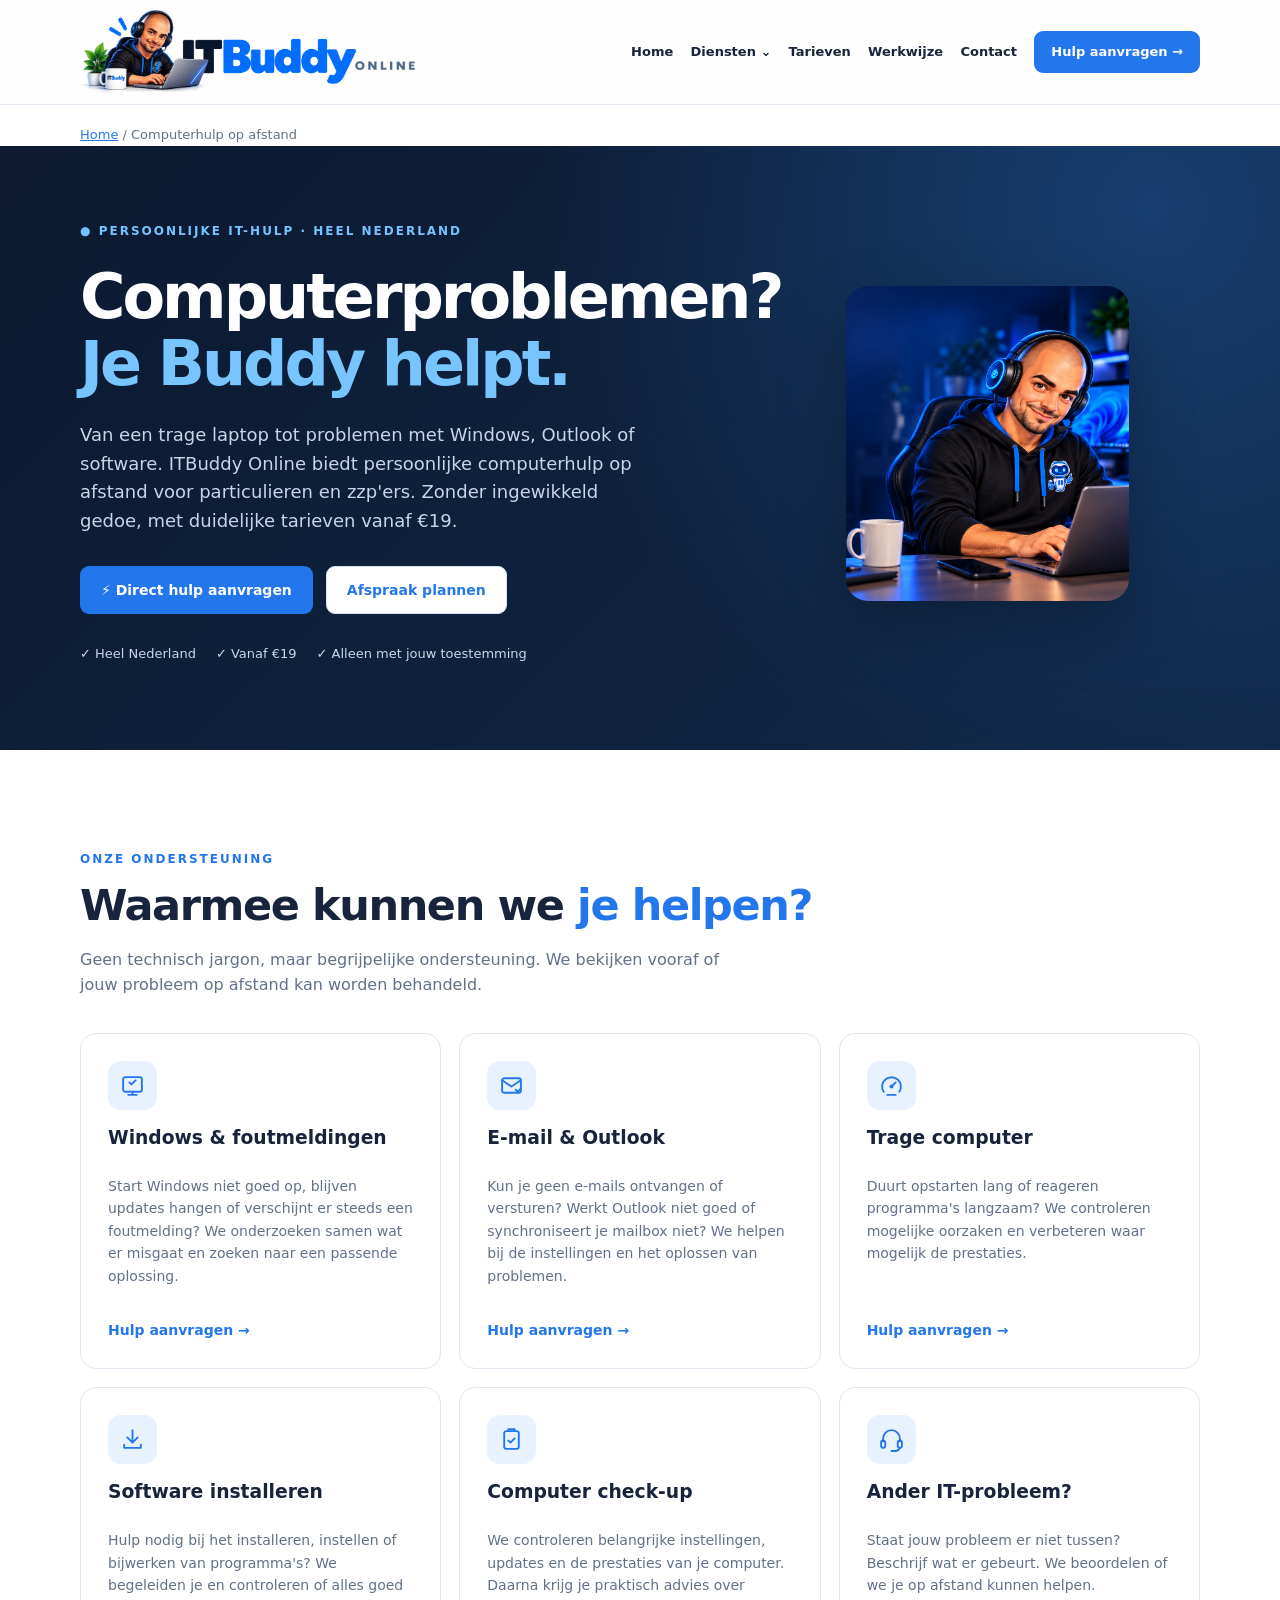
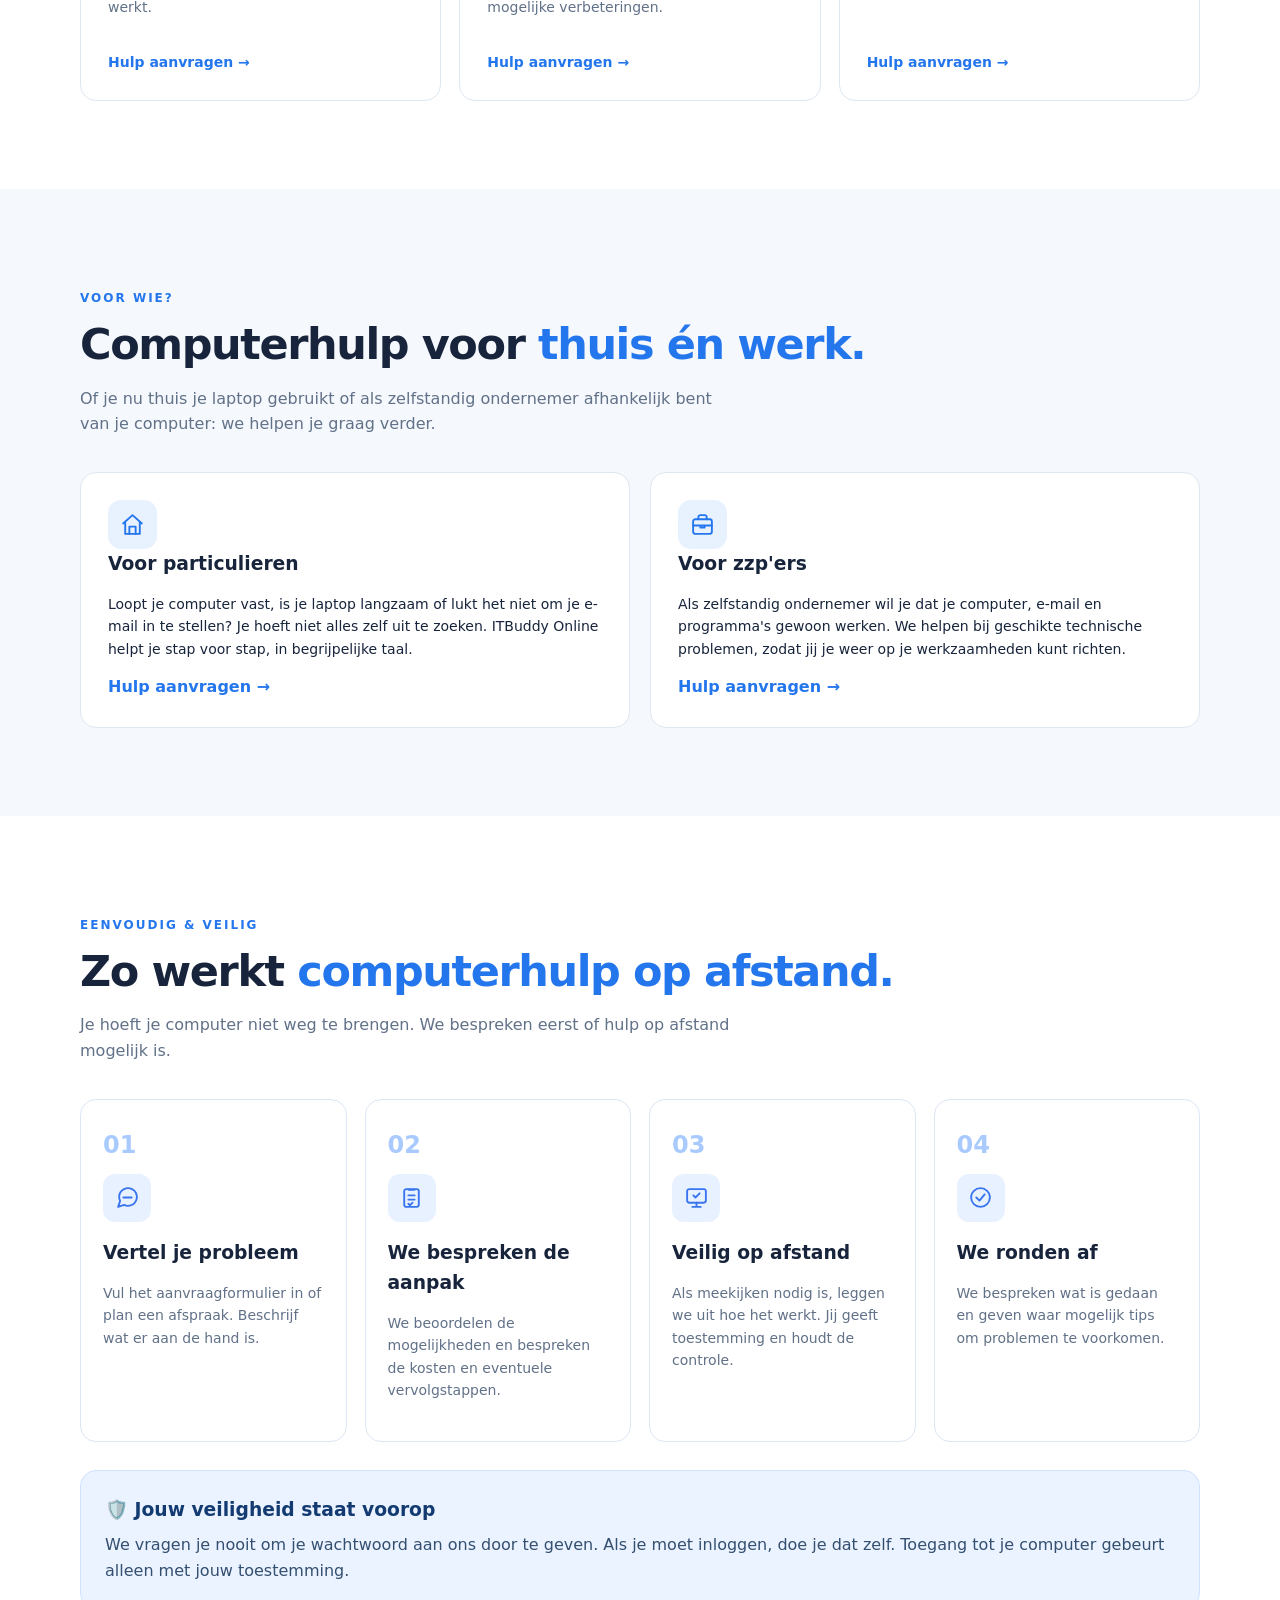
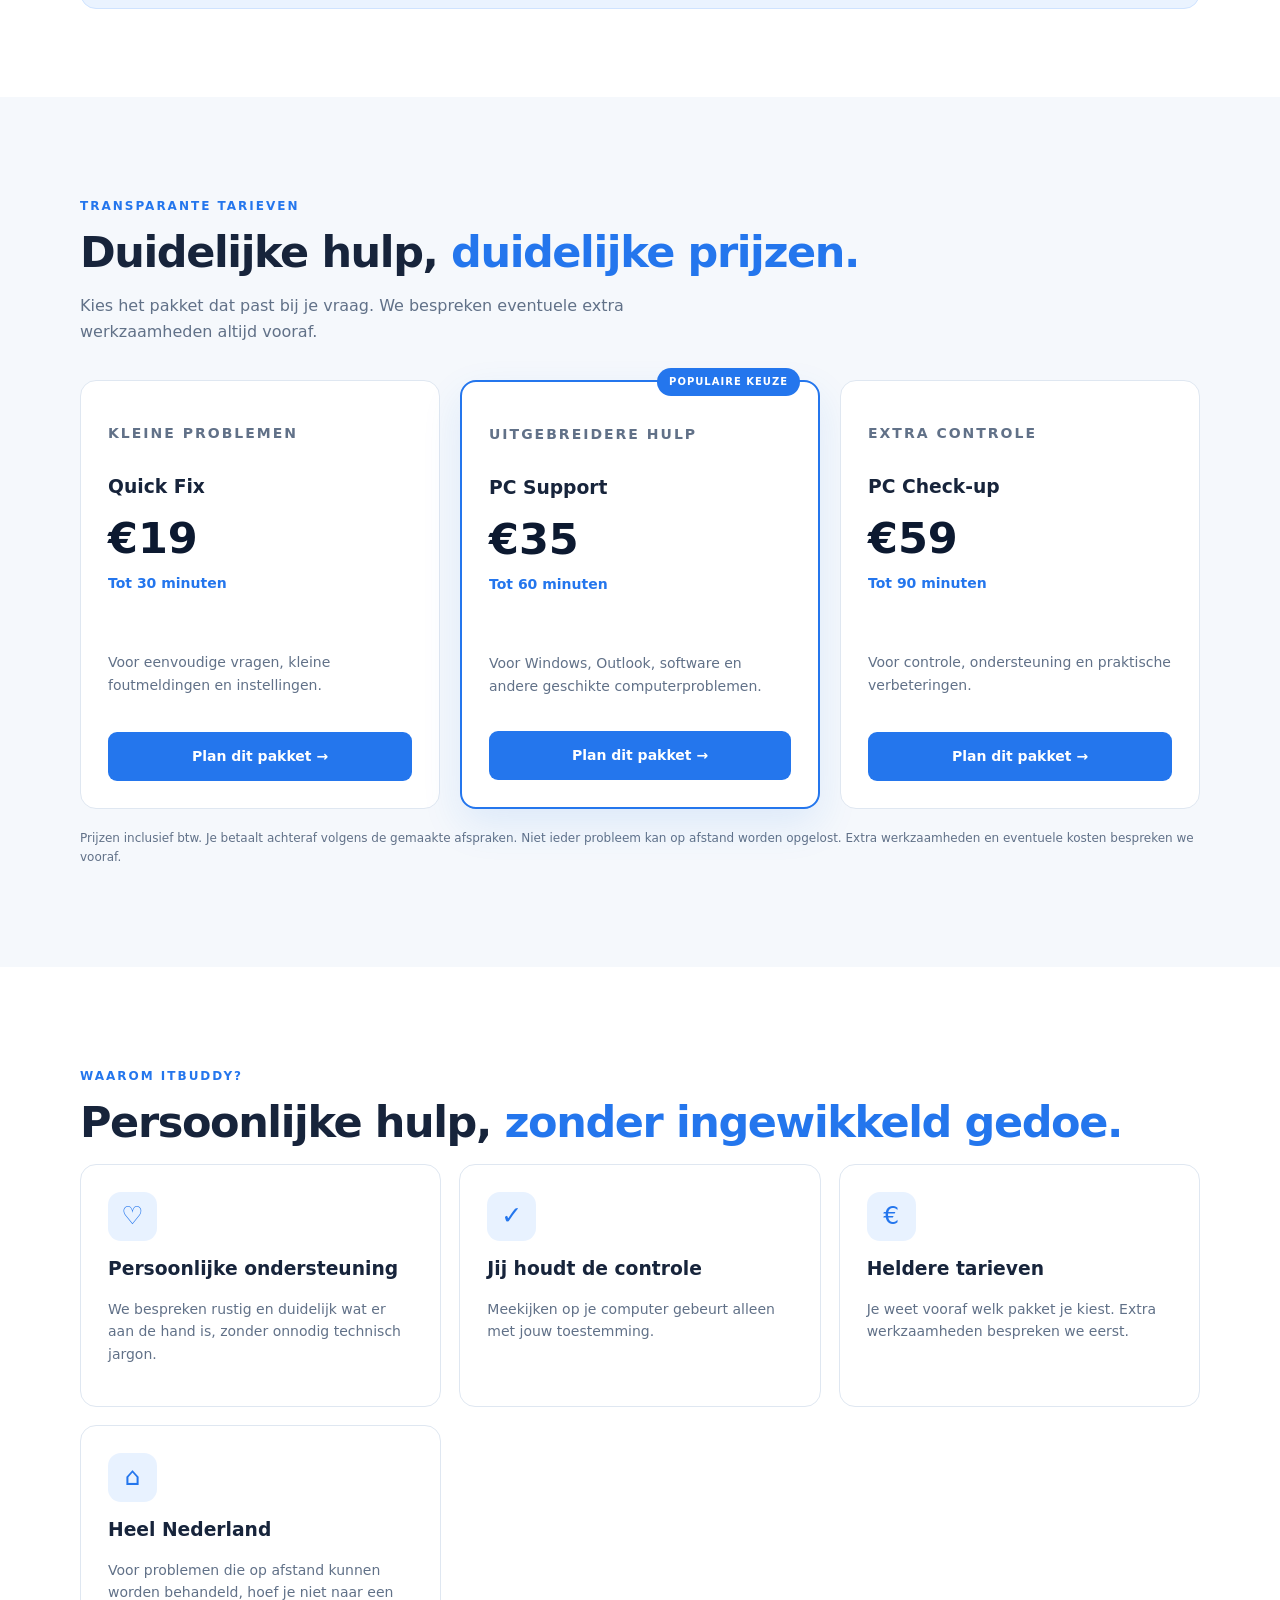
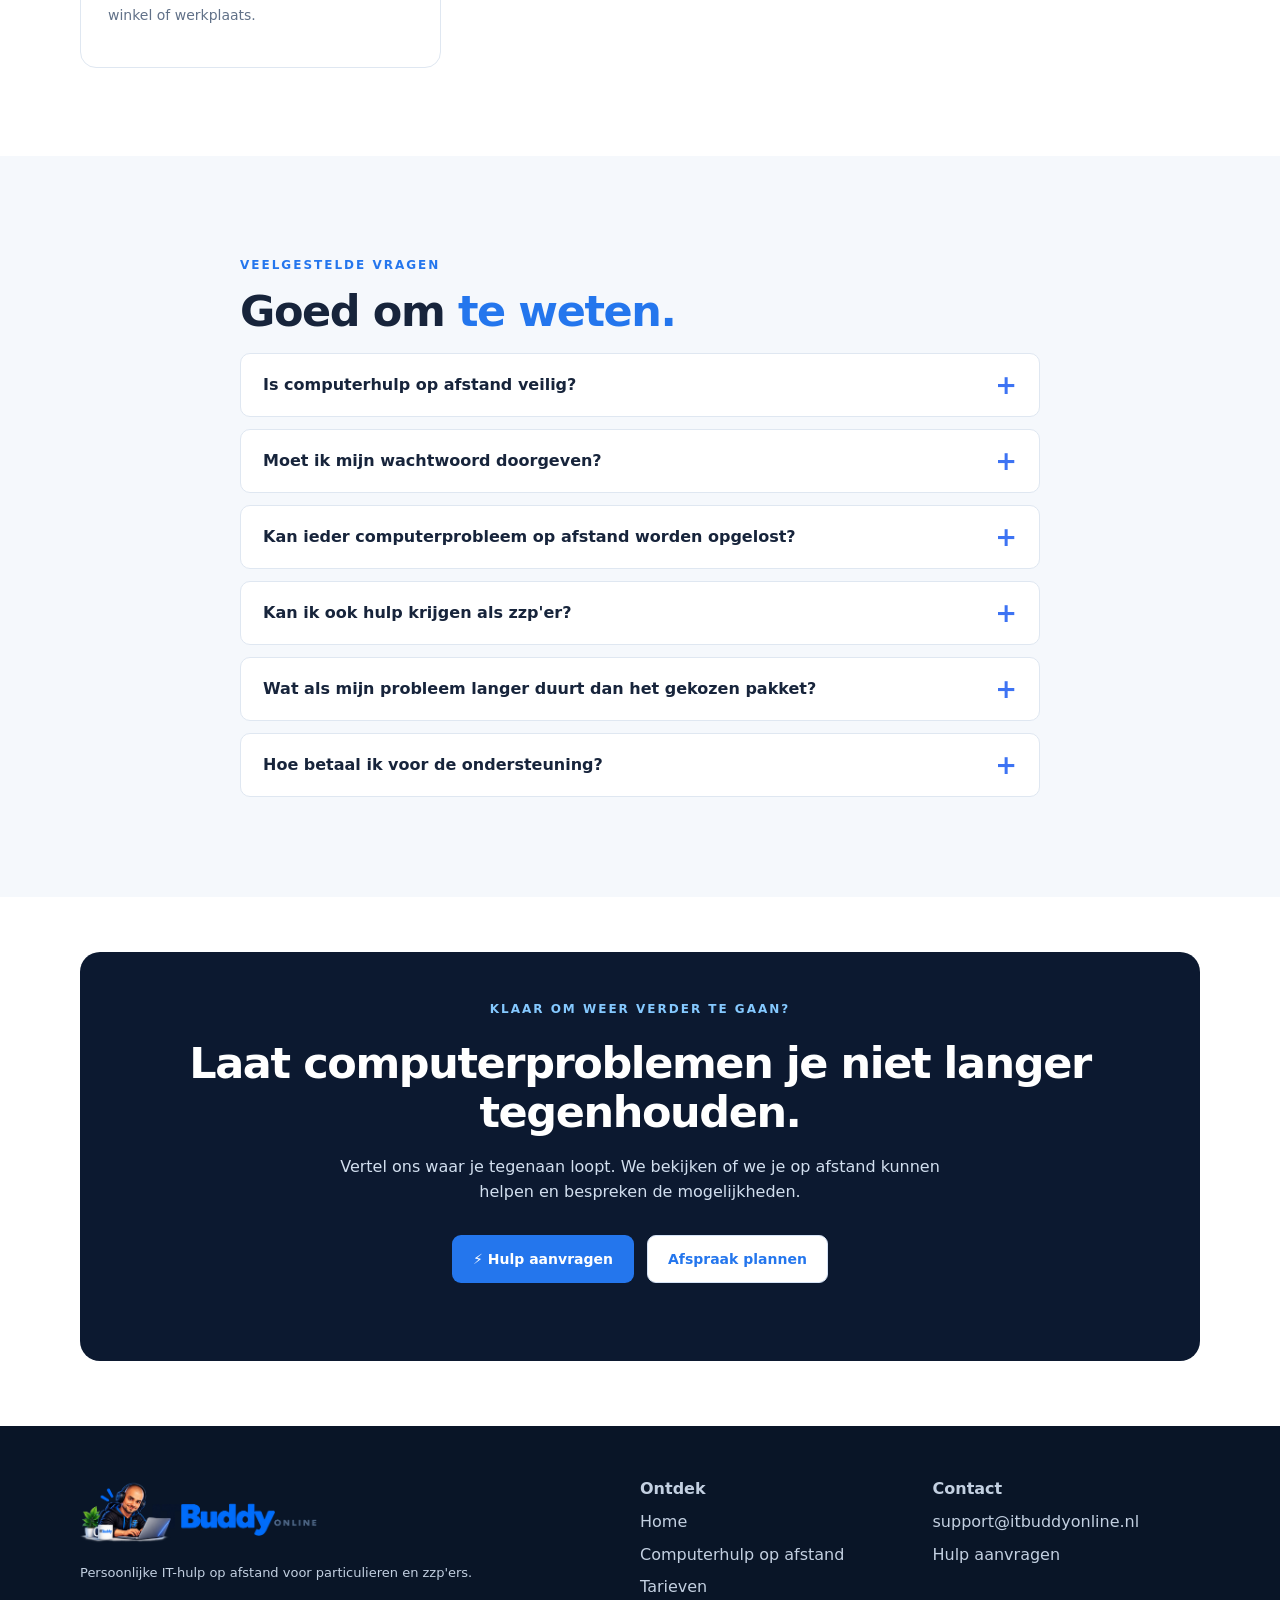
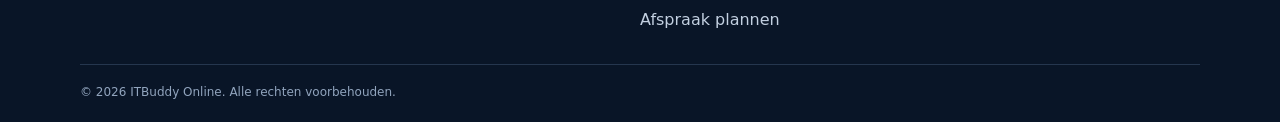
==== computerhulp-op-afstand.html @ 3be41459 "Update computerhulp-op-afstand.html" ====
<!doctype html>
<html lang="nl">
<head>
  <meta charset="utf-8">
  <meta name="viewport" content="width=device-width,initial-scale=1">
  <title>Computerhulp op afstand vanaf €19 | ITBuddy Online</title>
  <meta name="description" content="Computerhulp op afstand nodig? ITBuddy Online helpt particulieren en zzp'ers met Windows, Outlook en trage computers. Persoonlijke hulp vanaf €19.">
  <link rel="canonical" href="https://itbuddyonline.nl/computerhulp-op-afstand.html">
  <meta name="robots" content="index, follow">
  <meta property="og:type" content="website">
  <meta property="og:locale" content="nl_NL">
  <meta property="og:site_name" content="ITBuddy Online">
  <meta property="og:title" content="Computerhulp op afstand vanaf €19 | ITBuddy Online">
  <meta property="og:description" content="Persoonlijke computerhulp voor particulieren en zzp'ers. Windows, Outlook, software en trage computers.">
  <meta property="og:url" content="https://itbuddyonline.nl/computerhulp-op-afstand.html">
  <meta name="twitter:card" content="summary">
  <link rel="stylesheet" href="style.css">
  <style>
    /* Alleen voor deze dienstenpagina; de bestaande style.css blijft ongewijzigd. */
    .service-page .hero{padding:76px 0 85px}
    .service-page .hero-grid{grid-template-columns:1.2fr .8fr}
    .service-page .hero h1{font-size:clamp(40px,5vw,62px)}
    .service-page .hero-side{border:1px solid #ffffff36;background:#ffffff10;border-radius:20px;padding:30px;box-shadow:0 20px 50px #0002}
    .service-page .hero-side h2{font-size:24px;letter-spacing:-.5px;margin:0 0 15px;color:#fff}
    .service-page .hero-side ul{list-style:none;padding:0;margin:0}
    .service-page .hero-side li{padding:9px 0;color:#d8e8fb}
    .service-page .hero-side li::before{content:'✓';color:#85d2ff;font-weight:800;margin-right:10px}
    .service-page .audience{display:grid;grid-template-columns:repeat(2,minmax(0,1fr));gap:20px}
    .service-page .audience .card h3{margin-top:0}
    .service-page .safety-panel{background:#eaf3ff;border:1px solid #cfe3ff;border-radius:16px;padding:24px;margin-top:28px}
    .service-page .safety-panel h3{margin:0 0 7px;color:#133b71}
    .service-page .safety-panel p{margin:0;color:#344f70}
    .service-page .price .duration{font-weight:700;color:var(--blue);margin:0}
    .service-page .price .btn{margin-top:auto}
    .service-page .price h3{margin-bottom:2px}
    .service-page .final-cta{padding:0 0 88px}
    .service-page .final-cta-box{background:var(--navy);color:#fff;border-radius:20px;padding:48px 25px}
    .service-page .final-cta-box h2{color:#fff}
    .service-page .final-cta-box p{color:#d2dfef;margin:0 auto 20px;max-width:640px}
    .service-page .faq details{background:#fff}
    .service-page .crumb{font-size:13px;color:var(--muted);padding-top:20px}
    .service-page .crumb a{color:var(--blue)}
    .service-page .foot-links a{display:block;margin:7px 0;text-decoration:none}
    .service-page .foot-links a:hover{text-decoration:underline}
    @media(max-width:850px){.service-page .hero-grid{grid-template-columns:1fr}.service-page .hero-side{max-width:540px}}
    @media(max-width:560px){.service-page .audience{grid-template-columns:1fr}.service-page .hero{padding:58px 0 70px}.service-page .hero-side{padding:22px}.service-page .final-cta-box{padding:35px 20px}}

    .service-page .hero-illustration{min-width:0;align-self:center;border-radius:22px;overflow:hidden;box-shadow:0 24px 65px #0004}
    .service-page .hero-illustration img{display:block;width:100%;height:auto;aspect-ratio: .9;object-fit:cover}
    @media(max-width:850px){.service-page .hero-illustration{max-width:560px;margin:0 auto}}

    /* Klikbare dienstenkaarten, inclusief toetsenbordfocus */
    .service-page #problemen .service-link{display:flex;flex-direction:column;text-decoration:none;color:var(--ink);cursor:pointer}
    .service-page #problemen .service-link .symbol{flex-shrink:0}
    .service-page #problemen .service-link-cta{display:inline-block;margin-top:auto;padding-top:18px;color:var(--blue);font-size:14px;font-weight:750}
    .service-page #problemen .service-link:focus-visible{outline:3px solid var(--blue);outline-offset:4px}
  </style>
  <script type="application/ld+json">
  {
    "@context":"https://schema.org",
    "@type":"Service",
    "name":"Computerhulp op afstand",
    "serviceType":"Computerhulp en IT-ondersteuning op afstand",
    "description":"Persoonlijke ondersteuning op afstand bij Windows, Outlook, trage computers en softwareproblemen voor particulieren en zzp'ers.",
    "provider":{"@type":"Organization","name":"ITBuddy Online","url":"https://itbuddyonline.nl/"},
    "areaServed":{"@type":"Country","name":"Nederland"},
    "url":"https://itbuddyonline.nl/computerhulp-op-afstand.html"
  }
  </script>
  <link rel="stylesheet" href="itbuddy-nav.css">
</head>
<body class="service-page">
<header class="top">
  <div class="wrap nav">
    <a class="logo" href="/" aria-label="ITBuddy Online home"><img src="itbuddy-header-compact.png" alt="ITBuddy Online" style="width:340px;max-width:65vw;height:auto;display:block;"></a>
    <button class="menu" type="button" aria-label="Menu openen" aria-expanded="false" aria-controls="navigation">☰</button>
    <nav id="navigation" aria-label="Hoofdnavigatie">
<a href="/">Home</a>
<details class="nav-dropdown"><summary>Diensten <span aria-hidden="true">⌄</span></summary><div class="nav-dropdown-panel"><a href="/computerhulp-op-afstand.html" aria-current="page">Computerhulp op afstand</a></div></details>
<a href="/#tarieven">Tarieven</a><a href="/#werkwijze">Werkwijze</a><a href="/#contact">Contact</a>
<a class="nav-cta" href="/#hulp">Hulp aanvragen →</a>
</nav>
  </div>
</header>
<main>
  <div class="wrap crumb"><a href="/">Home</a> / Computerhulp op afstand</div>
  <section class="hero" aria-labelledby="page-title">
    <div class="wrap hero-grid">
      <div>
        <div class="eyebrow">● PERSOONLIJKE IT-HULP · HEEL NEDERLAND</div>
        <h1 id="page-title">Computerproblemen?<br><em>Je Buddy helpt.</em></h1>
        <p class="lead">Van een trage laptop tot problemen met Windows, Outlook of software. ITBuddy Online biedt persoonlijke computerhulp op afstand voor particulieren en zzp'ers. Zonder ingewikkeld gedoe, met duidelijke tarieven vanaf €19.</p>
        <div class="actions"><a class="btn primary" href="/#hulp">⚡ Direct hulp aanvragen</a><a class="btn secondary" href="/#afspraak">Afspraak plannen</a></div>
        <div class="proof"><span>✓ Heel Nederland</span><span>✓ Vanaf €19</span><span>✓ Alleen met jouw toestemming</span></div>
      </div>
      <div class="hero-illustration"><img src="itbuddy-hero-support.png" alt="ITBuddy helpt je vanaf zijn laptop met computerproblemen op afstand" width="906" height="1024" loading="eager" fetchpriority="high"></div>
    </div>
  </section>
  <section class="section" id="problemen" aria-labelledby="problemen-titel">
    <div class="wrap"><p class="kicker">ONZE ONDERSTEUNING</p><h2 id="problemen-titel">Waarmee kunnen we <span>je helpen?</span></h2><p class="intro">Geen technisch jargon, maar begrijpelijke ondersteuning. We bekijken vooraf of jouw probleem op afstand kan worden behandeld.</p>
      <div class="cards">
        <a class="card service-link" href="/?category=Windows%20%26%20foutmeldingen#hulp" aria-label="Hulp aanvragen voor Windows &amp; foutmeldingen"><div class="symbol"><svg viewBox="0 0 24 24" width="25" height="25" fill="none" stroke="currentColor" stroke-width="1.8" stroke-linecap="round" stroke-linejoin="round" aria-hidden="true"><rect x="3" y="4" width="18" height="14" rx="2"/><path d="M8 21h8M12 18v3"/><path d="m9 9 2 2 4-4"/></svg></div><h3>Windows &amp; foutmeldingen</h3><p>Start Windows niet goed op, blijven updates hangen of verschijnt er steeds een foutmelding? We onderzoeken samen wat er misgaat en zoeken naar een passende oplossing.</p><span class="service-link-cta">Hulp aanvragen <span aria-hidden="true">→</span></span></a>
        <a class="card service-link" href="/?category=E-mail%20%26%20Outlook#hulp" aria-label="Hulp aanvragen voor E-mail &amp; Outlook"><div class="symbol"><svg viewBox="0 0 24 24" width="25" height="25" fill="none" stroke="currentColor" stroke-width="1.8" stroke-linecap="round" stroke-linejoin="round" aria-hidden="true"><rect x="3" y="5" width="18" height="14" rx="2"/><path d="m3 7 9 6 9-6"/><path d="m16 16 2 2 3-3"/></svg></div><h3>E-mail &amp; Outlook</h3><p>Kun je geen e-mails ontvangen of versturen? Werkt Outlook niet goed of synchroniseert je mailbox niet? We helpen bij de instellingen en het oplossen van problemen.</p><span class="service-link-cta">Hulp aanvragen <span aria-hidden="true">→</span></span></a>
        <a class="card service-link" href="/?category=Trage%20computer#hulp" aria-label="Hulp aanvragen voor Trage computer"><div class="symbol"><svg viewBox="0 0 24 24" width="25" height="25" fill="none" stroke="currentColor" stroke-width="1.8" stroke-linecap="round" stroke-linejoin="round" aria-hidden="true"><path d="M4.5 18a9 9 0 1 1 15 0"/><path d="m12 13 4-4"/><circle cx="12" cy="13" r="1"/><path d="M8 21h8"/></svg></div><h3>Trage computer</h3><p>Duurt opstarten lang of reageren programma's langzaam? We controleren mogelijke oorzaken en verbeteren waar mogelijk de prestaties.</p><span class="service-link-cta">Hulp aanvragen <span aria-hidden="true">→</span></span></a>
        <a class="card service-link" href="/?category=Software%20installeren#hulp" aria-label="Hulp aanvragen voor Software installeren"><div class="symbol"><svg viewBox="0 0 24 24" width="25" height="25" fill="none" stroke="currentColor" stroke-width="1.8" stroke-linecap="round" stroke-linejoin="round" aria-hidden="true"><path d="M12 3v12m-5-5 5 5 5-5"/><path d="M4 17v3h16v-3"/></svg></div><h3>Software installeren</h3><p>Hulp nodig bij het installeren, instellen of bijwerken van programma's? We begeleiden je en controleren of alles goed werkt.</p><span class="service-link-cta">Hulp aanvragen <span aria-hidden="true">→</span></span></a>
        <a class="card service-link" href="/?category=Computer%20check-up#hulp" aria-label="Hulp aanvragen voor Computer check-up"><div class="symbol"><svg viewBox="0 0 24 24" width="25" height="25" fill="none" stroke="currentColor" stroke-width="1.8" stroke-linecap="round" stroke-linejoin="round" aria-hidden="true"><rect x="5" y="4" width="14" height="17" rx="2"/><path d="M9 4V2h6v2"/><path d="m9 13 2 2 4-4"/></svg></div><h3>Computer check-up</h3><p>We controleren belangrijke instellingen, updates en de prestaties van je computer. Daarna krijg je praktisch advies over mogelijke verbeteringen.</p><span class="service-link-cta">Hulp aanvragen <span aria-hidden="true">→</span></span></a>
        <a class="card service-link" href="/?category=Anders#hulp" aria-label="Hulp aanvragen voor Ander IT-probleem?"><div class="symbol"><svg viewBox="0 0 24 24" width="25" height="25" fill="none" stroke="currentColor" stroke-width="1.8" stroke-linecap="round" stroke-linejoin="round" aria-hidden="true"><path d="M4 14v-3a8 8 0 0 1 16 0v3"/><rect x="2" y="13" width="4" height="7" rx="2"/><rect x="18" y="13" width="4" height="7" rx="2"/><path d="M20 20a5 5 0 0 1-5 3h-3"/></svg></div><h3>Ander IT-probleem?</h3><p>Staat jouw probleem er niet tussen? Beschrijf wat er gebeurt. We beoordelen of we je op afstand kunnen helpen.</p><span class="service-link-cta">Hulp aanvragen <span aria-hidden="true">→</span></span></a>
      </div>
    </div>
  </section>
  <section class="section muted" id="voor-wie" aria-labelledby="doelgroep-titel"><div class="wrap"><p class="kicker">VOOR WIE?</p><h2 id="doelgroep-titel">Computerhulp voor <span>thuis én werk.</span></h2><p class="intro">Of je nu thuis je laptop gebruikt of als zelfstandig ondernemer afhankelijk bent van je computer: we helpen je graag verder.</p><div class="audience">
    <a class="card service-link audience-link" href="/?customer_type=Particulier#hulp" aria-label="Hulp aanvragen als particulier"><div class="symbol"><svg viewBox="0 0 24 24" width="25" height="25" fill="none" stroke="currentColor" stroke-width="1.8" stroke-linecap="round" stroke-linejoin="round" aria-hidden="true"><path d="m3 11 9-8 9 8"/><path d="M5 10v11h14V10"/><path d="M9 21v-7h6v7"/></svg></div><h3>Voor particulieren</h3><p>Loopt je computer vast, is je laptop langzaam of lukt het niet om je e-mail in te stellen? Je hoeft niet alles zelf uit te zoeken. ITBuddy Online helpt je stap voor stap, in begrijpelijke taal.</p><span class="service-link-cta">Hulp aanvragen <span aria-hidden="true">→</span></span></a>
    <a class="card service-link audience-link" href="/?customer_type=Zzp'er / bedrijf#hulp" aria-label="Hulp aanvragen als zzp'er of bedrijf"><div class="symbol"><svg viewBox="0 0 24 24" width="25" height="25" fill="none" stroke="currentColor" stroke-width="1.8" stroke-linecap="round" stroke-linejoin="round" aria-hidden="true"><rect x="3" y="7" width="18" height="14" rx="2"/><path d="M8 7V5a2 2 0 0 1 2-2h4a2 2 0 0 1 2 2v2M3 13h18M10 13v2h4v-2"/></svg></div><h3>Voor zzp'ers</h3><p>Als zelfstandig ondernemer wil je dat je computer, e-mail en programma's gewoon werken. We helpen bij geschikte technische problemen, zodat jij je weer op je werkzaamheden kunt richten.</p><span class="service-link-cta">Hulp aanvragen <span aria-hidden="true">→</span></span></a>
  </div></div></section>
  <section class="section" id="werkwijze" aria-labelledby="werkwijze-titel"><div class="wrap"><p class="kicker">EENVOUDIG &amp; VEILIG</p><h2 id="werkwijze-titel">Zo werkt <span>computerhulp op afstand.</span></h2><p class="intro">Je hoeft je computer niet weg te brengen. We bespreken eerst of hulp op afstand mogelijk is.</p><div class="steps">
    <article class="step-card"><b>01</b>
<div class="step-icon">
  <svg viewBox="0 0 24 24" width="25" height="25"
       fill="none" stroke="#3975EE" stroke-width="1.8"
       stroke-linecap="round" stroke-linejoin="round"
       aria-hidden="true">
    <path d="M21 11.5a8.4 8.4 0 0 1-.9 3.8
             8.5 8.5 0 0 1-7.6 4.7
             8.4 8.4 0 0 1-3.8-.9L3 21l1.9-5.7
             a8.4 8.4 0 0 1-.9-3.8
             8.5 8.5 0 0 1 4.7-7.6
             8.4 8.4 0 0 1 3.8-.9h.5
             a8.5 8.5 0 0 1 8 8v.5Z"/>
    <path d="M8 12h8"/>
  </svg>
</div>
<h3>Vertel je probleem</h3><p>Vul het aanvraagformulier in of plan een afspraak. Beschrijf wat er aan de hand is.</p></article>
    <article class="step-card"><b>02</b>

<div class="step-icon">
  <svg viewBox="0 0 24 24" width="25" height="25"
       fill="none" stroke="#3975EE" stroke-width="1.8"
       stroke-linecap="round" stroke-linejoin="round"
       aria-hidden="true">
    <rect x="5" y="4" width="14" height="17" rx="2"/>
    <path d="M9 4.5h6M9 10h6M9 14h6"/>
    <path d="m9 18 1.5 1.5L13 17"/>
  </svg>
</div>

<h3>We bespreken de aanpak</h3><p>We beoordelen de mogelijkheden en bespreken de kosten en eventuele vervolgstappen.</p></article>
    <article class="step-card"><b>03</b>

<div class="step-icon">
  <svg viewBox="0 0 24 24" width="25" height="25"
       fill="none" stroke="#3975EE" stroke-width="1.8"
       stroke-linecap="round" stroke-linejoin="round"
       aria-hidden="true">
    <rect x="3" y="4" width="18" height="13" rx="2"/>
    <path d="M8 21h8M12 17v4"/>
    <path d="m9 10 2 2 4-4"/>
  </svg>
</div>

<h3>Veilig op afstand</h3><p>Als meekijken nodig is, leggen we uit hoe het werkt. Jij geeft toestemming en houdt de controle.</p></article>
    <article class="step-card"><b>04</b>

<div class="step-icon">
  <svg viewBox="0 0 24 24" width="25" height="25"
       fill="none" stroke="#3975EE" stroke-width="1.8"
       stroke-linecap="round" stroke-linejoin="round"
       aria-hidden="true">
    <circle cx="12" cy="12" r="9"/>
    <path d="m8 12 3 3 5-6"/>
  </svg>
</div>

<h3>We ronden af</h3><p>We bespreken wat is gedaan en geven waar mogelijk tips om problemen te voorkomen.</p></article>
  </div><div class="safety-panel"><h3>🛡️ Jouw veiligheid staat voorop</h3><p>We vragen je nooit om je wachtwoord aan ons door te geven. Als je moet inloggen, doe je dat zelf. Toegang tot je computer gebeurt alleen met jouw toestemming.</p></div></div></section>
  <section class="section muted" id="tarieven" aria-labelledby="tarieven-titel"><div class="wrap"><p class="kicker">TRANSPARANTE TARIEVEN</p><h2 id="tarieven-titel">Duidelijke hulp, <span>duidelijke prijzen.</span></h2><p class="intro">Kies het pakket dat past bij je vraag. We bespreken eventuele extra werkzaamheden altijd vooraf.</p><div class="prices">
    <article class="price"><p class="kicker">KLEINE PROBLEMEN</p><h3>Quick Fix</h3><div class="amount">€19</div><p class="duration">Tot 30 minuten</p><p>Voor eenvoudige vragen, kleine foutmeldingen en instellingen.</p><a class="btn primary" href="/#afspraak">Plan dit pakket →</a></article>
    <article class="price featured"><span class="popular">POPULAIRE KEUZE</span><p class="kicker">UITGEBREIDERE HULP</p><h3>PC Support</h3><div class="amount">€35</div><p class="duration">Tot 60 minuten</p><p>Voor Windows, Outlook, software en andere geschikte computerproblemen.</p><a class="btn primary" href="/#afspraak">Plan dit pakket →</a></article>
    <article class="price"><p class="kicker">EXTRA CONTROLE</p><h3>PC Check-up</h3><div class="amount">€59</div><p class="duration">Tot 90 minuten</p><p>Voor controle, ondersteuning en praktische verbeteringen.</p><a class="btn primary" href="/#afspraak">Plan dit pakket →</a></article>
  </div><p class="note">Prijzen inclusief btw. Je betaalt achteraf volgens de gemaakte afspraken. Niet ieder probleem kan op afstand worden opgelost. Extra werkzaamheden en eventuele kosten bespreken we vooraf.</p></div></section>
  <section class="section" id="waarom" aria-labelledby="waarom-titel"><div class="wrap"><p class="kicker">WAAROM ITBUDDY?</p><h2 id="waarom-titel">Persoonlijke hulp, <span>zonder ingewikkeld gedoe.</span></h2><div class="cards">
    <article class="card"><div class="symbol">♡</div><h3>Persoonlijke ondersteuning</h3><p>We bespreken rustig en duidelijk wat er aan de hand is, zonder onnodig technisch jargon.</p></article>
    <article class="card"><div class="symbol">✓</div><h3>Jij houdt de controle</h3><p>Meekijken op je computer gebeurt alleen met jouw toestemming.</p></article>
    <article class="card"><div class="symbol">€</div><h3>Heldere tarieven</h3><p>Je weet vooraf welk pakket je kiest. Extra werkzaamheden bespreken we eerst.</p></article>
    <article class="card"><div class="symbol">⌂</div><h3>Heel Nederland</h3><p>Voor problemen die op afstand kunnen worden behandeld, hoef je niet naar een winkel of werkplaats.</p></article>
  </div></div></section>
  <section class="section muted faq" id="faq" aria-labelledby="faq-titel"><div class="wrap narrow"><p class="kicker">VEELGESTELDE VRAGEN</p><h2 id="faq-titel">Goed om <span>te weten.</span></h2>
    <details><summary>Is computerhulp op afstand veilig?</summary><p>We bespreken vooraf hoe de ondersteuning werkt. Als meekijken nodig is, gebeurt dat alleen met jouw toestemming. Je blijft zelf de controle houden over je computer.</p></details>
    <details><summary>Moet ik mijn wachtwoord doorgeven?</summary><p>Nee. Geef nooit je wachtwoord of andere gevoelige inloggegevens door. Als ergens moet worden ingelogd, doe je dat zelf.</p></details>
    <details><summary>Kan ieder computerprobleem op afstand worden opgelost?</summary><p>Nee. Sommige problemen, zoals defecte onderdelen of bepaalde netwerkstoringen, kunnen fysieke hulp vereisen. We beoordelen vooraf of ondersteuning op afstand passend is.</p></details>
    <details><summary>Kan ik ook hulp krijgen als zzp'er?</summary><p>Ja. ITBuddy Online helpt zowel particulieren als zelfstandig ondernemers bij geschikte computer-, e-mail- en softwareproblemen.</p></details>
    <details><summary>Wat als mijn probleem langer duurt dan het gekozen pakket?</summary><p>Dan bespreken we eerst de mogelijkheden en eventuele extra kosten. Extra werkzaamheden worden niet zonder overleg uitgevoerd.</p></details>
    <details><summary>Hoe betaal ik voor de ondersteuning?</summary><p>Je betaalt achteraf, na afloop van de ondersteuning, volgens de betaalafspraken van ITBuddy Online.</p></details>
  </div></section>
  <section class="final-cta" id="contact" aria-labelledby="cta-titel"><div class="wrap"><div class="final-cta-box"><p class="kicker" style="color:#85c9ff">KLAAR OM WEER VERDER TE GAAN?</p><h2 id="cta-titel">Laat computerproblemen je niet langer tegenhouden.</h2><p>Vertel ons waar je tegenaan loopt. We bekijken of we je op afstand kunnen helpen en bespreken de mogelijkheden.</p><div class="actions center"><a class="btn primary" href="/#hulp">⚡ Hulp aanvragen</a><a class="btn secondary" href="/#afspraak">Afspraak plannen</a></div></div></div></section>
</main>
<footer><div class="wrap"><div class="foot"><div><a class="footer-logo" href="/" aria-label="ITBuddy Online homepage"><img src="itbuddy-header-compact.png" alt="ITBuddy Online" style="width:240px;max-width:100%;height:auto;"></a><p>Persoonlijke IT-hulp op afstand voor particulieren en zzp'ers.</p></div><div class="foot-links"><strong>Ontdek</strong><a href="/">Home</a><a href="/computerhulp-op-afstand.html">Computerhulp op afstand</a><a href="/#tarieven">Tarieven</a><a href="/#afspraak">Afspraak plannen</a></div><div class="foot-links"><strong>Contact</strong><a href="mailto:support@itbuddyonline.nl">support@itbuddyonline.nl</a><a href="/#hulp">Hulp aanvragen</a></div></div><div class="copyright">© <span id="year">2026</span> ITBuddy Online. Alle rechten voorbehouden.</div></div></footer>
<script src="script.js" defer></script>
</body>
</html>
---- style.css ----
:root{--navy:#0c1930;--navy2:#102744;--blue:#2476ed;--sky:#61b4ff;--ink:#17243b;--muted:#617188;--bg:#f5f8fc;--line:#dfe7f1}*{box-sizing:border-box}html{scroll-behavior:smooth}body{margin:0;font:16px/1.6 system-ui,-apple-system,Segoe UI,Arial,sans-serif;color:var(--ink)}a{color:inherit}button,input,select,textarea{font:inherit}.wrap{width:min(1120px,calc(100% - 40px));margin:auto}.top{position:sticky;top:0;z-index:10;background:#fffefef5;backdrop-filter:blur(12px);border-bottom:1px solid var(--line)}.nav{display:flex;align-items:center;justify-content:space-between;min-height:76px}.logo{font-weight:850;font-size:27px;letter-spacing:-1.2px;text-decoration:none;display:inline-flex;align-items:baseline;gap:0;color:var(--navy)}.logo span{color:var(--blue)}.logo small{font-size:9px;letter-spacing:2px;margin-left:6px;color:var(--muted)}.logo-icon{color:var(--blue);margin-right:9px;font-size:29px}nav{display:flex;align-items:center;gap:24px}nav a{text-decoration:none;font-weight:650;font-size:13px}nav a:hover{color:var(--blue)}.nav-cta{background:var(--blue);color:white!important;padding:11px 17px;border-radius:9px}.menu{display:none}.hero{background:radial-gradient(circle at 90% 10%,#173e70 0,transparent 48%),linear-gradient(135deg,#0c1930,#102847);color:white;padding:95px 0 100px;overflow:hidden}.hero-grid{display:grid;grid-template-columns:1.1fr .9fr;align-items:center;gap:65px}.eyebrow,.kicker{font-size:12px;font-weight:800;letter-spacing:2px;color:var(--blue)}.eyebrow{color:#76c4ff}.hero h1{font-size:clamp(42px,5.3vw,70px);line-height:1.08;letter-spacing:-3px;margin:23px 0}.hero h1 em{font-style:normal;color:#78c4ff}.lead{font-size:18px;color:#c7d5e8;max-width:560px}.actions{display:flex;flex-wrap:wrap;gap:13px;margin:30px 0}.btn{display:inline-flex;align-items:center;justify-content:center;text-align:center;min-height:48px;padding:12px 20px;border-radius:9px;font-weight:750;text-decoration:none;border:1px solid transparent;cursor:pointer;font-size:14px}.btn.primary{background:var(--blue);color:#fff}.btn.primary:hover{background:#105dcc}.btn.secondary{background:#fff;color:var(--blue);border-color:#d5e2f5}.btn.secondary:hover{background:#edf5ff}.proof{display:flex;gap:20px;flex-wrap:wrap;color:#c9d8e8;font-size:13px}.screen{background:#fff;border-radius:16px;box-shadow:0 25px 75px #0006;transform:rotate(3deg);color:var(--ink);overflow:hidden}.screen-top{background:#f2f6fc;border-bottom:1px solid var(--line);padding:13px 18px;display:flex;gap:25px;font-size:12px}.screen-top span{color:#f8a64e}.screen-body{text-align:center;padding:47px 25px}.orb{background:#e6f4ed;color:#14a46a;border-radius:50%;width:78px;height:78px;display:grid;place-items:center;margin:auto;font-size:36px}.screen h3{font-size:23px;margin:15px 0 4px}.screen p{color:var(--muted);font-size:13px}.fake-line{height:9px;border-radius:10px;background:#edf2f8;width:80%;margin:25px auto 0}.fake-line.short{width:55%;margin-top:12px}.hero-visual{position:relative}.float-card{position:absolute;bottom:-30px;left:-30px;background:#fff;color:var(--ink);border-radius:13px;padding:14px 18px;box-shadow:0 10px 30px #0003;font-size:14px}.float-card small{display:block;color:var(--muted);margin-left:25px}.section{padding:88px 0}.section.muted{background:var(--bg)}h2{font-size:clamp(30px,4vw,43px);line-height:1.15;letter-spacing:-1.4px;margin:10px 0 16px}h2 span{color:var(--blue)}.intro{color:var(--muted);max-width:650px;margin-bottom:35px}.cards{display:grid;grid-template-columns:repeat(3,1fr);gap:18px}.card,.price{border:1px solid var(--line);background:#fff;border-radius:16px;padding:27px}.card h3,.price h3{margin:13px 0 8px}.card p,.price p{color:var(--muted);font-size:14px}.symbol{width:49px;height:49px;border-radius:13px;background:#e8f2ff;color:var(--blue);display:grid;place-items:center;font-size:25px}.prices{display:grid;grid-template-columns:repeat(3,1fr);gap:20px;margin-top:36px}.price{position:relative;display:flex;flex-direction:column}.price.featured{border:2px solid var(--blue);box-shadow:0 16px 40px #1b72e51c}.popular{position:absolute;top:-14px;right:18px;background:var(--blue);color:white;font-size:10px;letter-spacing:1px;font-weight:800;border-radius:30px;padding:6px 12px}.amount{font-size:43px;font-weight:850;color:var(--navy)}.price .btn{margin-top:auto}.price>p:not(.kicker){min-height:65px}.note{color:var(--muted);font-size:12px;margin-top:20px}.steps{display:grid;grid-template-columns:repeat(4,1fr);gap:25px;margin-top:35px}.steps b{font-size:36px;color:#b4d6ff}.steps h3{margin:5px 0}.steps p{color:var(--muted);font-size:14px}.dark{background:var(--navy);color:white}.dark h2 span{color:#7bc3ff}.dark p{color:#c1d0e2}.contact-grid{display:grid;grid-template-columns:.9fr 1.1fr;gap:75px;align-items:start}.info-pill{display:inline-block;border:1px solid #4d6380;padding:12px 18px;border-radius:9px;margin-top:20px}.small{font-size:12px}.form-card{background:white;color:var(--ink);border-radius:17px;padding:32px;box-shadow:0 18px 50px #0002}form{display:flex;flex-direction:column;gap:8px}label{font-weight:700;font-size:13px;margin-top:9px}input:not([type=checkbox]),select,textarea{width:100%;border:1px solid #d5dfeb;background:#fff;border-radius:8px;padding:12px;color:var(--ink)}input:focus,select:focus,textarea:focus{outline:2px solid #9bc8ff;border-color:var(--blue)}.form-hint{font-size:12px!important;color:var(--muted)!important;margin:3px 0}.consent{display:flex;align-items:flex-start;gap:9px;font-weight:400}.consent input{margin-top:5px}.consent a{color:var(--blue)}.wide{width:100%;margin-top:14px}.form-status{font-size:13px!important;margin:5px 0!important}.booking{display:grid;grid-template-columns:minmax(0,0.75fr) minmax(0,1.25fr);gap:35px;align-items:start}.booking>div>p{color:var(--muted)}.booking-card{border:1px solid var(--line);border-radius:18px;padding:40px;text-align:center;box-shadow:0 12px 35px #102a4910}.calendar-icon{font-size:50px;color:var(--blue)}.booking-card p{color:var(--muted)}.placeholder{border:2px dashed #cbd8e8;border-radius:10px;padding:22px;color:var(--muted);font-size:14px;margin-top:25px}.narrow{max-width:800px}.narrow details{background:white;border:1px solid var(--line);border-radius:10px;padding:18px 22px;margin:12px 0}.narrow summary{font-weight:750;cursor:pointer}.narrow details p{color:var(--muted)}.final-cta{text-align:center}.final-cta p{color:var(--muted)}.center{justify-content:center}footer{background:#091527;color:#c3d0e1;padding:50px 0 20px}.foot{display:grid;grid-template-columns:2fr 1fr 1fr;gap:25px}.foot .logo{color:white}.foot p{font-size:13px}.foot a{color:inherit}.copyright{border-top:1px solid #25364e;margin-top:25px;padding-top:18px;font-size:12px;color:#91a4bd}@media(max-width:850px){.menu{display:block;background:none;border:0;font-size:25px;cursor:pointer}nav{display:none;position:absolute;top:75px;left:0;right:0;background:white;flex-direction:column;align-items:stretch;padding:20px;box-shadow:0 12px 20px #0001}nav.open{display:flex}.hero-grid,.contact-grid,.booking{grid-template-columns:1fr;gap:45px}.hero-visual{max-width:500px;margin:15px auto}.cards,.prices{grid-template-columns:repeat(2,1fr)}.steps{grid-template-columns:repeat(2,1fr)}}@media(max-width:560px){.hero{padding:65px 0 80px}.hero h1{letter-spacing:-1.8px}.cards,.prices,.steps,.foot{grid-template-columns:1fr}.section{padding:65px 0}.float-card{left:0}.form-card{padding:22px}.proof{gap:10px}.screen-body{padding:25px 15px}}
/* Uitlijning van de afspraken-sectie */
.booking > div:first-child {
  align-self: start;
}

.booking {
  align-items: start;
}
.info-pill {
  text-decoration: none;
}

.info-pill:hover {
  text-decoration: none;
  border-color: #2476ed;
}
.email-intro {
  color: #ffffff;
  font-size: 14px;
  margin: 24px 0 10px;
}
/* Compacte navigatiebalk */
header.top {
    padding-top: 0;
    padding-bottom: 0;
}

header.top .wrap {
    min-height: 90px;
    display: flex;
    align-items: center;
}

/* ITBuddy - hover-effect dienstenkaarten */
.cards .card {
    transition: transform 0.25s ease,
                box-shadow 0.25s ease,
                border-color 0.25s ease;
}

@media (hover: hover) {
    .cards .card:hover {
        transform: translateY(-5px);
        box-shadow: 0 12px 28px rgba(15, 23, 42, 0.09);
        border-color: #b9ccff;
    }
}

@media (prefers-reduced-motion: reduce) {
    .cards .card {
        transition: none;
    }
}

/* ITBuddy pakketkeuze */
.package-selector {
  margin-bottom: 22px;
}

.package-selector p {
  margin-bottom: 12px;
  font-size: 16px;
}

.package-buttons {
  display: flex;
  flex-wrap: wrap;
  gap: 10px;
}

.package-btn {
  padding: 13px 18px;
  background: #fff;
  color: #3d73f3;
  border: 1px solid #cbd9f5;
  border-radius: 9px;
  font: inherit;
  font-weight: 700;
  cursor: pointer;
  transition: background 0.2s, color 0.2s;
}

.package-btn:hover,
.package-btn.active {
  background: #3d73f3;
  color: #fff;
  border-color: #3d73f3;
}


/* Mooie ITBuddy pakketknoppen */

.package-selector {
  width: 100%;
  margin-bottom: 32px;
  text-align: center;
}

.package-selector p {
  margin-bottom: 18px;
  font-size: 16px;
  font-weight: 700;
}

.package-buttons {
  display: flex;
  justify-content: center;
  flex-wrap: wrap;
  gap: 12px;
  margin-bottom: 28px;
}

.package-btn {
  background: white;
  color: #3d73f3;
  border: 2px solid #3d73f3;
  border-radius: 12px;
  padding: 14px 20px;
  font: inherit;
  font-weight: 700;
  cursor: pointer;
  transition: all 0.2s ease;
}

.package-btn:hover {
  background: #eaf1ff;
}

.package-btn.active,
.package-btn.active:hover {
  background: #3d73f3;
  color: white;
  border-color: #3d73f3;
}

@media (max-width: 600px) {
  .package-buttons {
    flex-direction: column;
  }

  .package-btn {
    width: 100%;
  }
}


/* Hover-kleuren pakketknoppen corrigeren */

.package-btn:hover:not(.active) {
  background: #eaf1ff;
  color: #3d73f3;
  border-color: #3d73f3;
}

.package-btn.active:hover {
  background: #3d73f3;
  color: #ffffff;
  border-color: #3d73f3;
}

/* ITBuddy - hover-effect tariefkaarten */

.price {
  transition: transform 0.25s ease,
              box-shadow 0.25s ease,
              border-color 0.25s ease;
}

.price:hover {
  transform: translateY(-6px);
  box-shadow: 0 14px 32px rgba(61, 115, 243, 0.14);
  border-color: #3d73f3;
}

.price.featured:hover {
  box-shadow: 0 16px 36px rgba(61, 115, 243, 0.22);
}

@media (prefers-reduced-motion: reduce) {
  .price {
    transition: none;
  }
}

/* Tariefkaarten: knoppen netjes naast elkaar */

.price-actions {
  display: flex;
  align-items: center;
  gap: 8px;
  flex-wrap: wrap;
  margin-top: auto;
}

.price-actions .btn {
  display: inline-flex;
  align-items: center;
  justify-content: center;
  gap: 4px;
  width: auto;
  padding: 13px 12px;
  white-space: nowrap;
  font-size: 13px;
}

.price-actions .btn svg {
  flex-shrink: 0;
}

@media (max-width: 480px) {
  .price-actions {
    flex-direction: column;
    align-items: stretch;
  }

  .price-actions .btn {
    width: 100%;
  }
}

/* ITBuddy - duidelijke hoofdknop bij tarieven */

.price-actions {
  display: flex;
  flex-wrap: nowrap;
  gap: 8px;
  width: 100%;
}

.price-actions .btn.primary {
  flex: 1.4;
  min-width: 0;
}

.price-actions .btn.secondary {
  flex: 1;
  min-width: 0;
}

.price-actions .btn {
  padding: 13px 8px;
  font-size: 12px;
}

@media (max-width: 600px) {
  .price-actions {
    flex-direction: column;
  }

  .price-actions .btn {
    width: 100%;
  }
}

/* ITBuddy - Zo werkt het */

#werkwijze .steps {
  display: grid;
  grid-template-columns: repeat(4, minmax(0, 1fr));
  gap: 18px;
  margin-top: 35px;
}

#werkwijze .step-card {
  background: #ffffff;
  border: 1px solid #dce6f5;
  border-radius: 16px;
  padding: 26px 22px;
  transition: transform 0.25s ease, box-shadow 0.25s ease;
}

#werkwijze .step-card:hover {
  transform: translateY(-5px);
  box-shadow: 0 12px 28px rgba(30, 70, 140, 0.10);
}

#werkwijze .step-icon {
  display: flex;
  align-items: center;
  justify-content: center;
  width: 48px;
  height: 48px;
  margin-bottom: 16px;
  border-radius: 12px;
  background: #e8f1ff;
  color: #3d73f3;
  font-size: 25px;
}

#werkwijze .step-card b {
  display: block;
  color: #a8caff;
  font-size: 24px;
  margin-bottom: 10px;
}

#werkwijze .step-card h3 {
  margin-bottom: 12px;
}

@media (max-width: 900px) {
  #werkwijze .steps {
    grid-template-columns: repeat(2, minmax(0, 1fr));
  }
}

@media (max-width: 550px) {
  #werkwijze .steps {
    grid-template-columns: 1fr;
  }
}

/* ITBuddy - compacter hulpformulier */

#hulp .form-card {
  padding: 26px;
}

#hulp #support-form {
  gap: 10px;
}

#hulp #support-form textarea {
  min-height: 85px;
  height: 85px;
}

#hulp #support-form input,
#hulp #support-form select {
  min-height: 44px;
}

#hulp #support-form label {
  margin-bottom: 4px;
}

/* ITBuddy - formulier verder verfijnen */

#hulp .form-card {
  padding: 24px 26px;
}

#hulp #support-form label {
  margin-bottom: 2px;
}

#hulp #support-form input:not([type="checkbox"]),
#hulp #support-form select {
  min-height: 42px;
  padding-top: 9px;
  padding-bottom: 9px;
}

#hulp #support-form textarea {
  height: 80px;
  min-height: 80px;
}

#hulp #support-form {
  row-gap: 6px;
}

/* ITBuddy bevestigingspop-up */

.success-overlay[hidden] {
  display: none !important;
}

.success-overlay {
  position: fixed;
  inset: 0;
  z-index: 9999;
  background: rgba(9, 19, 42, 0.75);
  display: flex;
  align-items: center;
  justify-content: center;
  padding: 130px 20px 20px;
}

.success-modal {
  position: relative;
  width: 100%;
  max-width: 440px;
  background: white;
  border-radius: 22px;
  padding: 115px 30px 30px;
  text-align: center;
  box-shadow: 0 25px 70px rgba(0, 0, 0, 0.25);
}

.success-mascot {
  position: absolute;
  width: 230px;
  max-height: 210px;
  object-fit: contain;
  bottom: calc(100% - 115px);
  left: 50%;
  transform: translateX(-50%);
}

.success-check {
  color: #22c55e;
  font-size: 38px;
  font-weight: bold;
  margin-bottom: 12px;
}

.success-modal h2 {
  font-size: 25px;
  line-height: 1.3;
  color: #101b34;
  margin-bottom: 14px;
}

.success-modal h2 span {
  color: #3d73f3;
}

.success-modal p {
  color: #64748b;
  line-height: 1.6;
  margin-bottom: 24px;
}

.success-button {
  width: 100%;
  padding: 15px;
  border: none;
  border-radius: 10px;
  background: #3d73f3;
  color: white;
  font: inherit;
  font-weight: 700;
  cursor: pointer;
}

.success-button:hover {
  background: #285cdb;
}

.success-close {
  position: absolute;
  top: 15px;
  right: 18px;
  border: none;
  background: transparent;
  color: #64748b;
  font-size: 28px;
  cursor: pointer;
}

@media (max-width: 480px) {
  .success-modal {
    padding: 105px 22px 24px;
  }

  .success-mascot {
    width: 190px;
    bottom: calc(100% - 105px);
  }
}

/* ITBuddy - professioneel bevestigingsicoon */

.success-check {
  width: 58px;
  height: 58px;
  margin: 0 auto 20px;
  border-radius: 50%;
  background: #22c55e;
  color: #ffffff;
  display: flex;
  align-items: center;
  justify-content: center;
  font-size: 34px;
  font-weight: 700;
  line-height: 1;
}

/* Verberg de dubbele groene formulierbevestiging */
#support-form .form-status[style*="color: rgb(19, 121, 75)"],
#support-form .form-status[style*="color: #13794b"] {
  display: none;
}

/* ITBuddy - compactere pakketkeuze */

.booking-card {
  padding-top: 20px;
}

.package-selector {
  margin-top: 0;
}

.package-selector p {
  margin-top: 0;
}

/* ITBuddy - moderne FAQ iconen */

.faq summary {
  list-style: none;
  display: flex;
  align-items: center;
  justify-content: space-between;
  gap: 16px;
  cursor: pointer;
}

.faq summary::-webkit-details-marker {
  display: none;
}

.faq summary::after {
  content: "+";
  color: #3d73f3;
  font-size: 26px;
  font-weight: 500;
  line-height: 1;
  flex-shrink: 0;
}

.faq details[open] summary::after {
  content: "−";
}

/* ITBuddy - FAQ met plus- en minicoontjes */

#faq summary {
  list-style: none;
  display: flex;
  align-items: center;
  justify-content: space-between;
  gap: 16px;
  cursor: pointer;
}

#faq summary::-webkit-details-marker {
  display: none;
}

#faq summary::after {
  content: "+";
  color: #3d73f3;
  font-size: 26px;
  font-weight: 600;
  line-height: 1;
  flex-shrink: 0;
}

#faq details[open] summary::after {
  content: "−";
}

/* ITBuddy - FAQ hover-effect */

#faq details {
  transition:
    background-color 0.25s ease,
    border-color 0.25s ease,
    box-shadow 0.25s ease,
    transform 0.25s ease;
}

@media (hover: hover) {
  #faq details:hover {
    background-color: #f5f8ff;
    border-color: #3d73f3;
    box-shadow: 0 8px 24px rgba(61, 115, 243, 0.10);
    transform: translateY(-3px);
  }
}

/* Geopende vraag subtiel accentueren */

#faq details[open] {
  border-color: #3d73f3;
  background-color: #ffffff;
}

/* ITBuddy - compactere afsluitende sectie */

#contact {
  padding-top: 55px;
  padding-bottom: 65px;
}

/* ITBuddy - footerlogo */

.footer-logo img {
  display: block;
  width: 240px;
  max-width: 100%;
  height: auto;
}

/* ITBuddy Online — brede Cal.com kalender op desktop */
@media (min-width: 901px) {
  #afspraak .booking {
    display: grid;
    grid-template-columns: minmax(0, 1fr);
    gap: 30px;
  }
  #afspraak .booking > div:first-child {
    max-width: 800px;
  }
  #afspraak .booking-card {
    width: 100%;
    min-width: 0;
    padding: 24px;
  }
}
#afspraak #itbuddy-calendar {
  width: 100%;
  min-width: 0 !important;
  height: 850px !important;
  text-align: left;
}
#afspraak #itbuddy-calendar iframe {
  display: block;
  width: 100% !important;
  min-height: 850px;
  border: 0;
}
@media (max-width: 600px) {
  #afspraak .booking-card { padding: 16px; }
  #afspraak #itbuddy-calendar { height: 850px !important; }
}

/* ITBuddy Online — compactere boekingskalender (desktop)
   Cal.com plaatst boven de eigen kalender extra witruimte binnen het iframe.
   We schuiven het iframe visueel omhoog, zonder de pakketknoppen te veranderen. */
@media (min-width: 901px) {
  #afspraak .package-selector { margin-bottom: 8px; }
  #afspraak .package-buttons { margin-bottom: 8px; }
  #afspraak #itbuddy-calendar {
    overflow: hidden;
    height: 760px !important;
  }
  #afspraak #itbuddy-calendar iframe {
    transform: translateY(-95px);
    height: 855px !important;
    min-height: 855px;
  }
}

/* ITBuddy - klikbare doelgroepkaarten */

#voor-wie a.audience-link,
#voor-wie a.audience-link:visited,
#voor-wie a.audience-link:hover {
  text-decoration: none !important;
  color: var(--ink);
}

/* Titels en beschrijvingen */
#voor-wie .audience-link h3,
#voor-wie .audience-link p {
  color: inherit;
  text-decoration: none;
}

/* Alleen de actie krijgt een blauwe kleur */
#voor-wie .service-link-cta {
  color: var(--blue);
  font-weight: 700;
  text-decoration: none;
}
---- itbuddy-nav.css ----
/* ITBuddy Online: gedeelde navigatie op alle pagina's */
.top .nav { gap: 22px; }
.top .nav > .logo { flex-shrink: 0; }
.top .nav > .logo img { max-width: min(340px, 32vw); }
.top nav { gap: clamp(10px, 1.35vw, 22px); }
.nav-dropdown { position: relative; font-size: 13px; font-weight: 650; }
.nav-dropdown summary { list-style: none; cursor: pointer; white-space: nowrap; }
.nav-dropdown summary::-webkit-details-marker { display: none; }
.nav-dropdown summary:hover, .nav-dropdown[open] summary { color: var(--blue); }
.nav-dropdown-panel { position: absolute; top: calc(100% + 16px); left: -14px; min-width: 230px; background: white; border: 1px solid var(--line); border-radius: 12px; box-shadow: 0 12px 30px #102a4922; padding: 9px; z-index: 30; }
.nav-dropdown-panel a { display: block; padding: 10px 12px; border-radius: 7px; white-space: nowrap; }
.nav-dropdown-panel a:hover, .nav-dropdown-panel a[aria-current="page"] { background: #eaf2ff; color: var(--blue); }
@media (max-width: 850px) {
 .top .nav > .logo img { max-width: min(340px, 70vw); }
 .top nav { gap: 16px; }
 .nav-dropdown { width: 100%; }
 .nav-dropdown summary { padding: 3px 0; }
 .nav-dropdown-panel { position: static; min-width: 0; box-shadow: none; margin-top: 8px; border-radius: 8px; }
}
@media (min-width: 851px) and (max-width: 1100px) { .top .nav > .logo img { max-width: 260px; } }
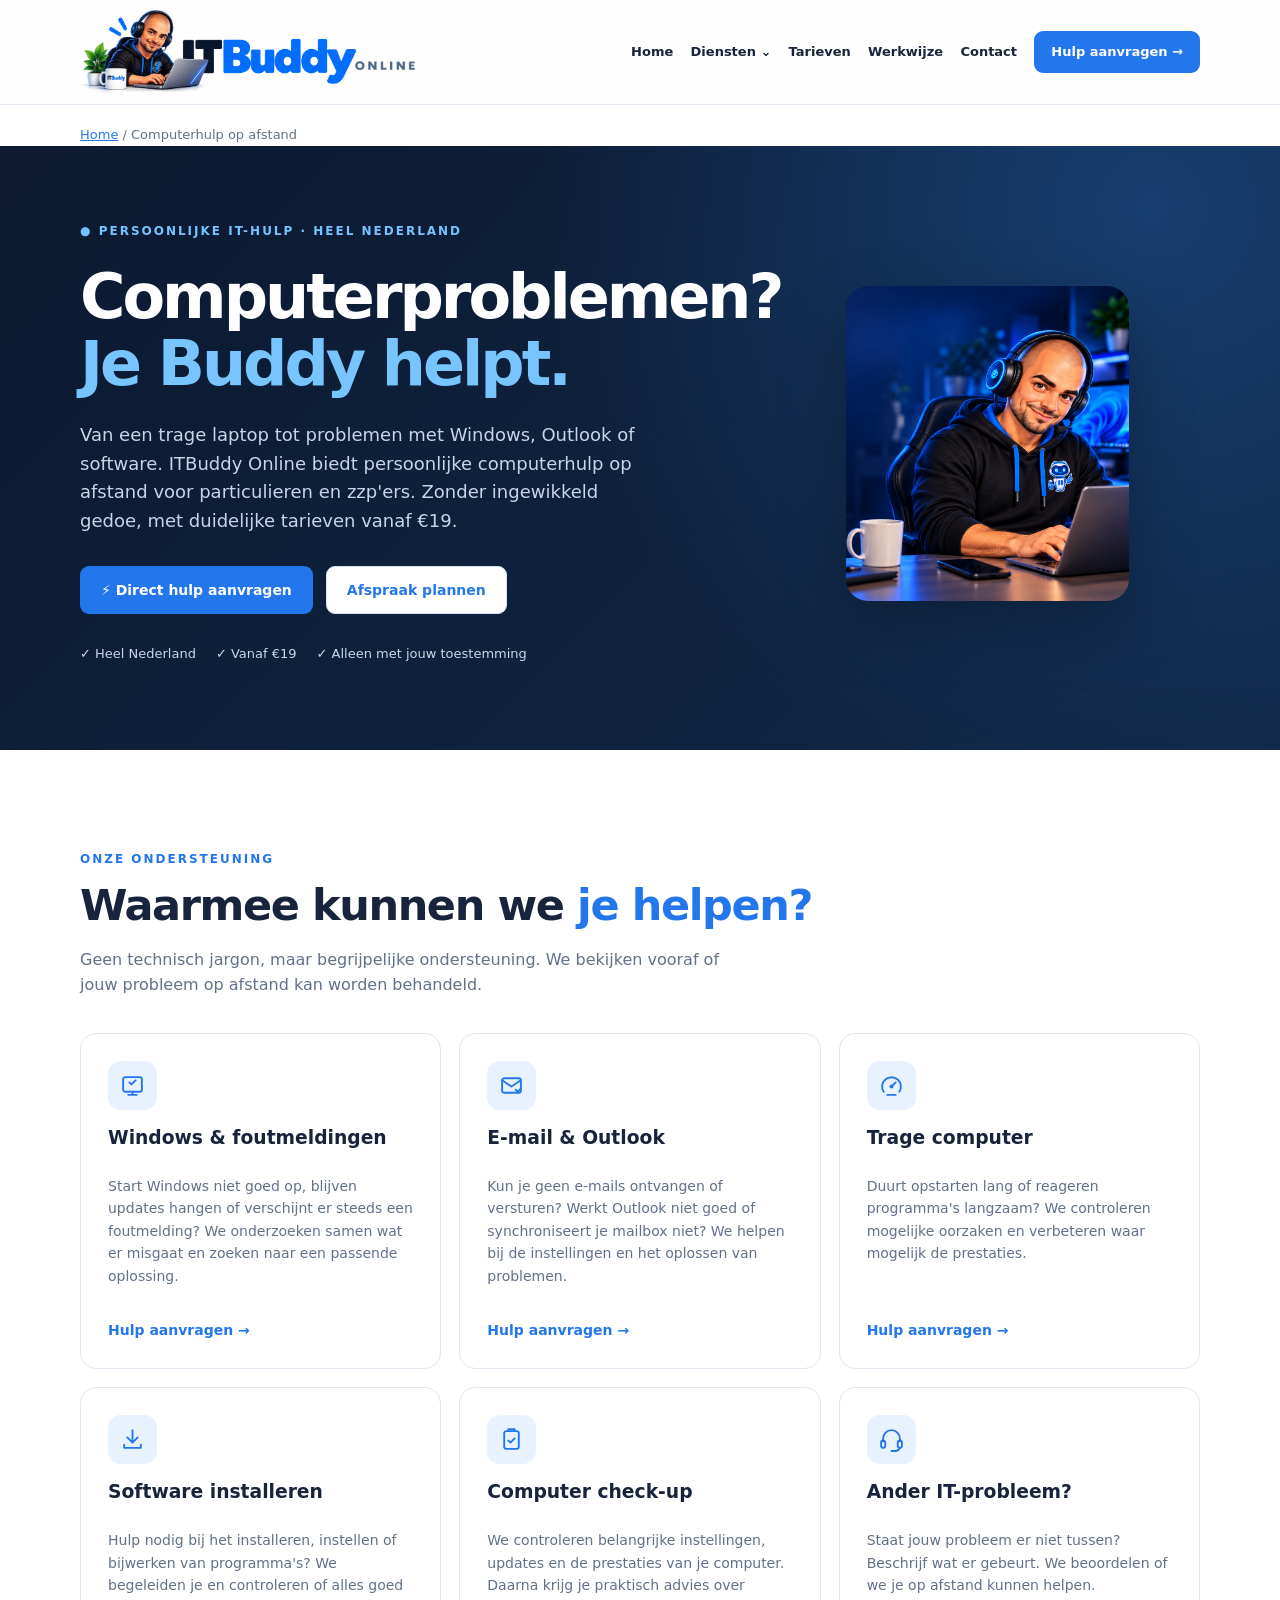
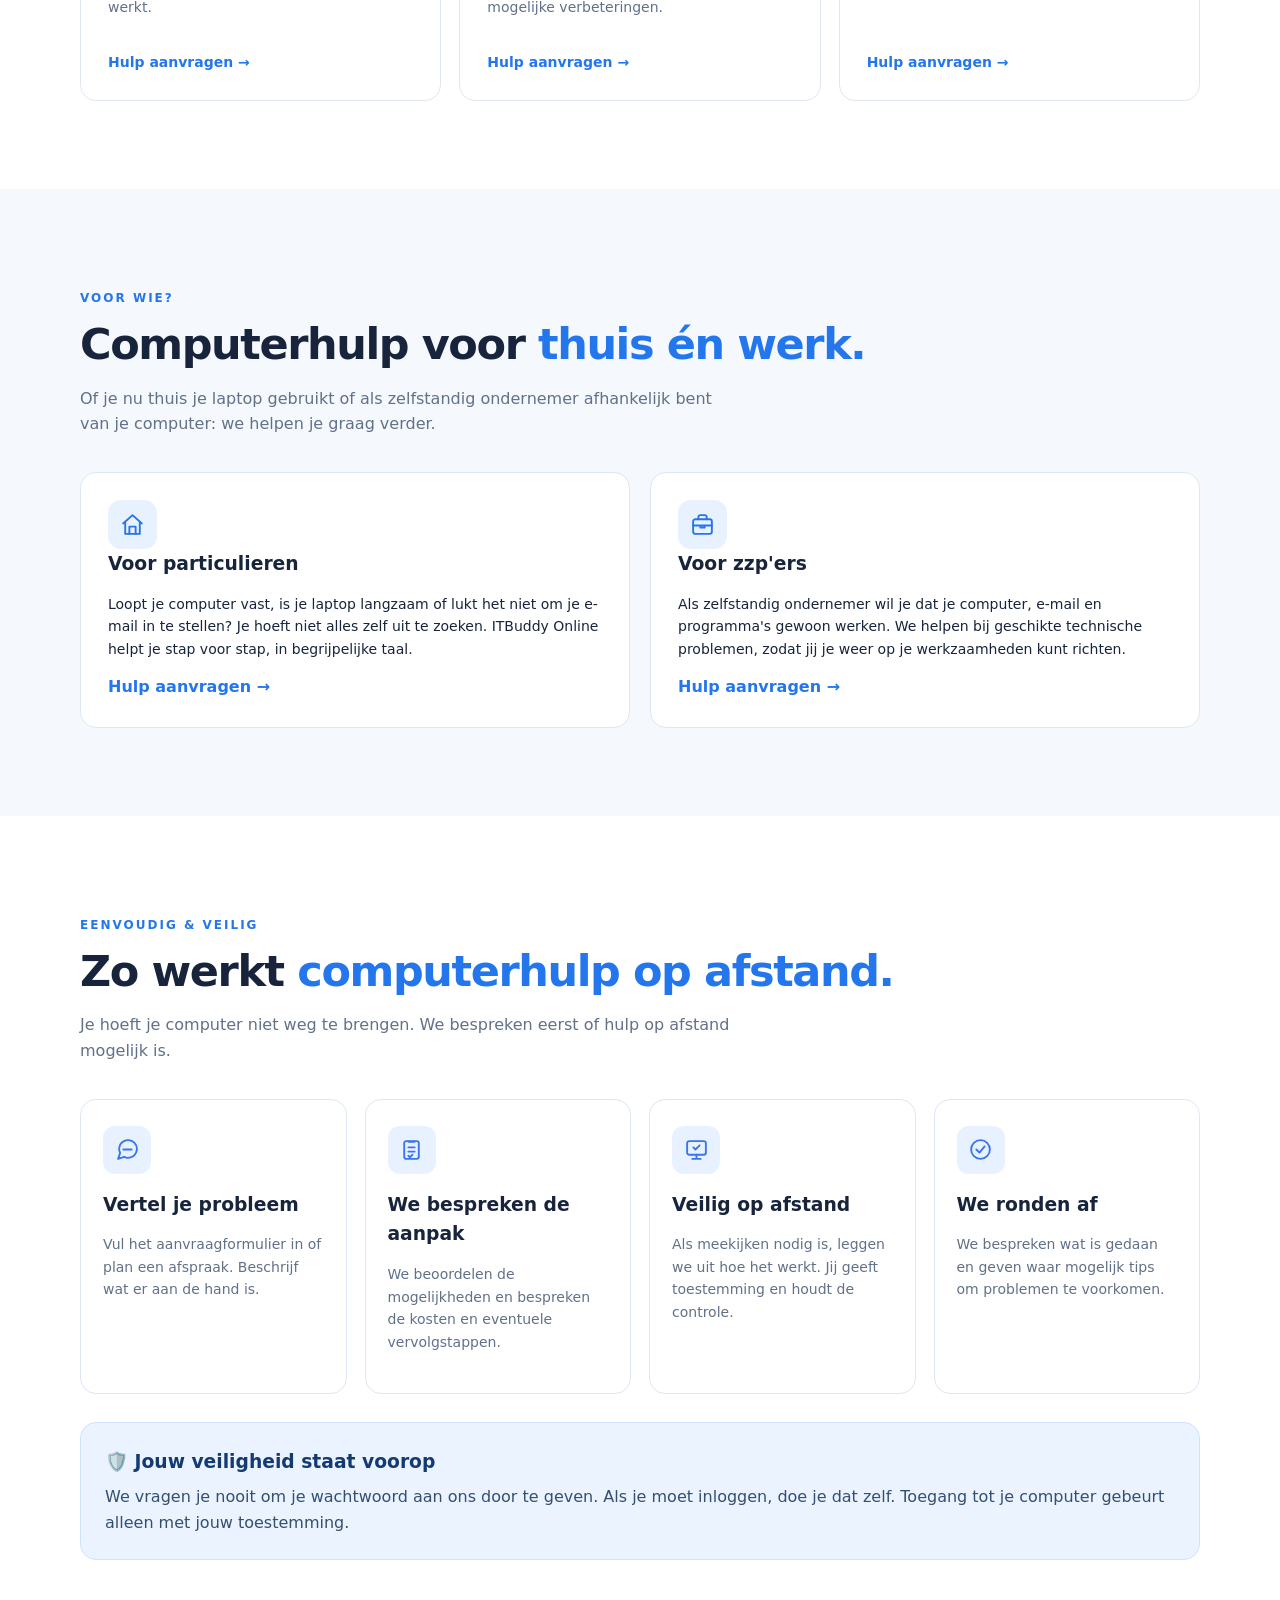
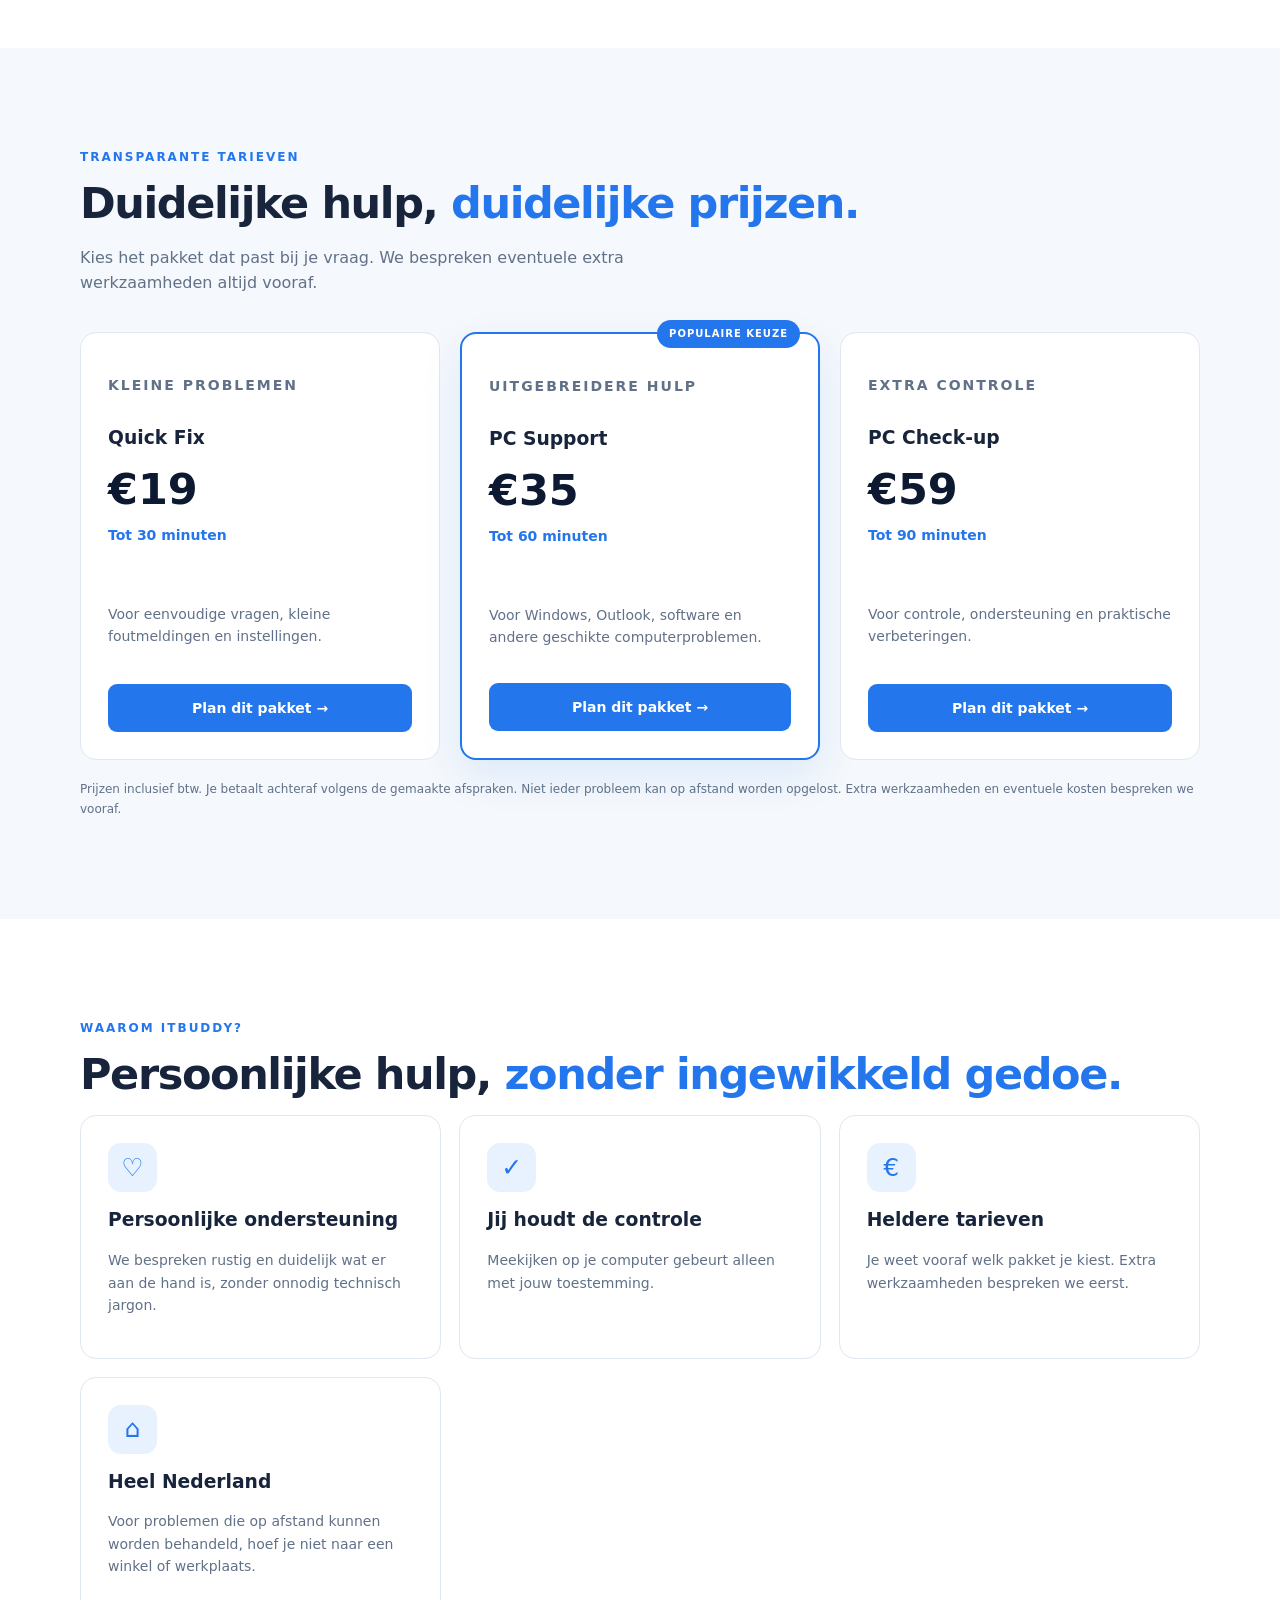
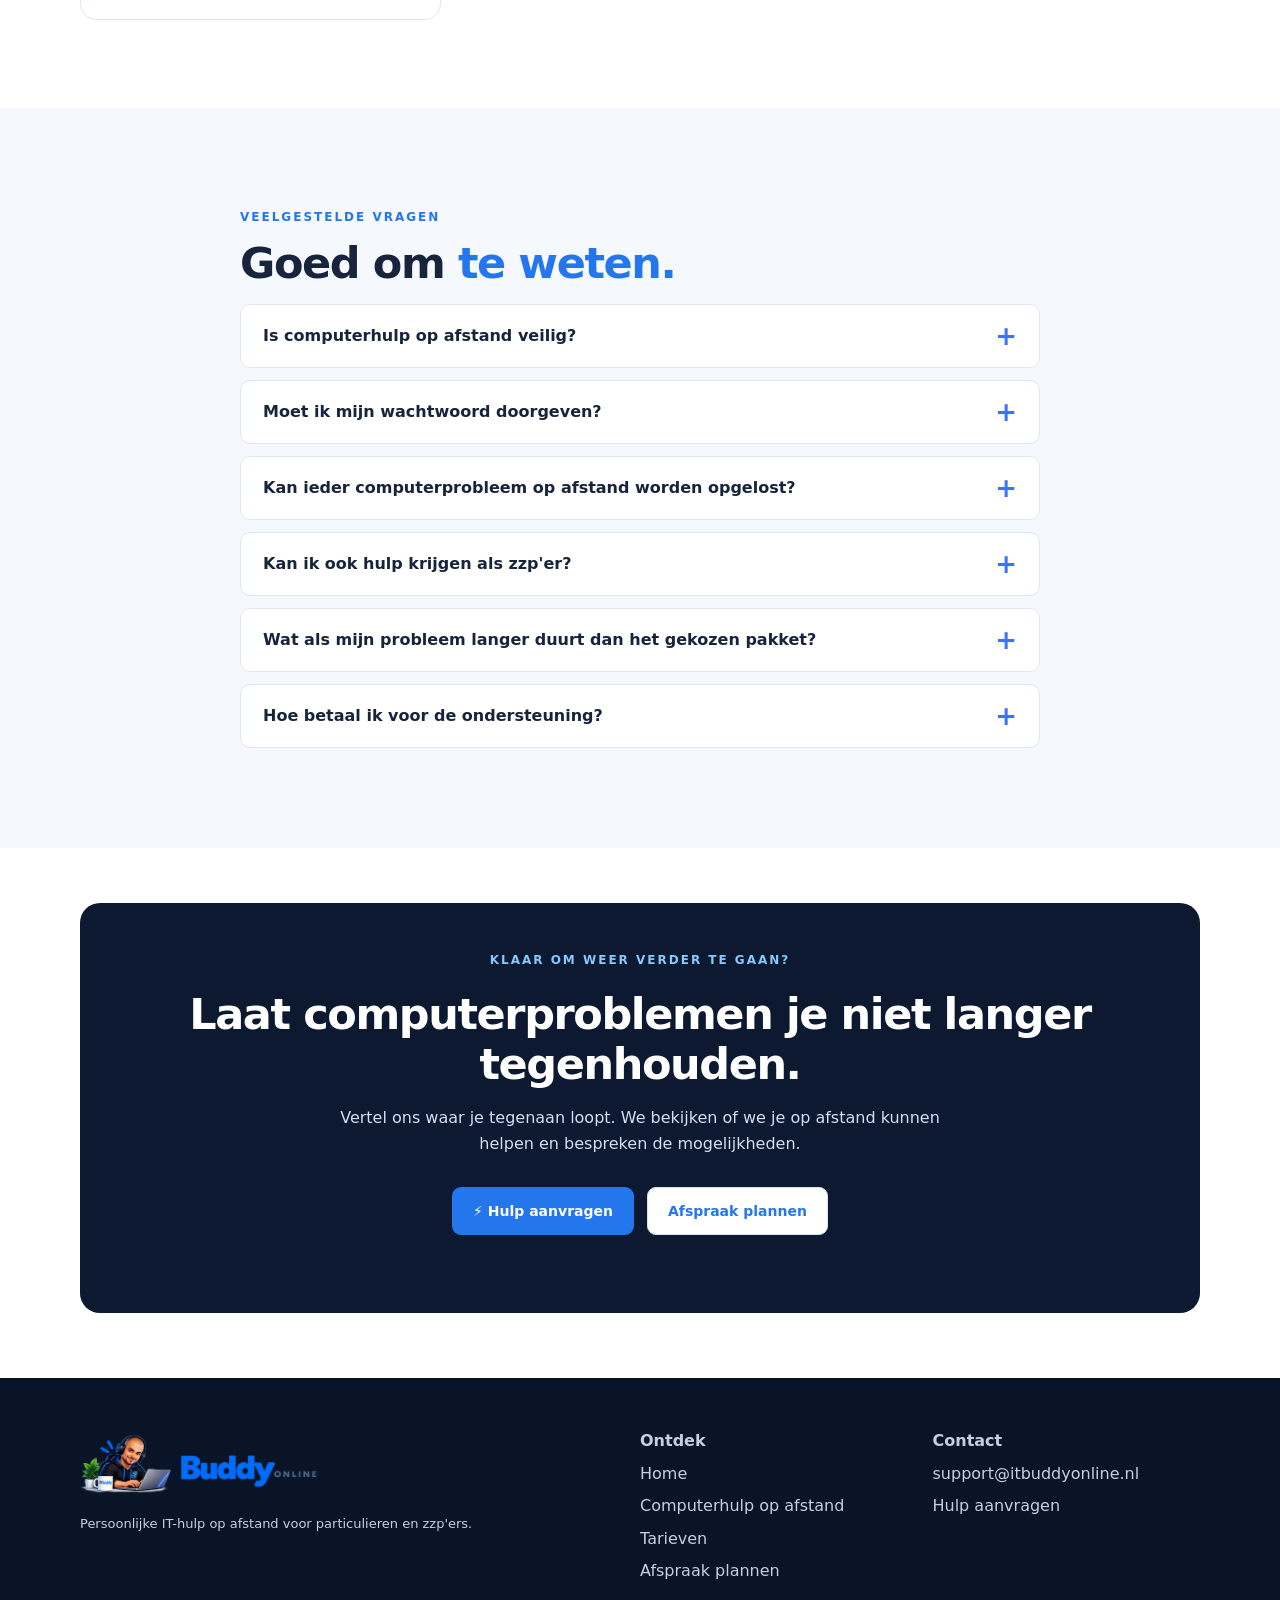
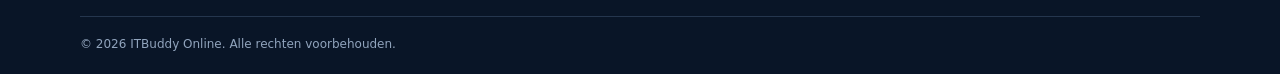
==== commit 2e74842c: "Update computerhulp-op-afstand.html" ====
--- a/computerhulp-op-afstand.html
+++ b/computerhulp-op-afstand.html
@@ -113,7 +113,7 @@
     <a class="card service-link audience-link" href="/?customer_type=Zzp'er / bedrijf#hulp" aria-label="Hulp aanvragen als zzp'er of bedrijf"><div class="symbol"><svg viewBox="0 0 24 24" width="25" height="25" fill="none" stroke="currentColor" stroke-width="1.8" stroke-linecap="round" stroke-linejoin="round" aria-hidden="true"><rect x="3" y="7" width="18" height="14" rx="2"/><path d="M8 7V5a2 2 0 0 1 2-2h4a2 2 0 0 1 2 2v2M3 13h18M10 13v2h4v-2"/></svg></div><h3>Voor zzp'ers</h3><p>Als zelfstandig ondernemer wil je dat je computer, e-mail en programma's gewoon werken. We helpen bij geschikte technische problemen, zodat jij je weer op je werkzaamheden kunt richten.</p><span class="service-link-cta">Hulp aanvragen <span aria-hidden="true">→</span></span></a>
   </div></div></section>
   <section class="section" id="werkwijze" aria-labelledby="werkwijze-titel"><div class="wrap"><p class="kicker">EENVOUDIG &amp; VEILIG</p><h2 id="werkwijze-titel">Zo werkt <span>computerhulp op afstand.</span></h2><p class="intro">Je hoeft je computer niet weg te brengen. We bespreken eerst of hulp op afstand mogelijk is.</p><div class="steps">
-    <article class="step-card"><b>01</b>
+    <article class="step-card">
 <div class="step-icon">
   <svg viewBox="0 0 24 24" width="25" height="25"
        fill="none" stroke="#3975EE" stroke-width="1.8"
@@ -130,7 +130,7 @@
   </svg>
 </div>
 <h3>Vertel je probleem</h3><p>Vul het aanvraagformulier in of plan een afspraak. Beschrijf wat er aan de hand is.</p></article>
-    <article class="step-card"><b>02</b>
+    <article class="step-card">
 
 <div class="step-icon">
   <svg viewBox="0 0 24 24" width="25" height="25"
@@ -144,7 +144,7 @@
 </div>
 
 <h3>We bespreken de aanpak</h3><p>We beoordelen de mogelijkheden en bespreken de kosten en eventuele vervolgstappen.</p></article>
-    <article class="step-card"><b>03</b>
+    <article class="step-card">
 
 <div class="step-icon">
   <svg viewBox="0 0 24 24" width="25" height="25"
@@ -158,7 +158,7 @@
 </div>
 
 <h3>Veilig op afstand</h3><p>Als meekijken nodig is, leggen we uit hoe het werkt. Jij geeft toestemming en houdt de controle.</p></article>
-    <article class="step-card"><b>04</b>
+    <article class="step-card">
 
 <div class="step-icon">
   <svg viewBox="0 0 24 24" width="25" height="25"
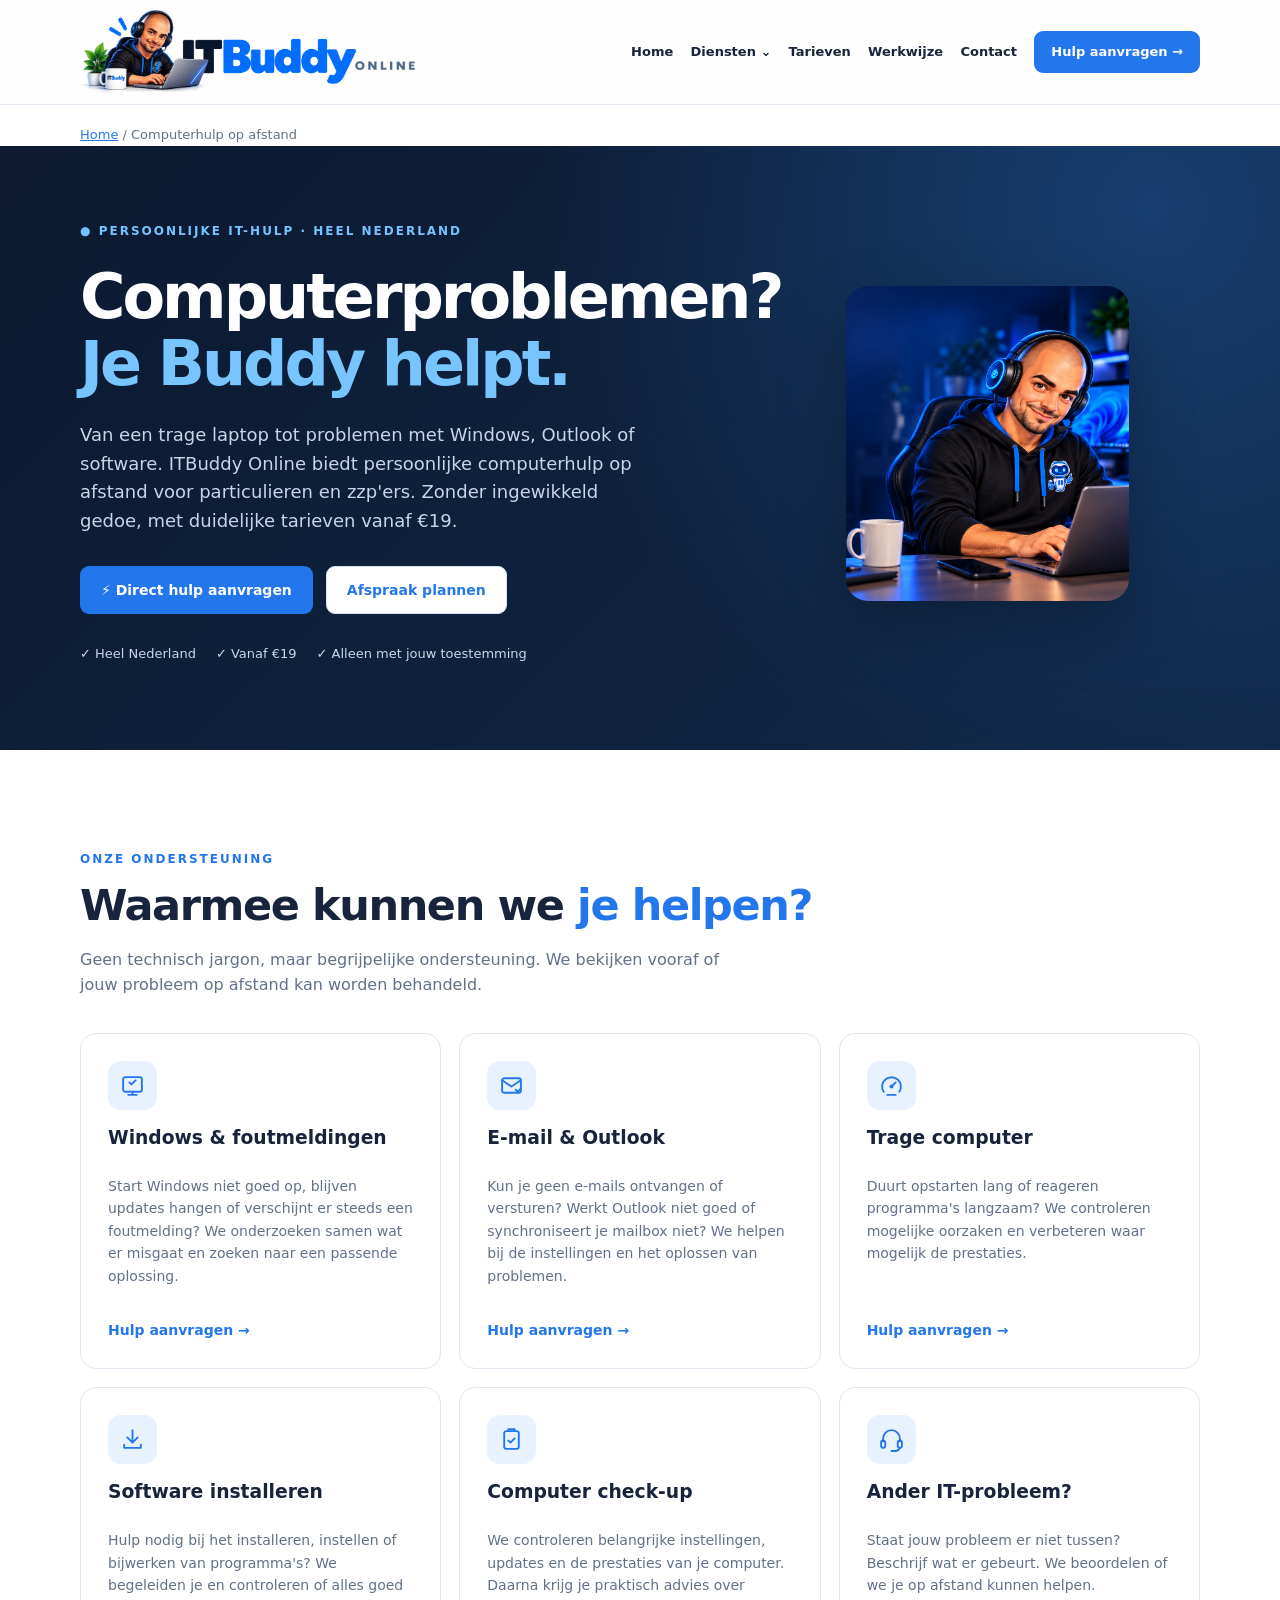
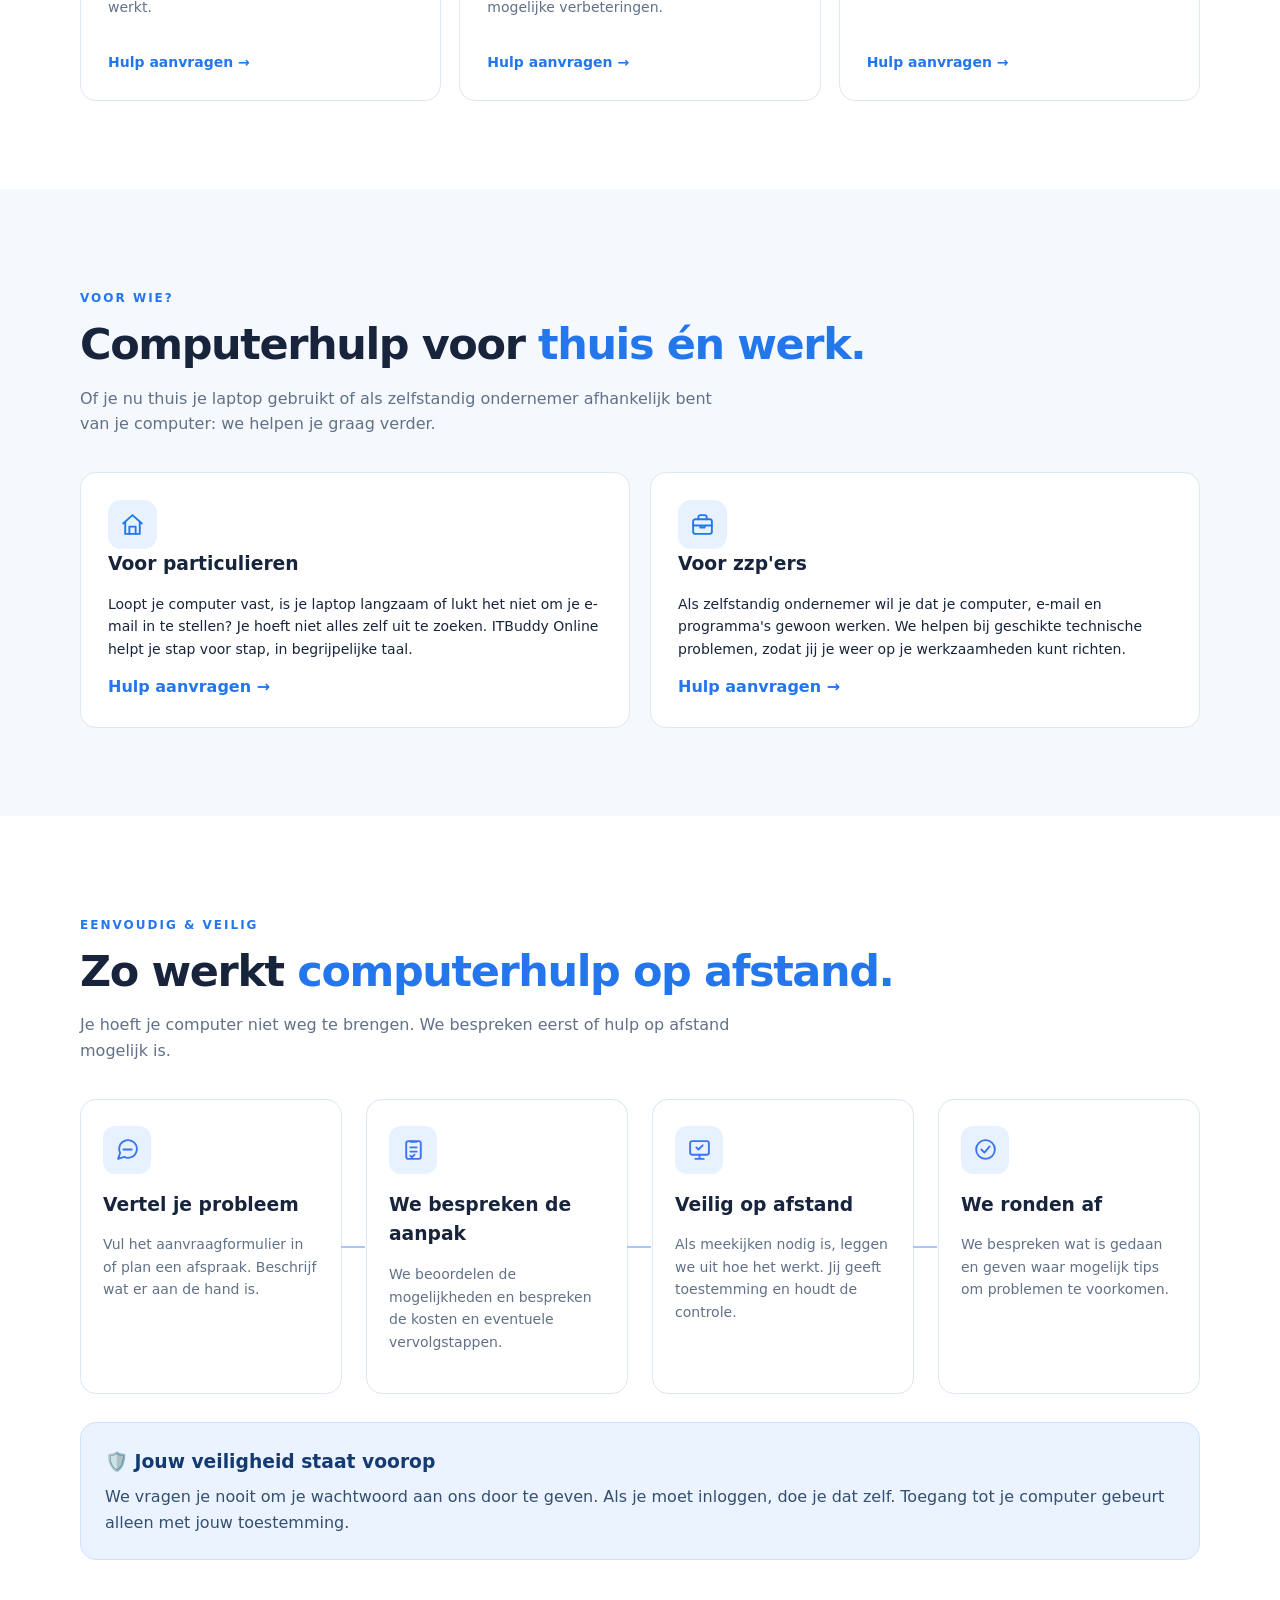
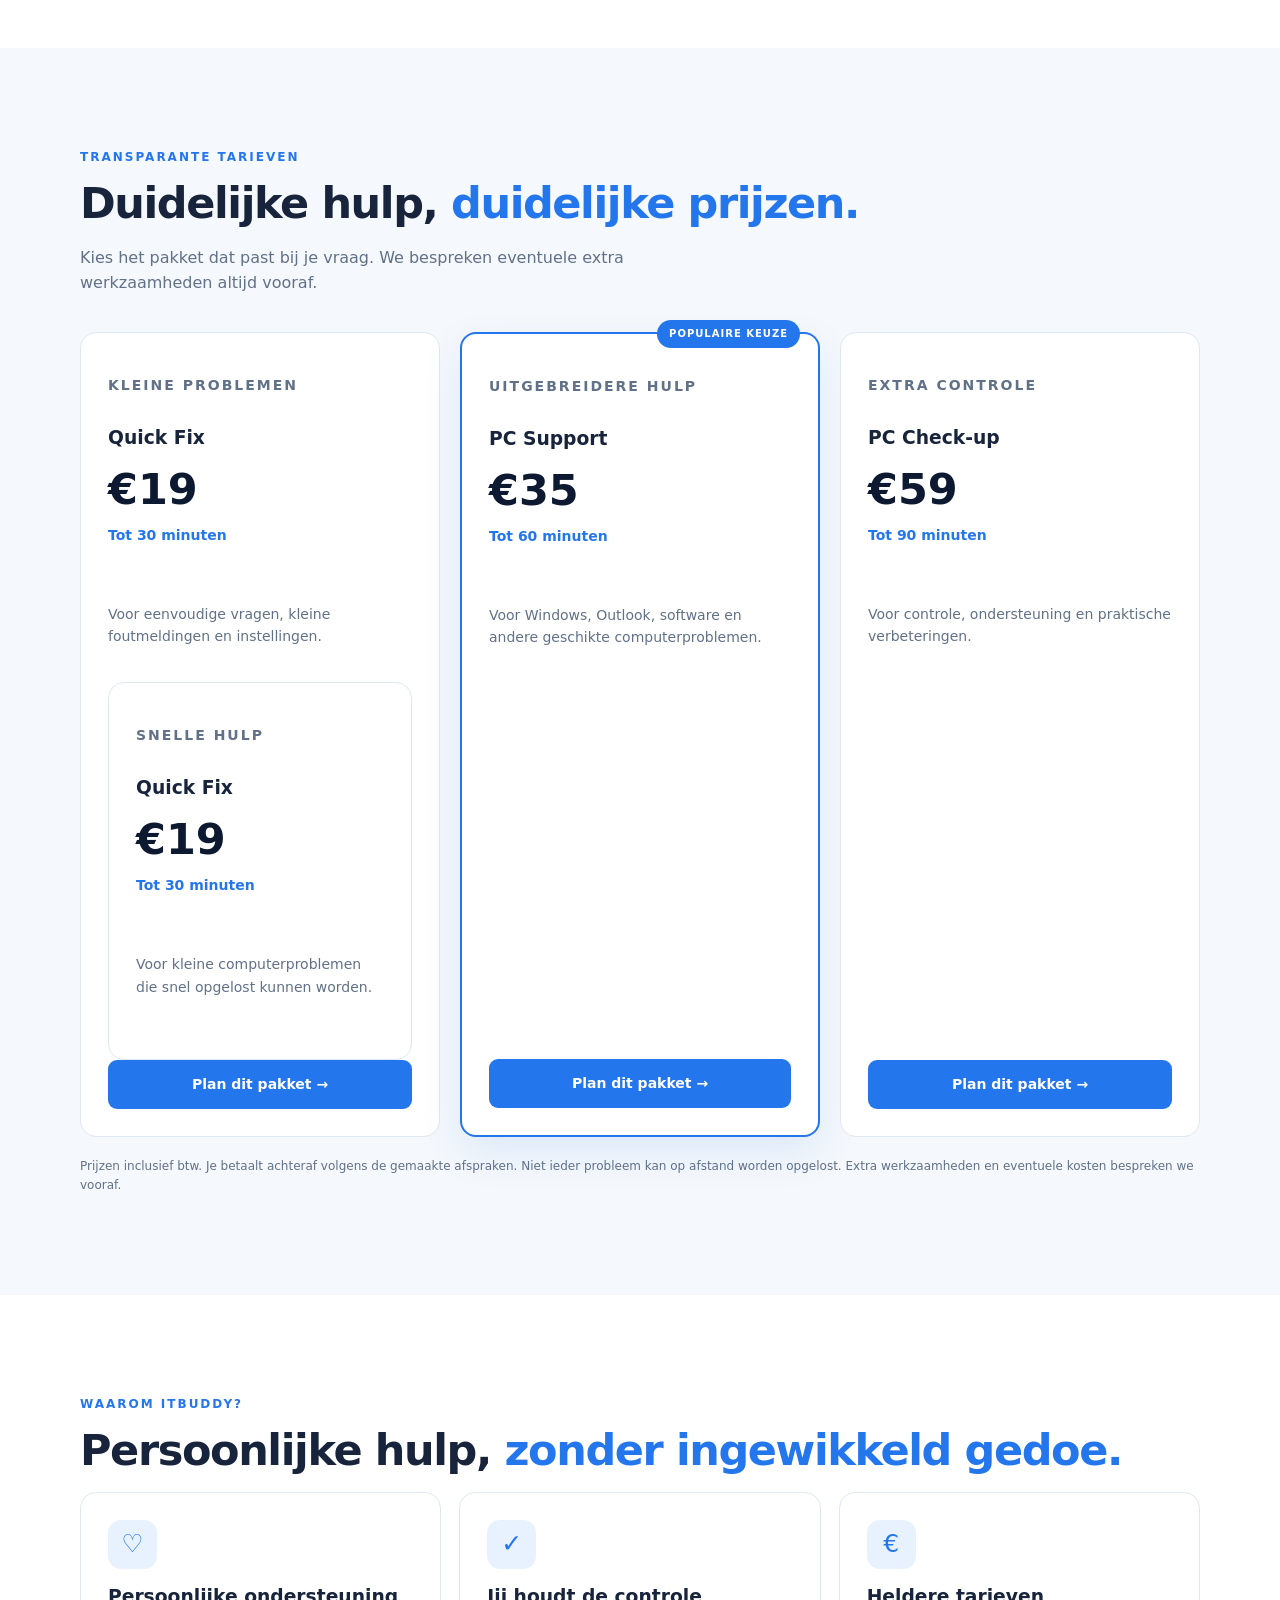
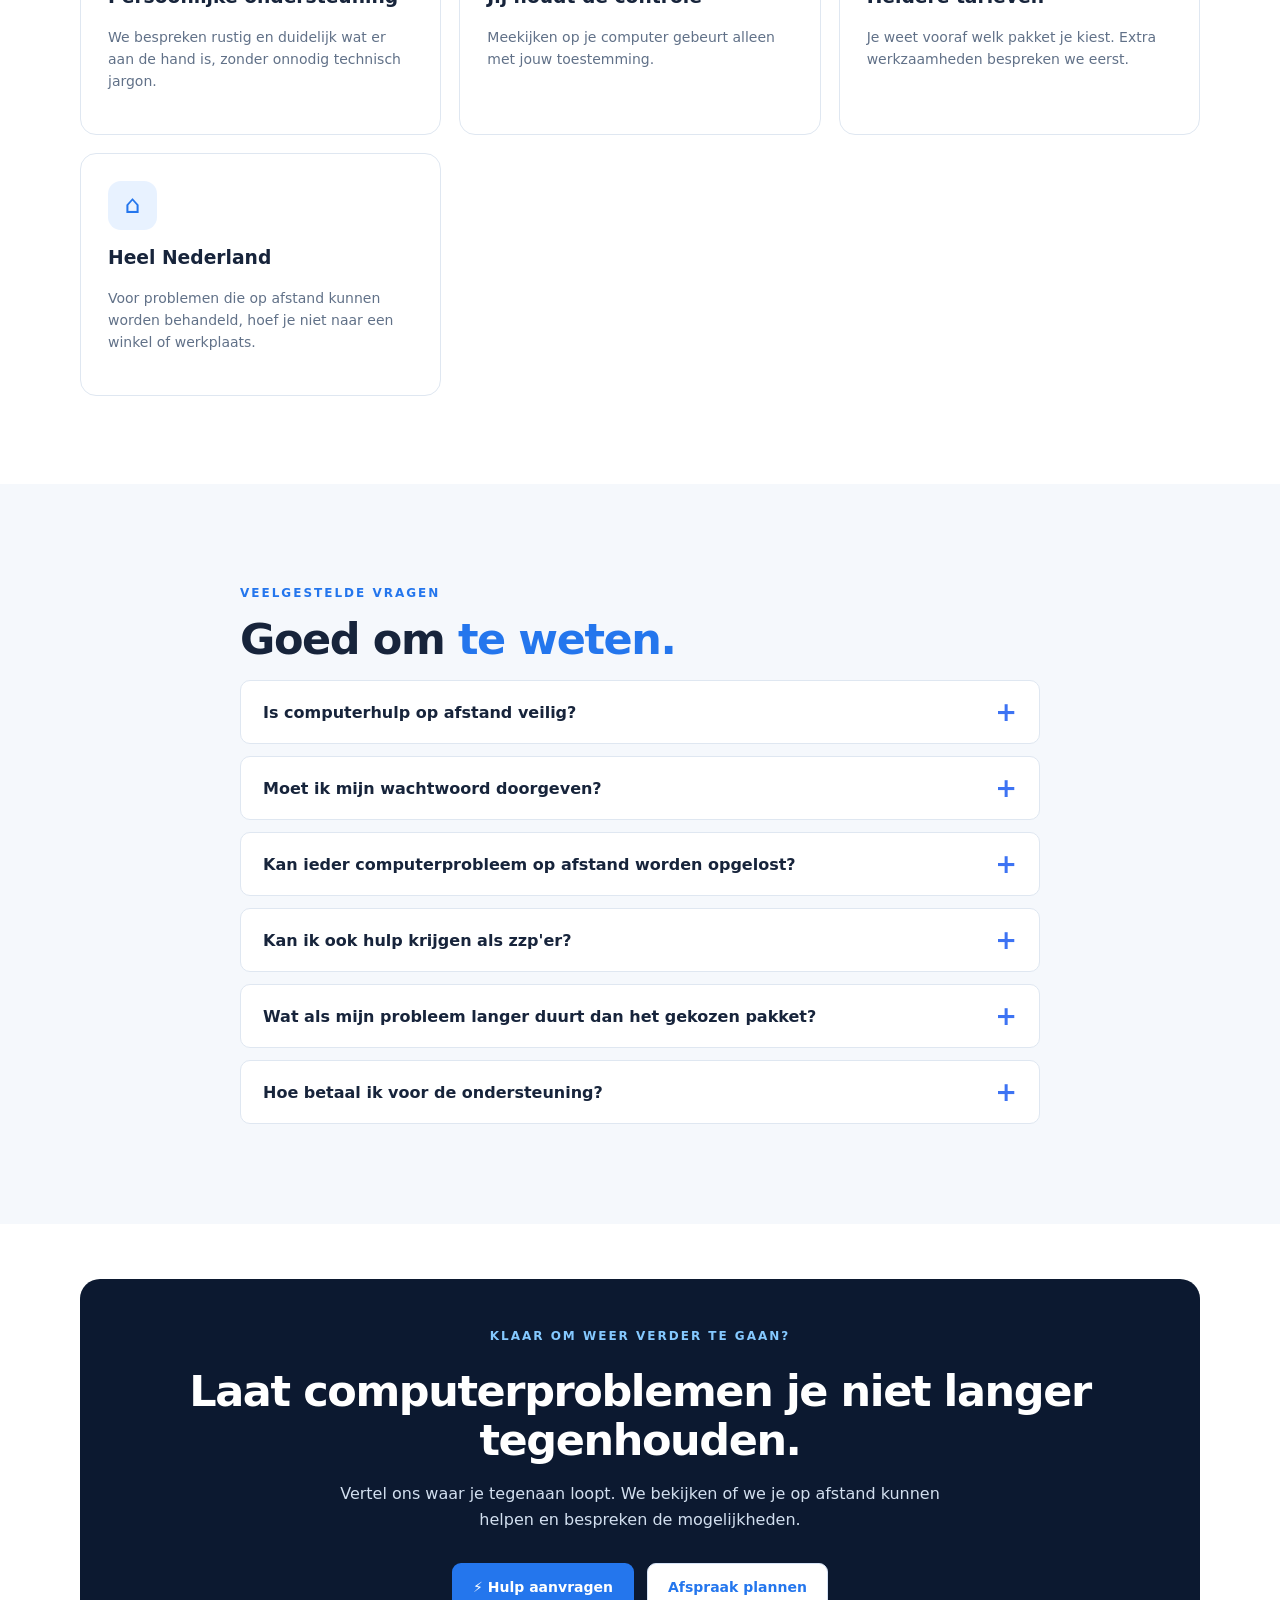
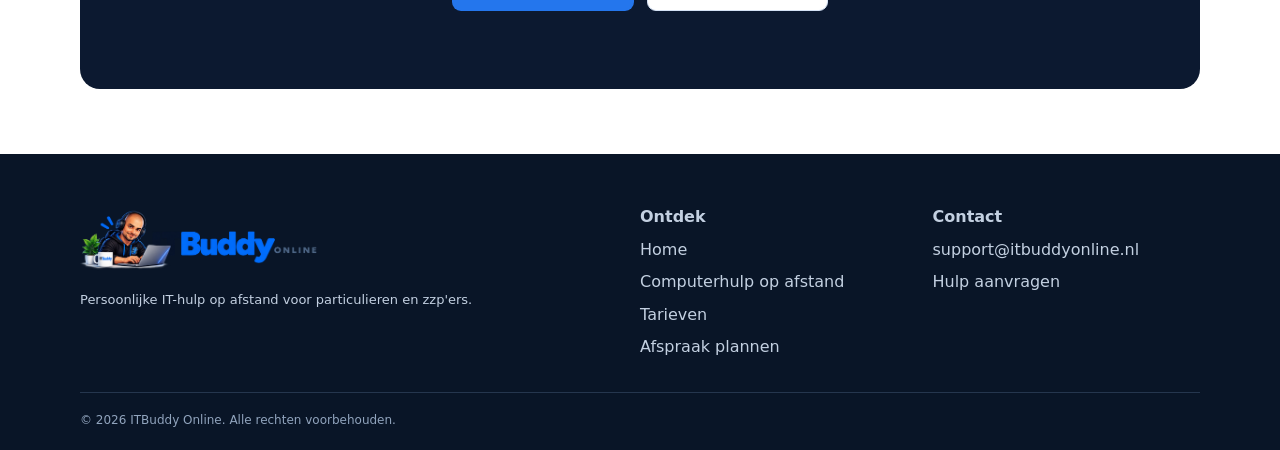
==== commit 3ba05ffe: "Update pricing section with new packages" ====
--- a/computerhulp-op-afstand.html
+++ b/computerhulp-op-afstand.html
@@ -173,9 +173,35 @@
 <h3>We ronden af</h3><p>We bespreken wat is gedaan en geven waar mogelijk tips om problemen te voorkomen.</p></article>
   </div><div class="safety-panel"><h3>🛡️ Jouw veiligheid staat voorop</h3><p>We vragen je nooit om je wachtwoord aan ons door te geven. Als je moet inloggen, doe je dat zelf. Toegang tot je computer gebeurt alleen met jouw toestemming.</p></div></div></section>
   <section class="section muted" id="tarieven" aria-labelledby="tarieven-titel"><div class="wrap"><p class="kicker">TRANSPARANTE TARIEVEN</p><h2 id="tarieven-titel">Duidelijke hulp, <span>duidelijke prijzen.</span></h2><p class="intro">Kies het pakket dat past bij je vraag. We bespreken eventuele extra werkzaamheden altijd vooraf.</p><div class="prices">
-    <article class="price"><p class="kicker">KLEINE PROBLEMEN</p><h3>Quick Fix</h3><div class="amount">€19</div><p class="duration">Tot 30 minuten</p><p>Voor eenvoudige vragen, kleine foutmeldingen en instellingen.</p><a class="btn primary" href="/#afspraak">Plan dit pakket →</a></article>
-    <article class="price featured"><span class="popular">POPULAIRE KEUZE</span><p class="kicker">UITGEBREIDERE HULP</p><h3>PC Support</h3><div class="amount">€35</div><p class="duration">Tot 60 minuten</p><p>Voor Windows, Outlook, software en andere geschikte computerproblemen.</p><a class="btn primary" href="/#afspraak">Plan dit pakket →</a></article>
-    <article class="price"><p class="kicker">EXTRA CONTROLE</p><h3>PC Check-up</h3><div class="amount">€59</div><p class="duration">Tot 90 minuten</p><p>Voor controle, ondersteuning en praktische verbeteringen.</p><a class="btn primary" href="/#afspraak">Plan dit pakket →</a></article>
+    <article class="price"><p class="kicker">KLEINE PROBLEMEN</p><h3>Quick Fix</h3><div class="amount">€19</div><p class="duration">Tot 30 minuten</p><p>Voor eenvoudige vragen, kleine foutmeldingen en instellingen.</p><a 
+<article class="price">
+  <p class="kicker">SNELLE HULP</p>
+  <h3>Quick Fix</h3>
+  <div class="amount">€19</div>
+  <p class="duration">Tot 30 minuten</p>
+  <p>Voor kleine computerproblemen die snel opgelost kunnen worden.</p>
+  <a class="btn primary" href="/?pakket=0#afspraak">Plan dit pakket →</a>
+</article>
+
+<article class="price featured">
+  <span class="popular">POPULAIRE KEUZE</span>
+  <p class="kicker">UITGEBREIDERE HULP</p>
+  <h3>PC Support</h3>
+  <div class="amount">€35</div>
+  <p class="duration">Tot 60 minuten</p>
+  <p>Voor Windows, Outlook, software en andere geschikte computerproblemen.</p>
+  <a class="btn primary" href="/?pakket=1#afspraak">Plan dit pakket →</a>
+</article>
+
+<article class="price">
+  <p class="kicker">EXTRA CONTROLE</p>
+  <h3>PC Check-up</h3>
+  <div class="amount">€59</div>
+  <p class="duration">Tot 90 minuten</p>
+  <p>Voor controle, ondersteuning en praktische verbeteringen.</p>
+  <a class="btn primary" href="/?pakket=2#afspraak">Plan dit pakket →</a>
+</article>
+
   </div><p class="note">Prijzen inclusief btw. Je betaalt achteraf volgens de gemaakte afspraken. Niet ieder probleem kan op afstand worden opgelost. Extra werkzaamheden en eventuele kosten bespreken we vooraf.</p></div></section>
   <section class="section" id="waarom" aria-labelledby="waarom-titel"><div class="wrap"><p class="kicker">WAAROM ITBUDDY?</p><h2 id="waarom-titel">Persoonlijke hulp, <span>zonder ingewikkeld gedoe.</span></h2><div class="cards">
     <article class="card"><div class="symbol">♡</div><h3>Persoonlijke ondersteuning</h3><p>We bespreken rustig en duidelijk wat er aan de hand is, zonder onnodig technisch jargon.</p></article>
--- a/style.css
+++ b/style.css
@@ -668,3 +668,27 @@
   font-weight: 700;
   text-decoration: none;
 }
+
+/* ITBuddy - verbonden stappenplan */
+
+#werkwijze .step-card {
+  position: relative;
+}
+
+/* Subtiele lijn tussen de kaarten op desktop */
+@media (min-width: 1000px) {
+  #werkwijze .steps {
+    gap: 24px;
+  }
+
+  #werkwijze .step-card:not(:last-child)::after {
+    content: "";
+    position: absolute;
+    top: 50%;
+    left: 100%;
+    width: 24px;
+    height: 2px;
+    background: #A9C7FF;
+    z-index: 2;
+  }
+}
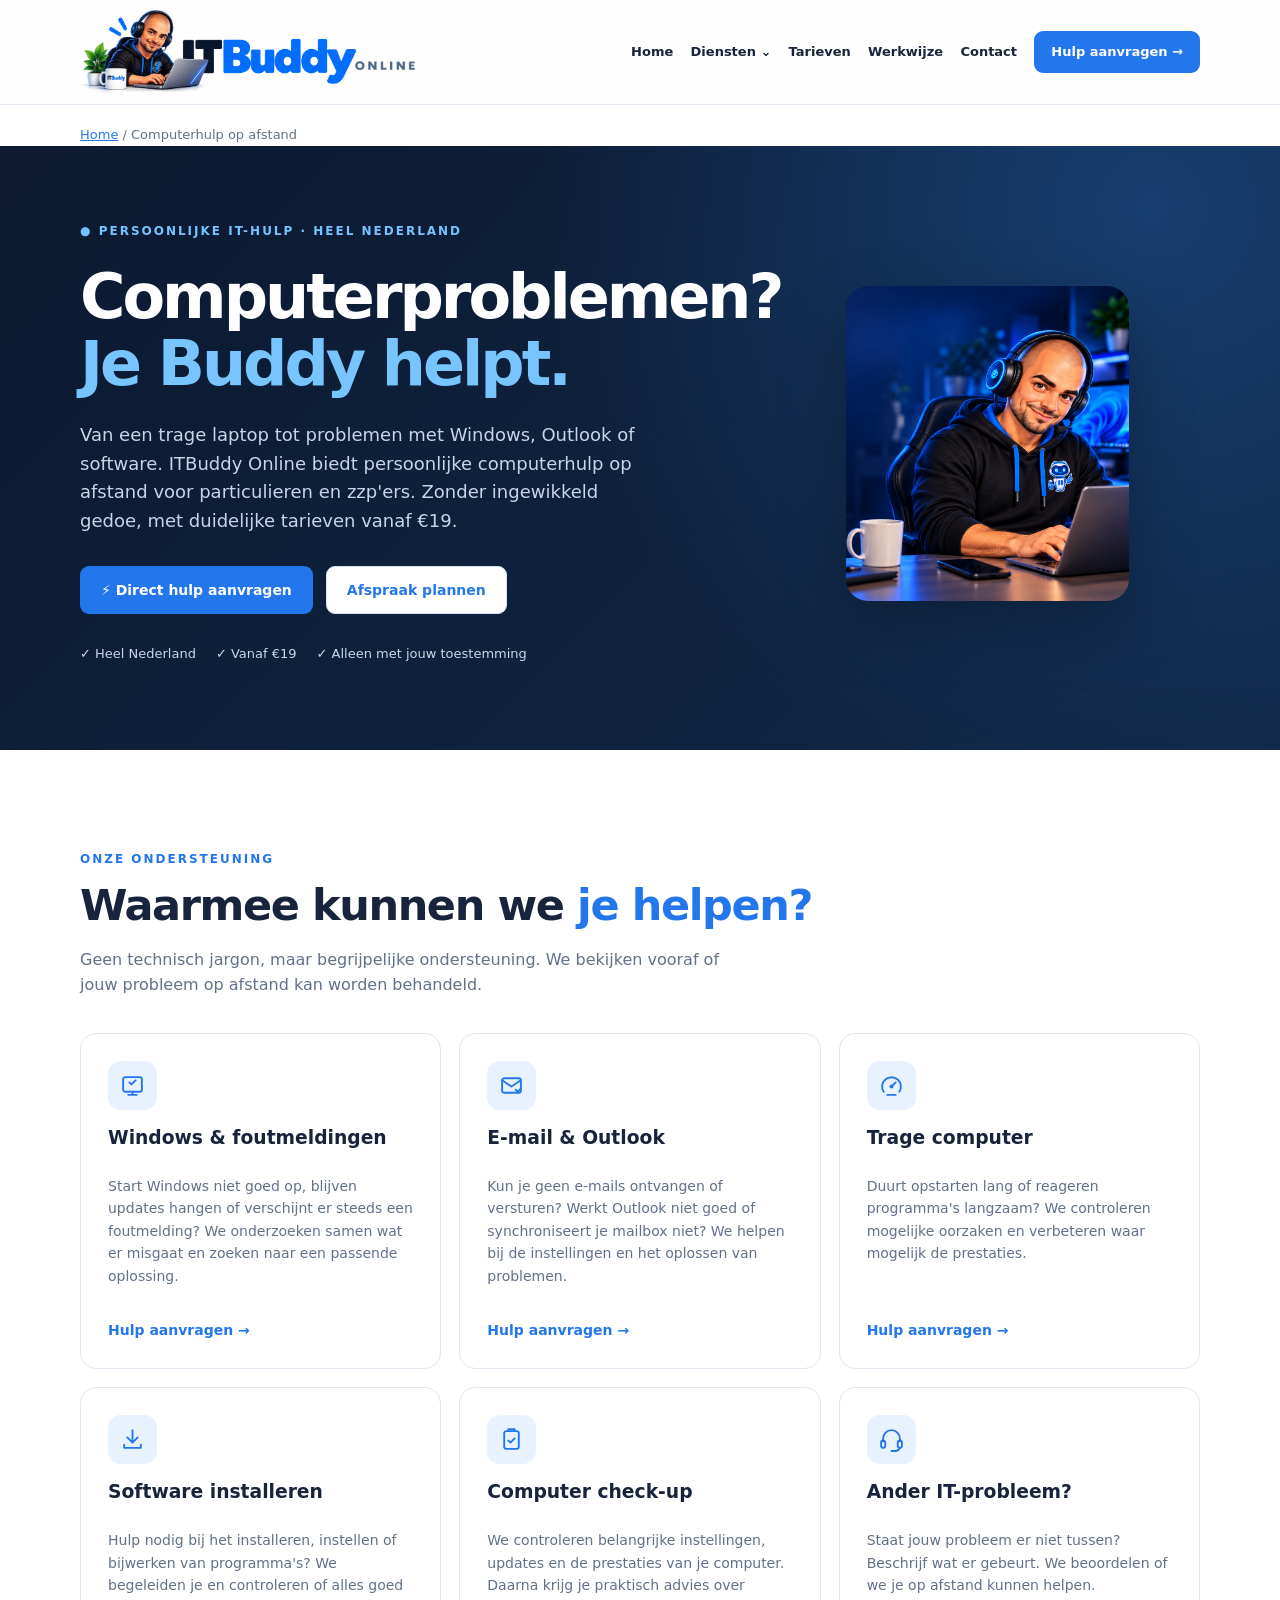
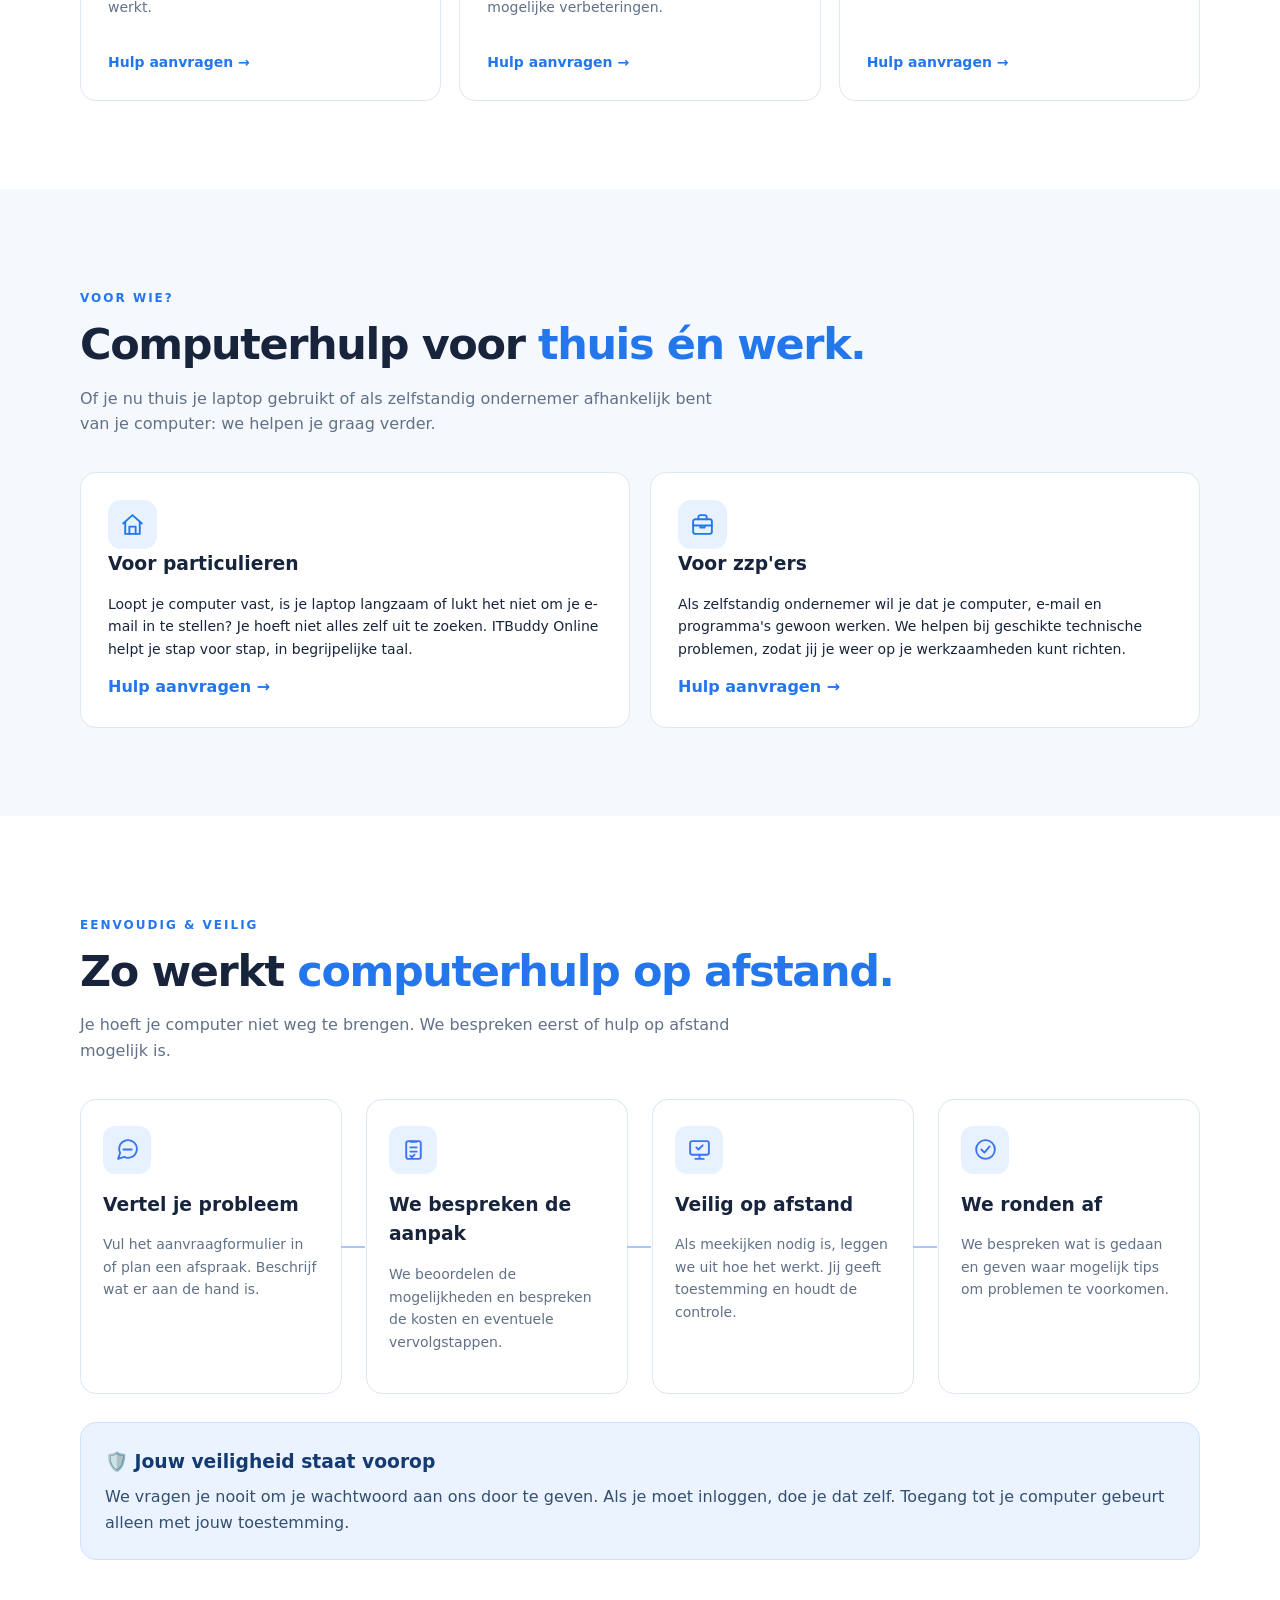
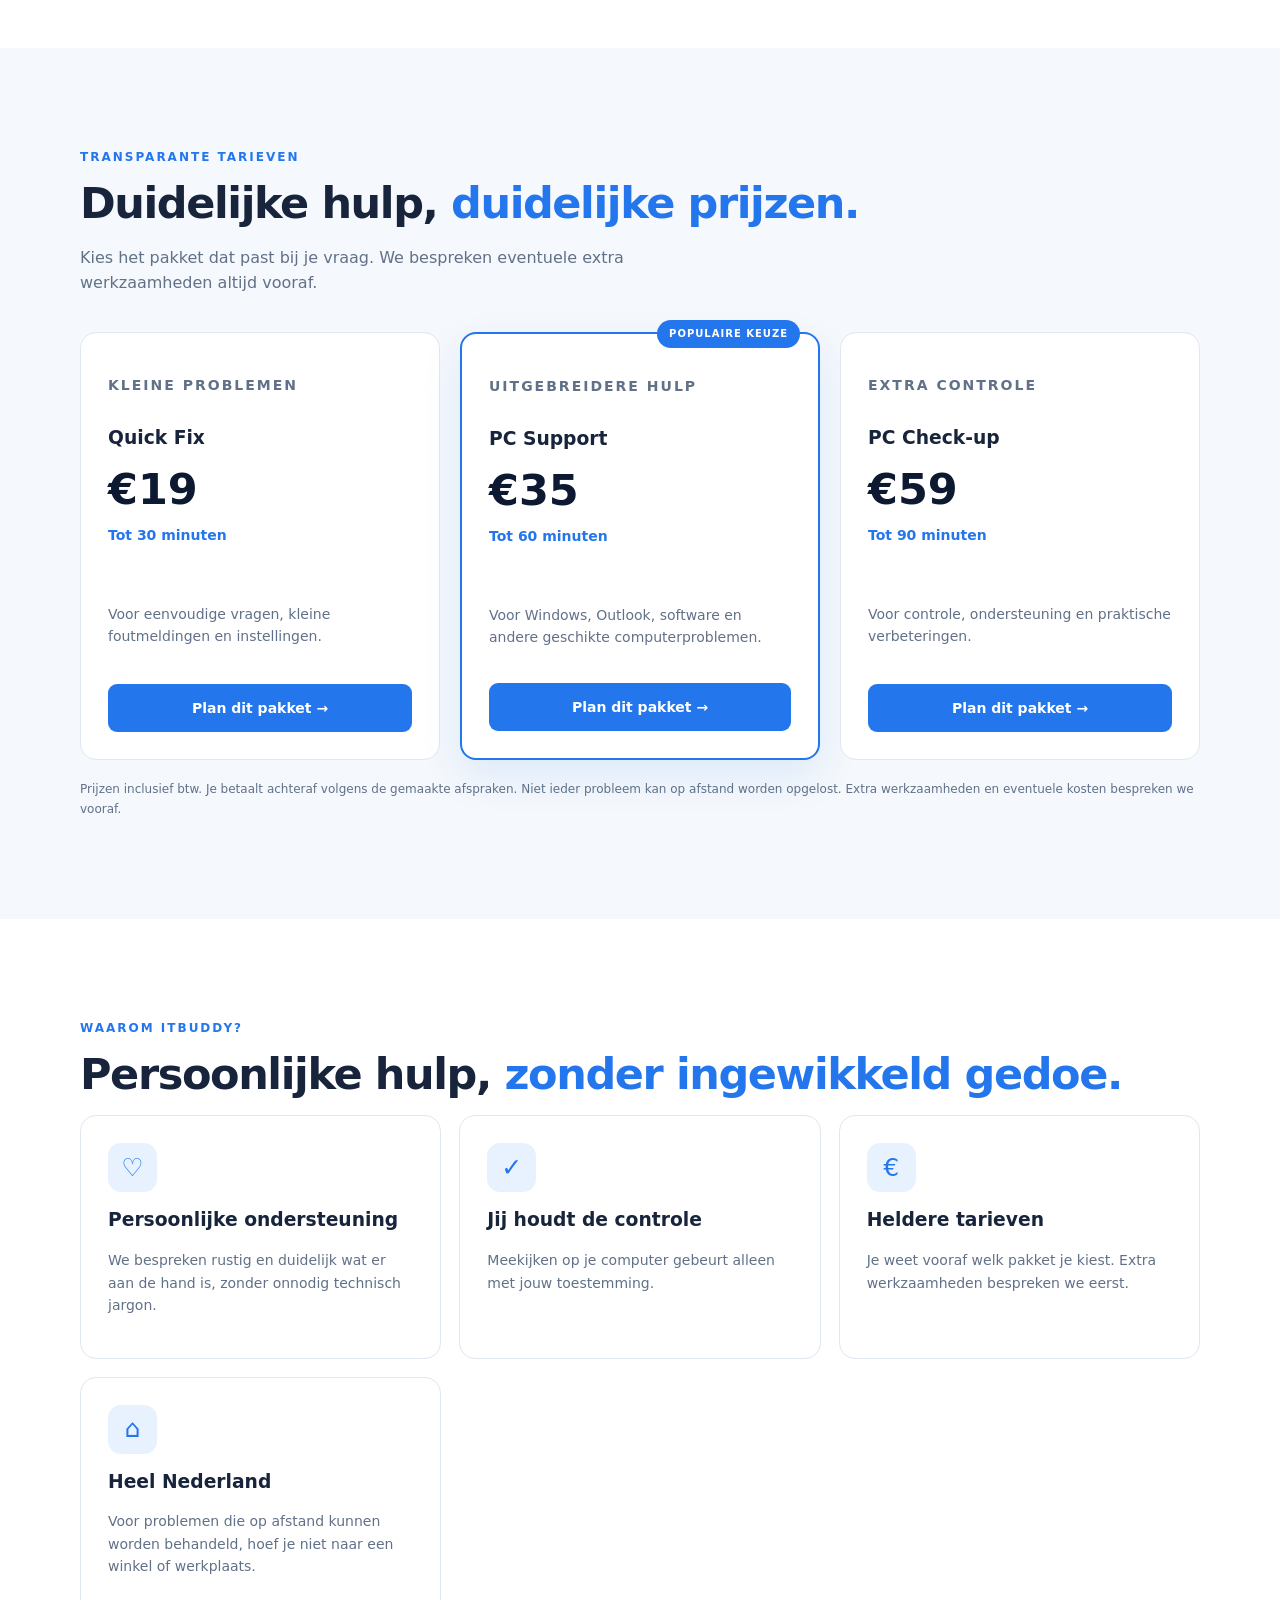
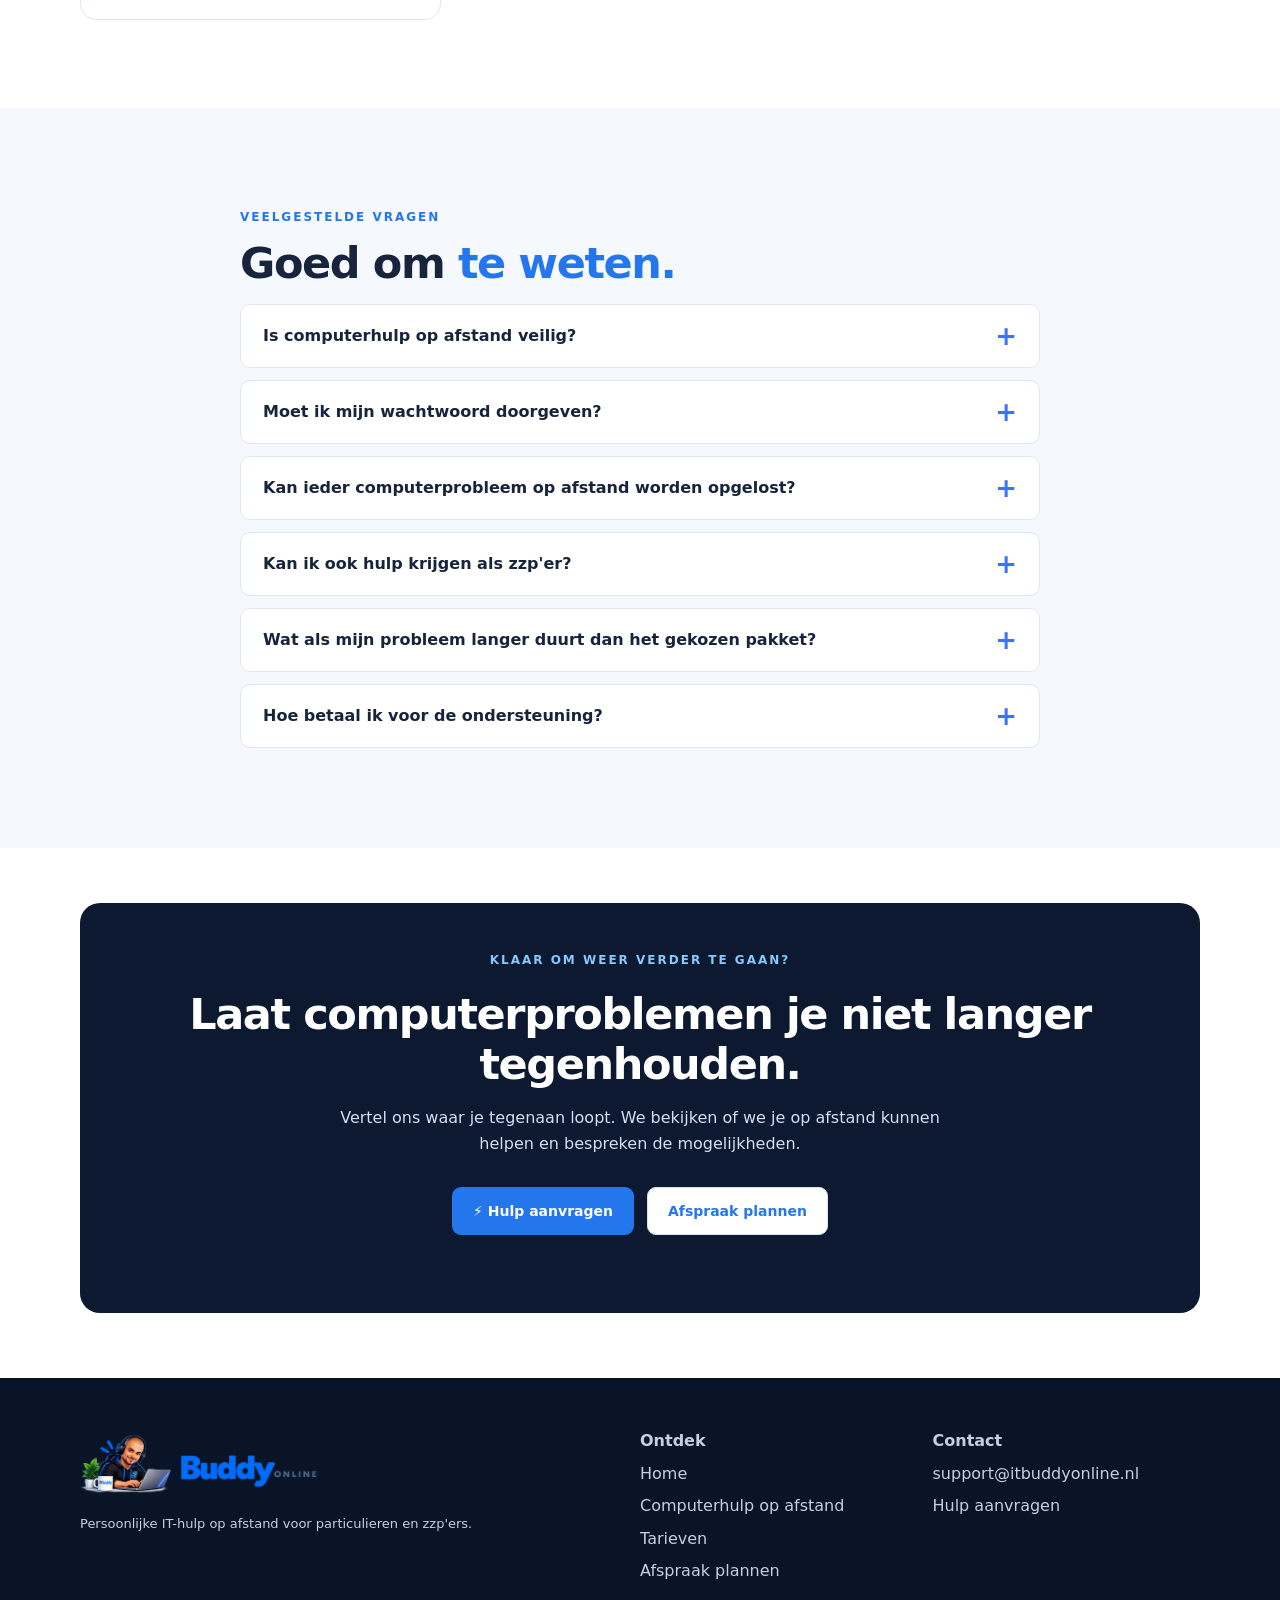
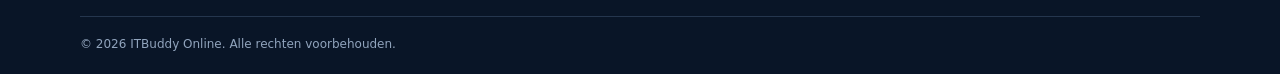
==== commit 22f59155: "Fix pricing section text for clarity" ====
--- a/computerhulp-op-afstand.html
+++ b/computerhulp-op-afstand.html
@@ -173,15 +173,16 @@
 <h3>We ronden af</h3><p>We bespreken wat is gedaan en geven waar mogelijk tips om problemen te voorkomen.</p></article>
   </div><div class="safety-panel"><h3>🛡️ Jouw veiligheid staat voorop</h3><p>We vragen je nooit om je wachtwoord aan ons door te geven. Als je moet inloggen, doe je dat zelf. Toegang tot je computer gebeurt alleen met jouw toestemming.</p></div></div></section>
   <section class="section muted" id="tarieven" aria-labelledby="tarieven-titel"><div class="wrap"><p class="kicker">TRANSPARANTE TARIEVEN</p><h2 id="tarieven-titel">Duidelijke hulp, <span>duidelijke prijzen.</span></h2><p class="intro">Kies het pakket dat past bij je vraag. We bespreken eventuele extra werkzaamheden altijd vooraf.</p><div class="prices">
-    <article class="price"><p class="kicker">KLEINE PROBLEMEN</p><h3>Quick Fix</h3><div class="amount">€19</div><p class="duration">Tot 30 minuten</p><p>Voor eenvoudige vragen, kleine foutmeldingen en instellingen.</p><a 
+
 <article class="price">
-  <p class="kicker">SNELLE HULP</p>
+  <p class="kicker">KLEINE PROBLEMEN</p>
   <h3>Quick Fix</h3>
   <div class="amount">€19</div>
   <p class="duration">Tot 30 minuten</p>
-  <p>Voor kleine computerproblemen die snel opgelost kunnen worden.</p>
+  <p>Voor eenvoudige vragen, kleine foutmeldingen en instellingen.</p>
   <a class="btn primary" href="/?pakket=0#afspraak">Plan dit pakket →</a>
 </article>
+
 
 <article class="price featured">
   <span class="popular">POPULAIRE KEUZE</span>
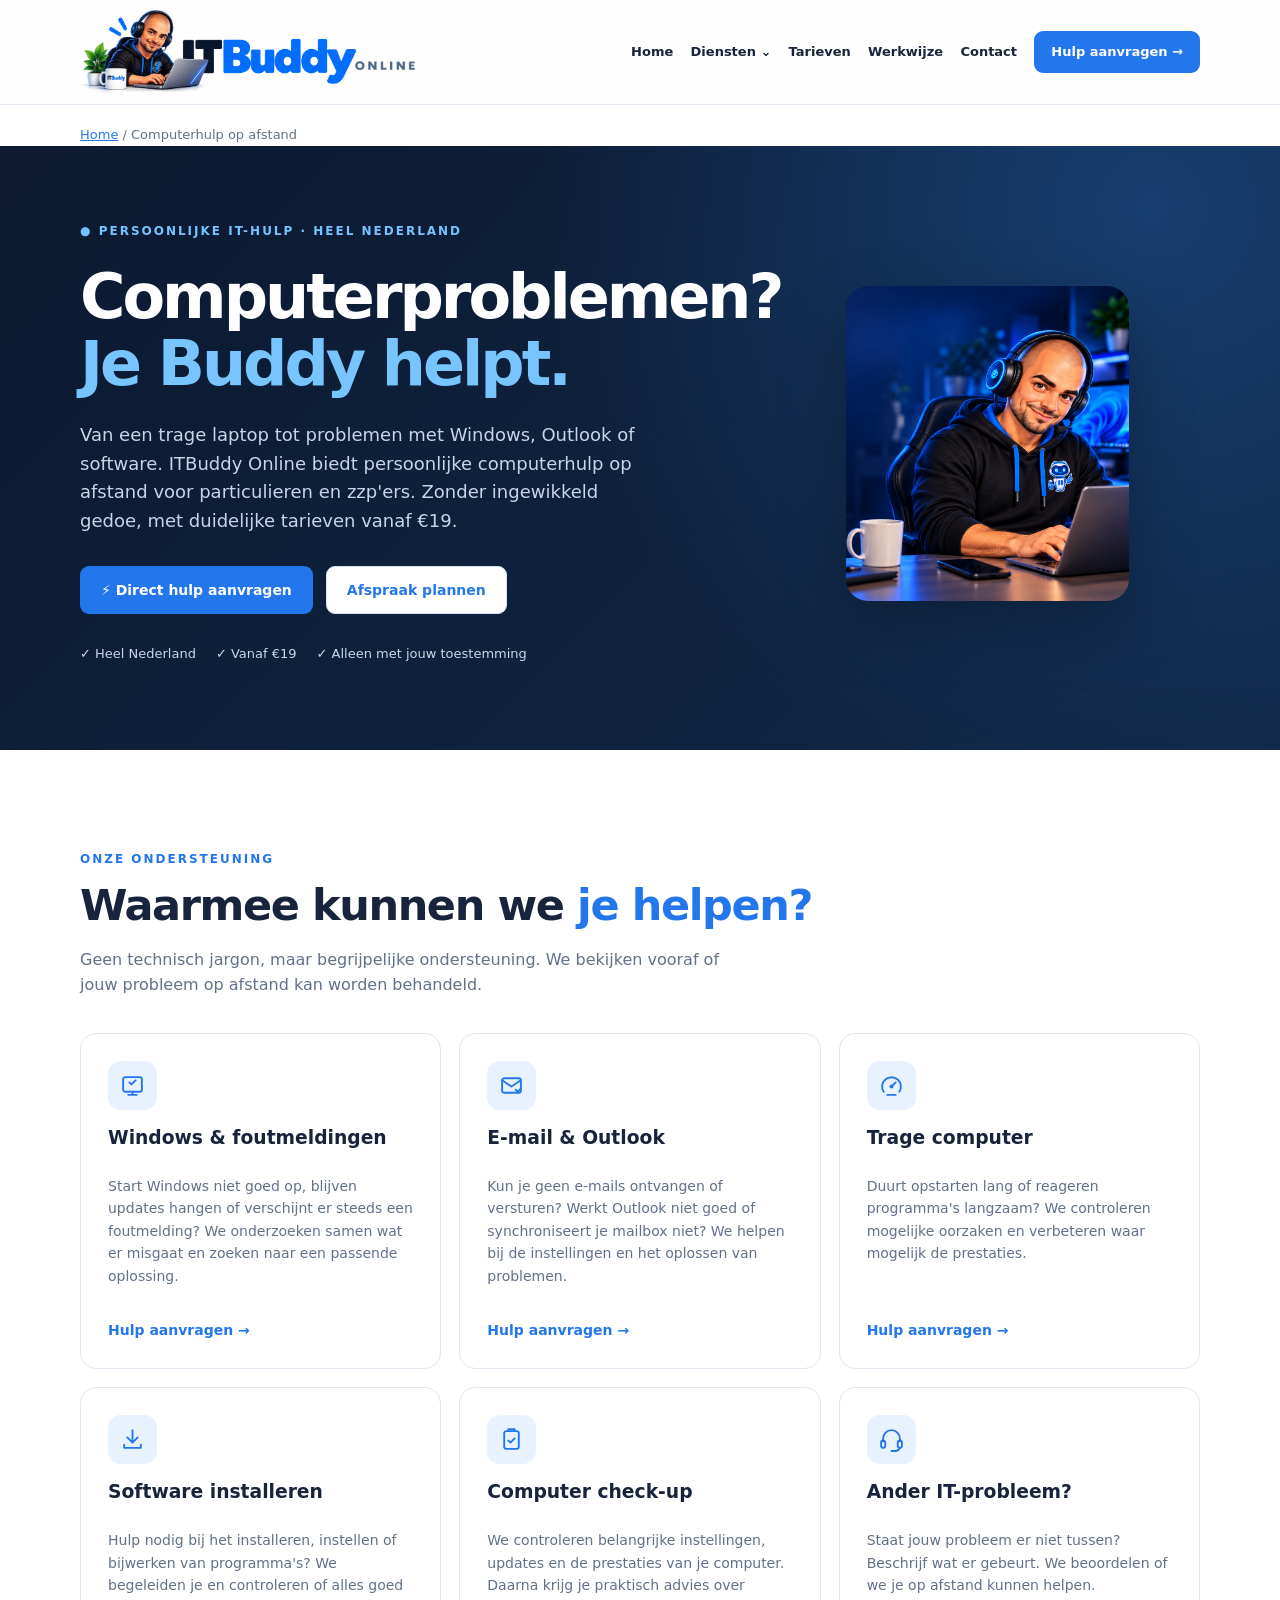
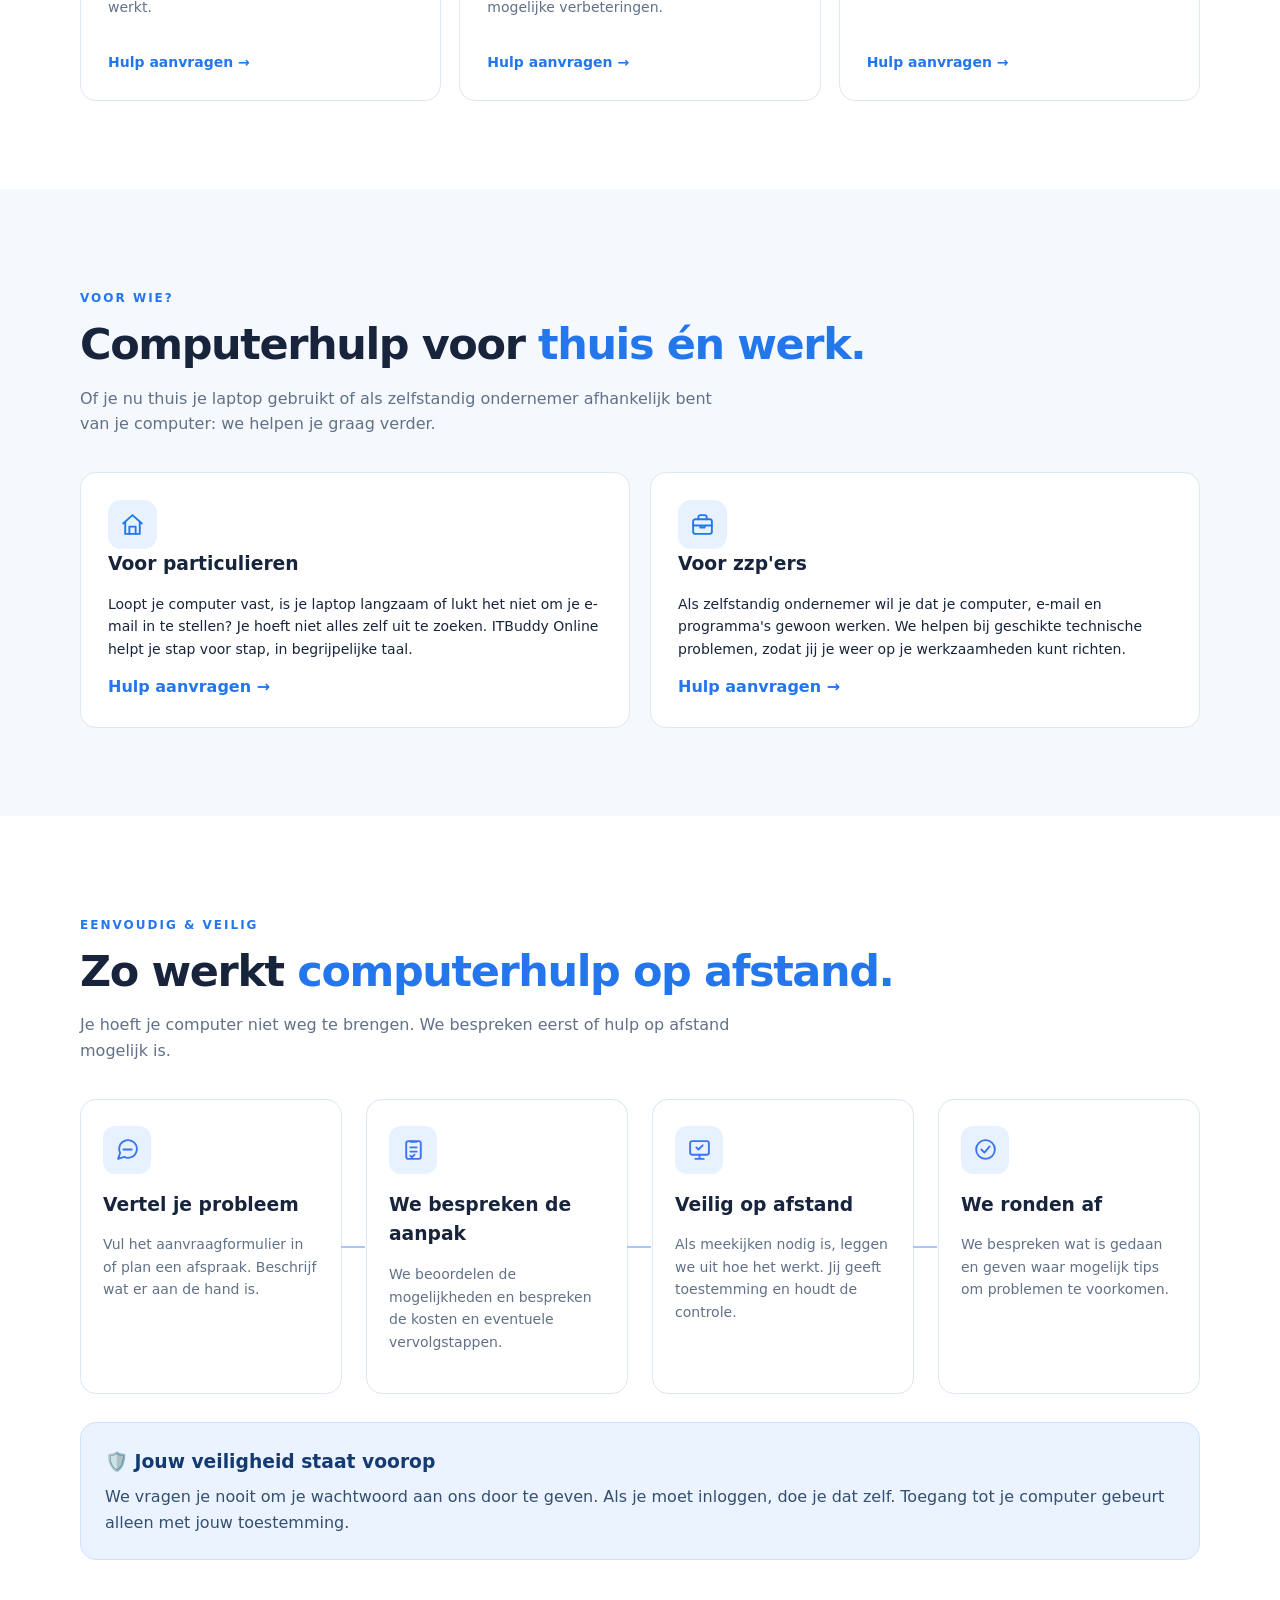
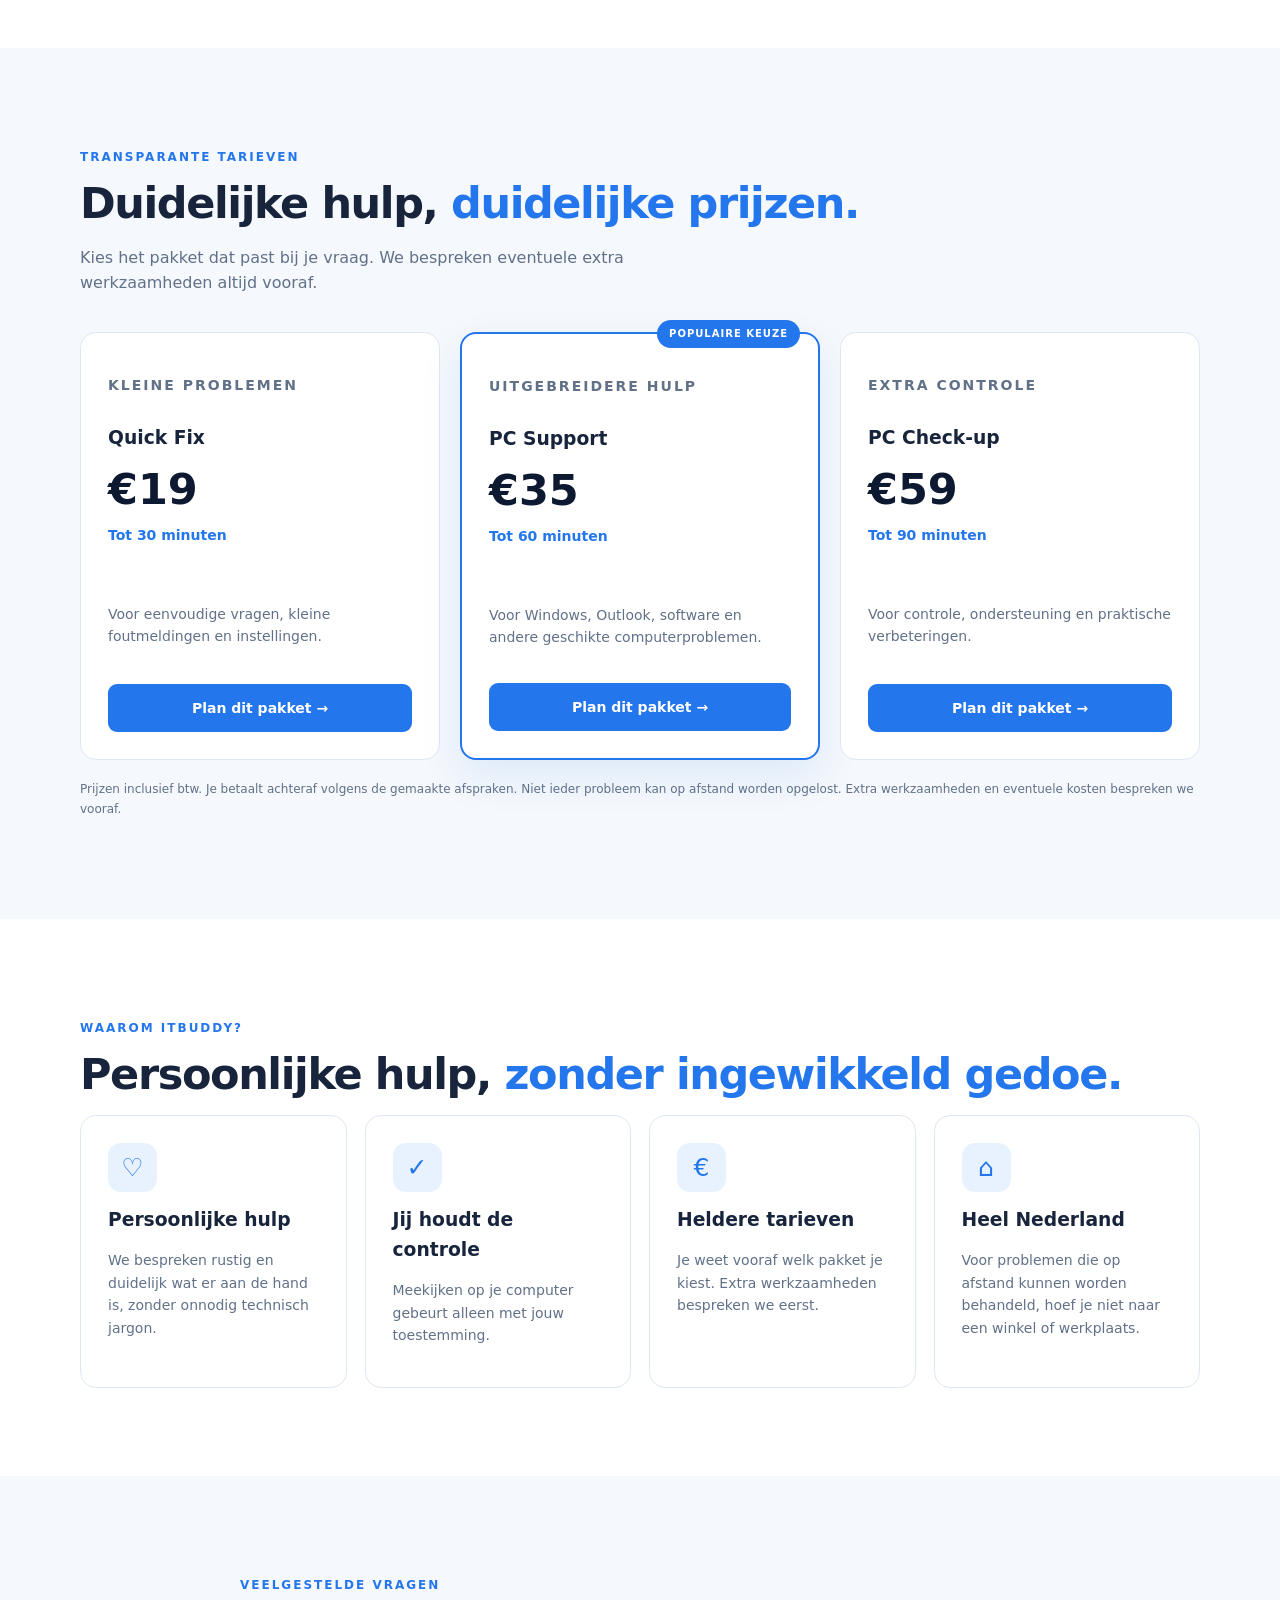
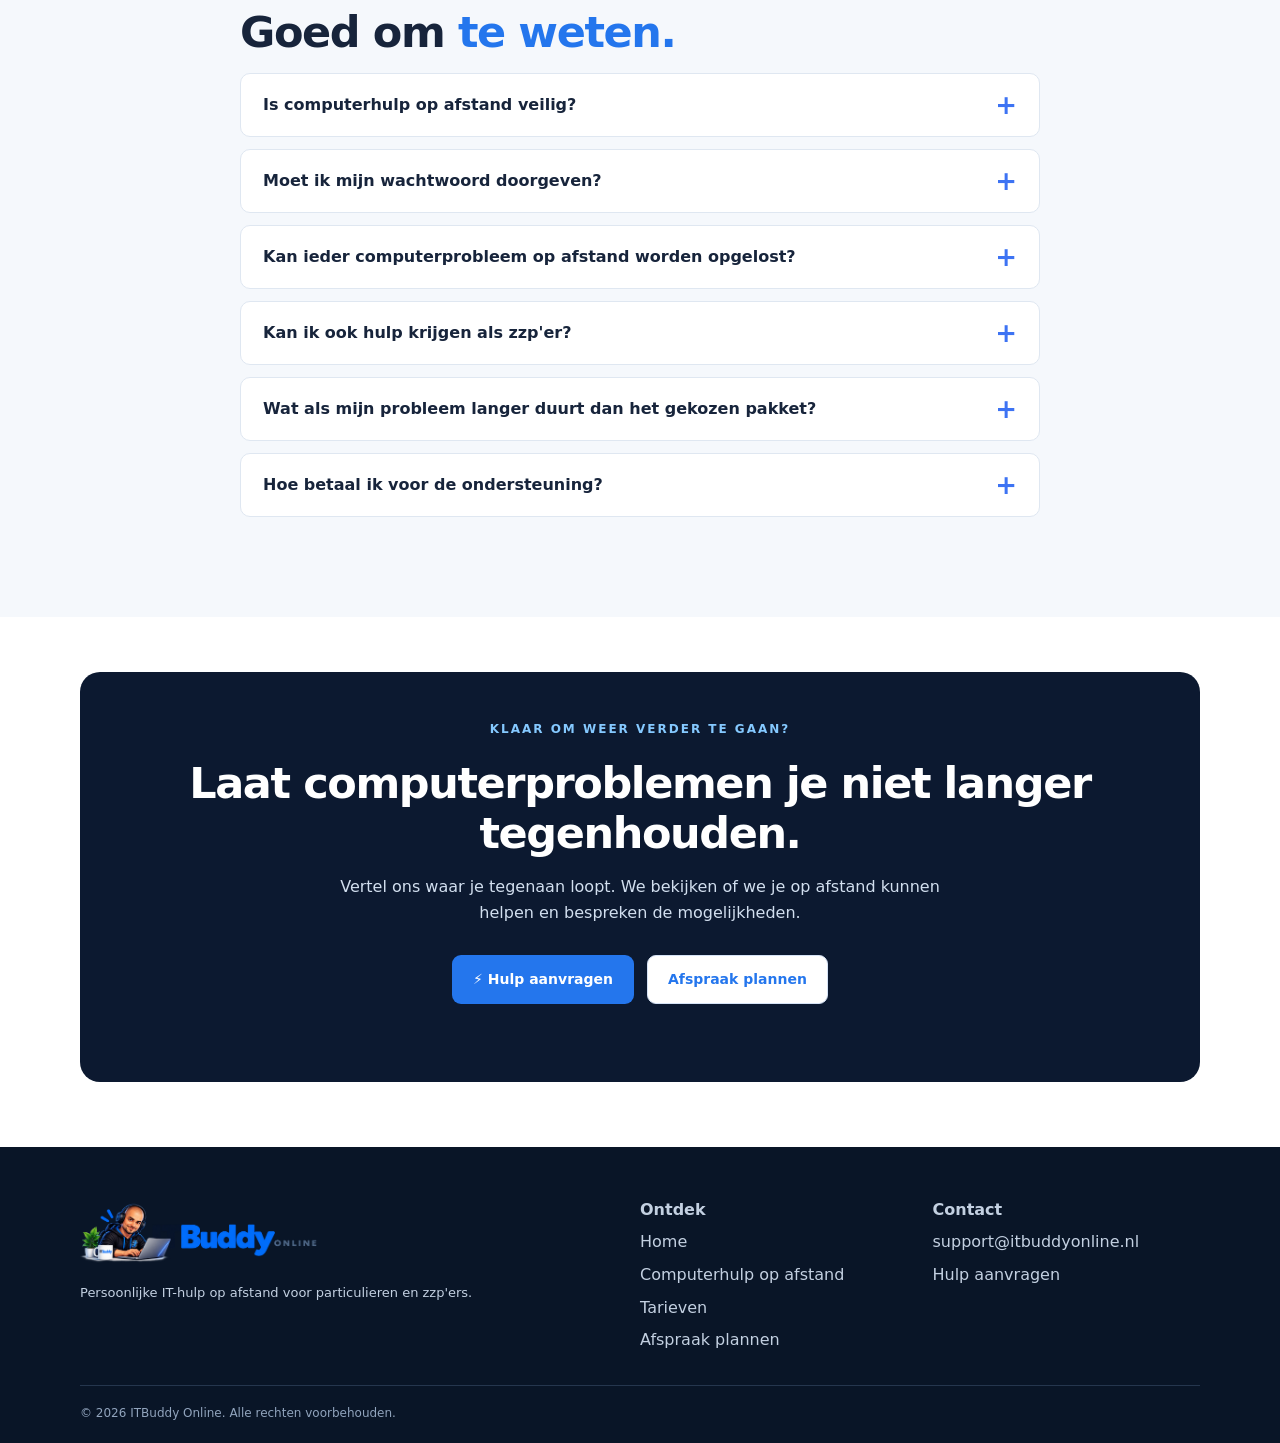
==== commit fac483c8: "Update computerhulp-op-afstand.html" ====
--- a/computerhulp-op-afstand.html
+++ b/computerhulp-op-afstand.html
@@ -205,7 +205,7 @@
 
   </div><p class="note">Prijzen inclusief btw. Je betaalt achteraf volgens de gemaakte afspraken. Niet ieder probleem kan op afstand worden opgelost. Extra werkzaamheden en eventuele kosten bespreken we vooraf.</p></div></section>
   <section class="section" id="waarom" aria-labelledby="waarom-titel"><div class="wrap"><p class="kicker">WAAROM ITBUDDY?</p><h2 id="waarom-titel">Persoonlijke hulp, <span>zonder ingewikkeld gedoe.</span></h2><div class="cards">
-    <article class="card"><div class="symbol">♡</div><h3>Persoonlijke ondersteuning</h3><p>We bespreken rustig en duidelijk wat er aan de hand is, zonder onnodig technisch jargon.</p></article>
+    <article class="card"><div class="symbol">♡</div><h3>Persoonlijke hulp</h3><p>We bespreken rustig en duidelijk wat er aan de hand is, zonder onnodig technisch jargon.</p></article>
     <article class="card"><div class="symbol">✓</div><h3>Jij houdt de controle</h3><p>Meekijken op je computer gebeurt alleen met jouw toestemming.</p></article>
     <article class="card"><div class="symbol">€</div><h3>Heldere tarieven</h3><p>Je weet vooraf welk pakket je kiest. Extra werkzaamheden bespreken we eerst.</p></article>
     <article class="card"><div class="symbol">⌂</div><h3>Heel Nederland</h3><p>Voor problemen die op afstand kunnen worden behandeld, hoef je niet naar een winkel of werkplaats.</p></article>
--- a/style.css
+++ b/style.css
@@ -692,3 +692,30 @@
     z-index: 2;
   }
 }
+
+/* Waarom ITBuddy - vier kaarten naast elkaar */
+@media (min-width: 1100px) {
+  #waarom .cards {
+    display: grid;
+    grid-template-columns: repeat(4, minmax(0, 1fr));
+    gap: 18px;
+  }
+}
+
+/* Tablets: twee kaarten per rij */
+@media (min-width: 650px) and (max-width: 1099px) {
+  #waarom .cards {
+    display: grid;
+    grid-template-columns: repeat(2, minmax(0, 1fr));
+    gap: 18px;
+  }
+}
+
+/* Mobiel: een kaart per rij */
+@media (max-width: 649px) {
+  #waarom .cards {
+    display: grid;
+    grid-template-columns: 1fr;
+    gap: 18px;
+  }
+}
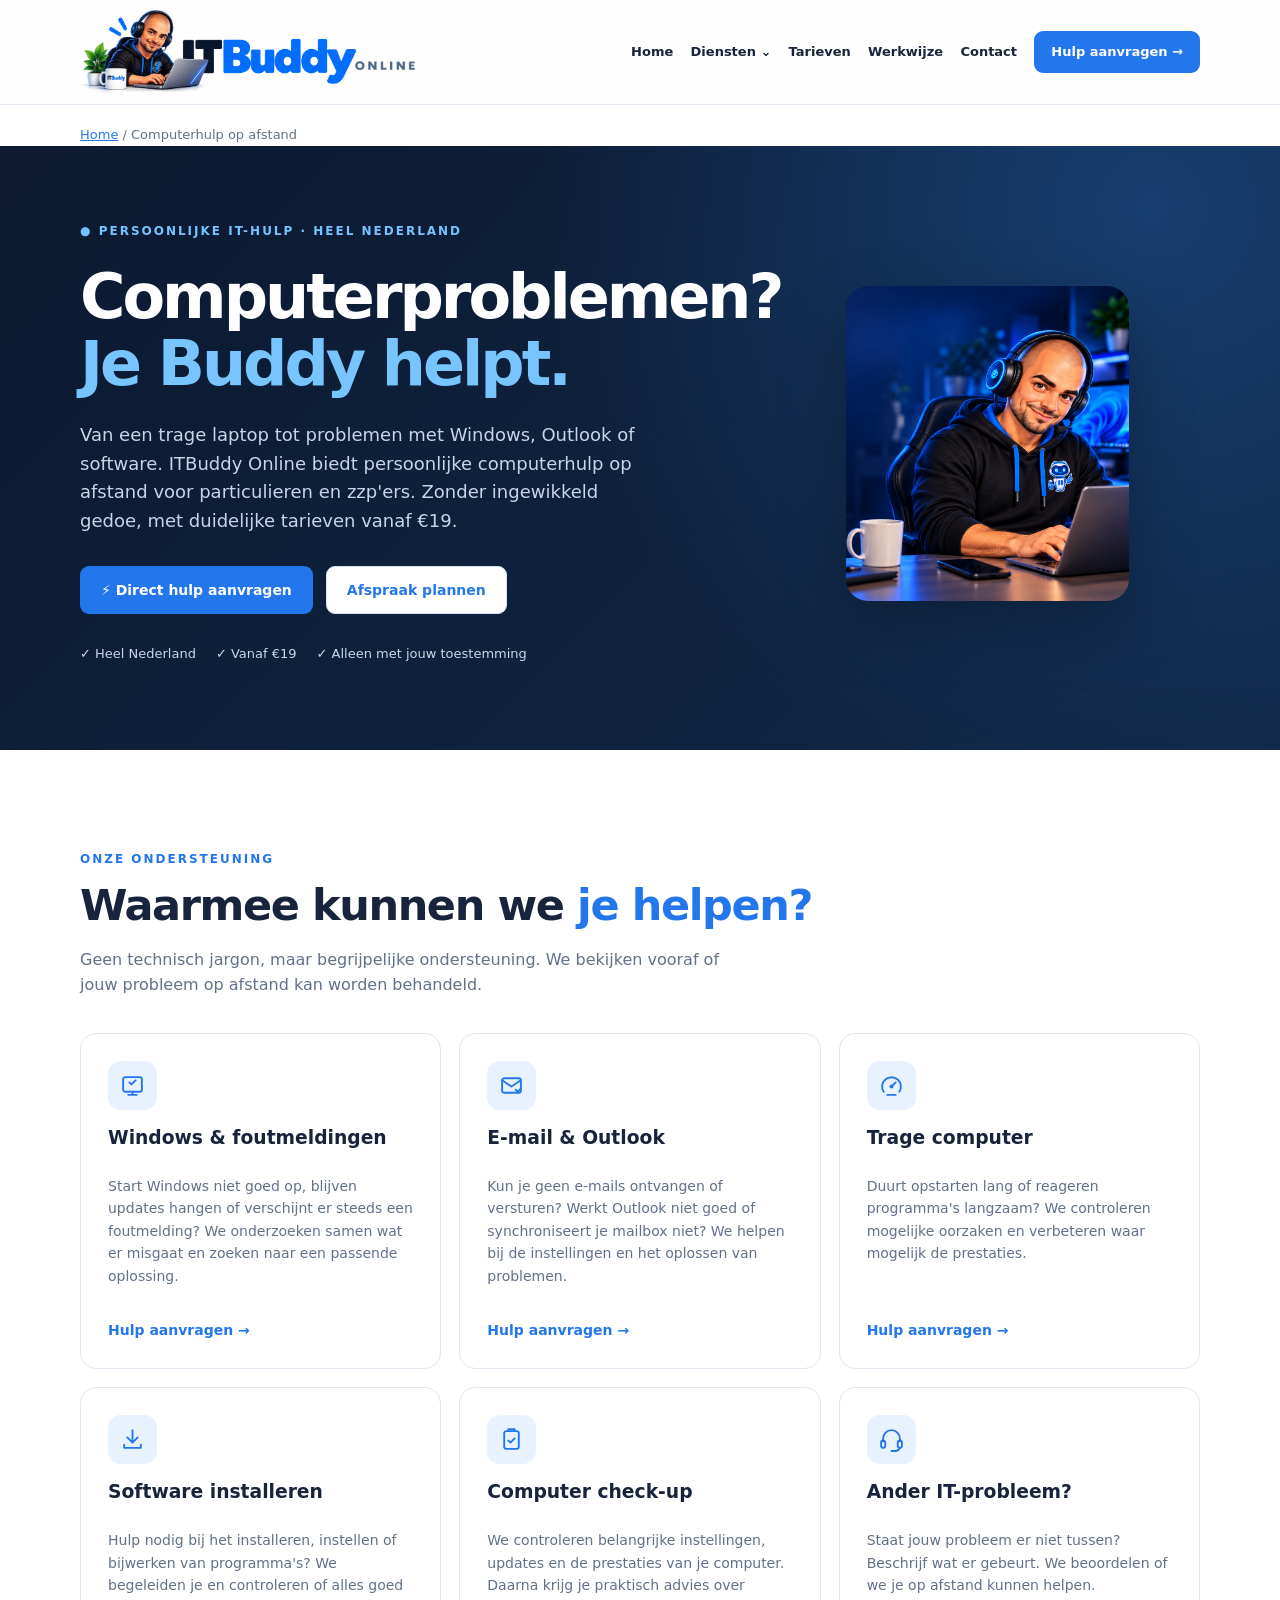
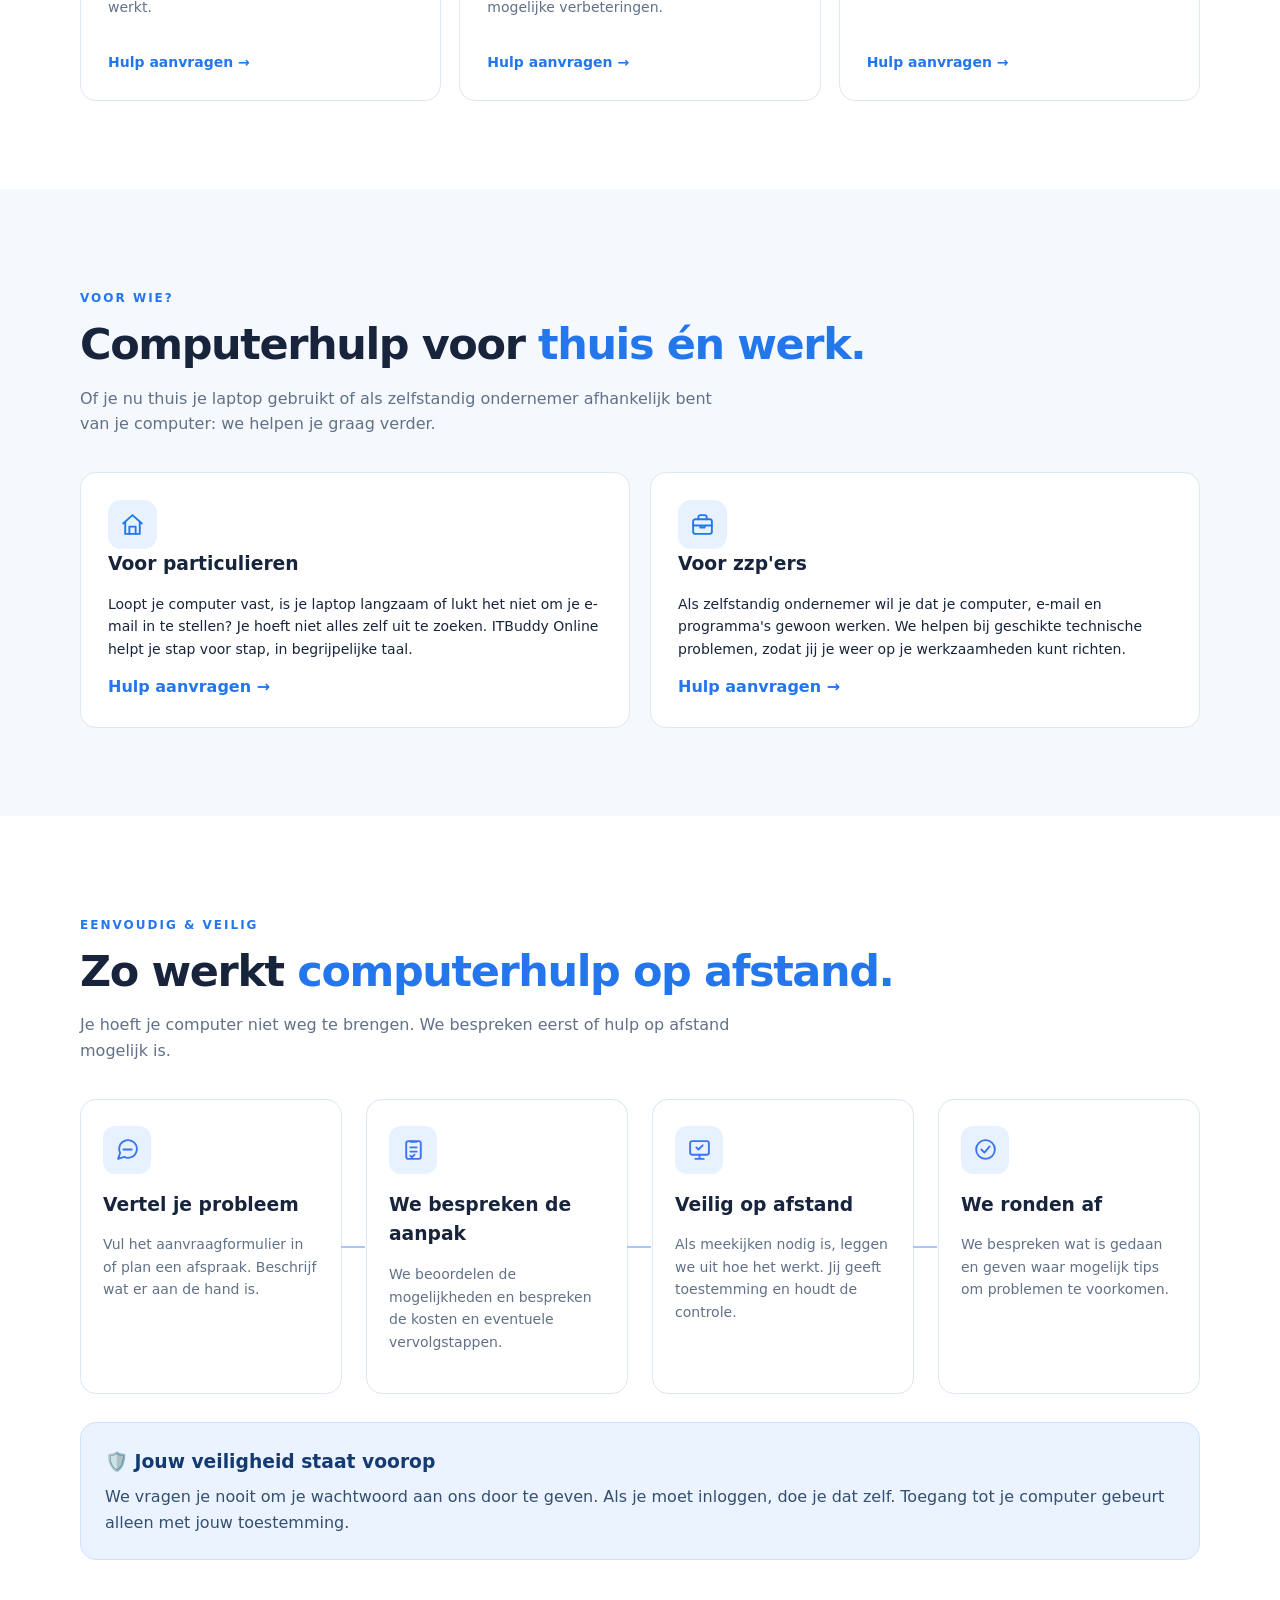
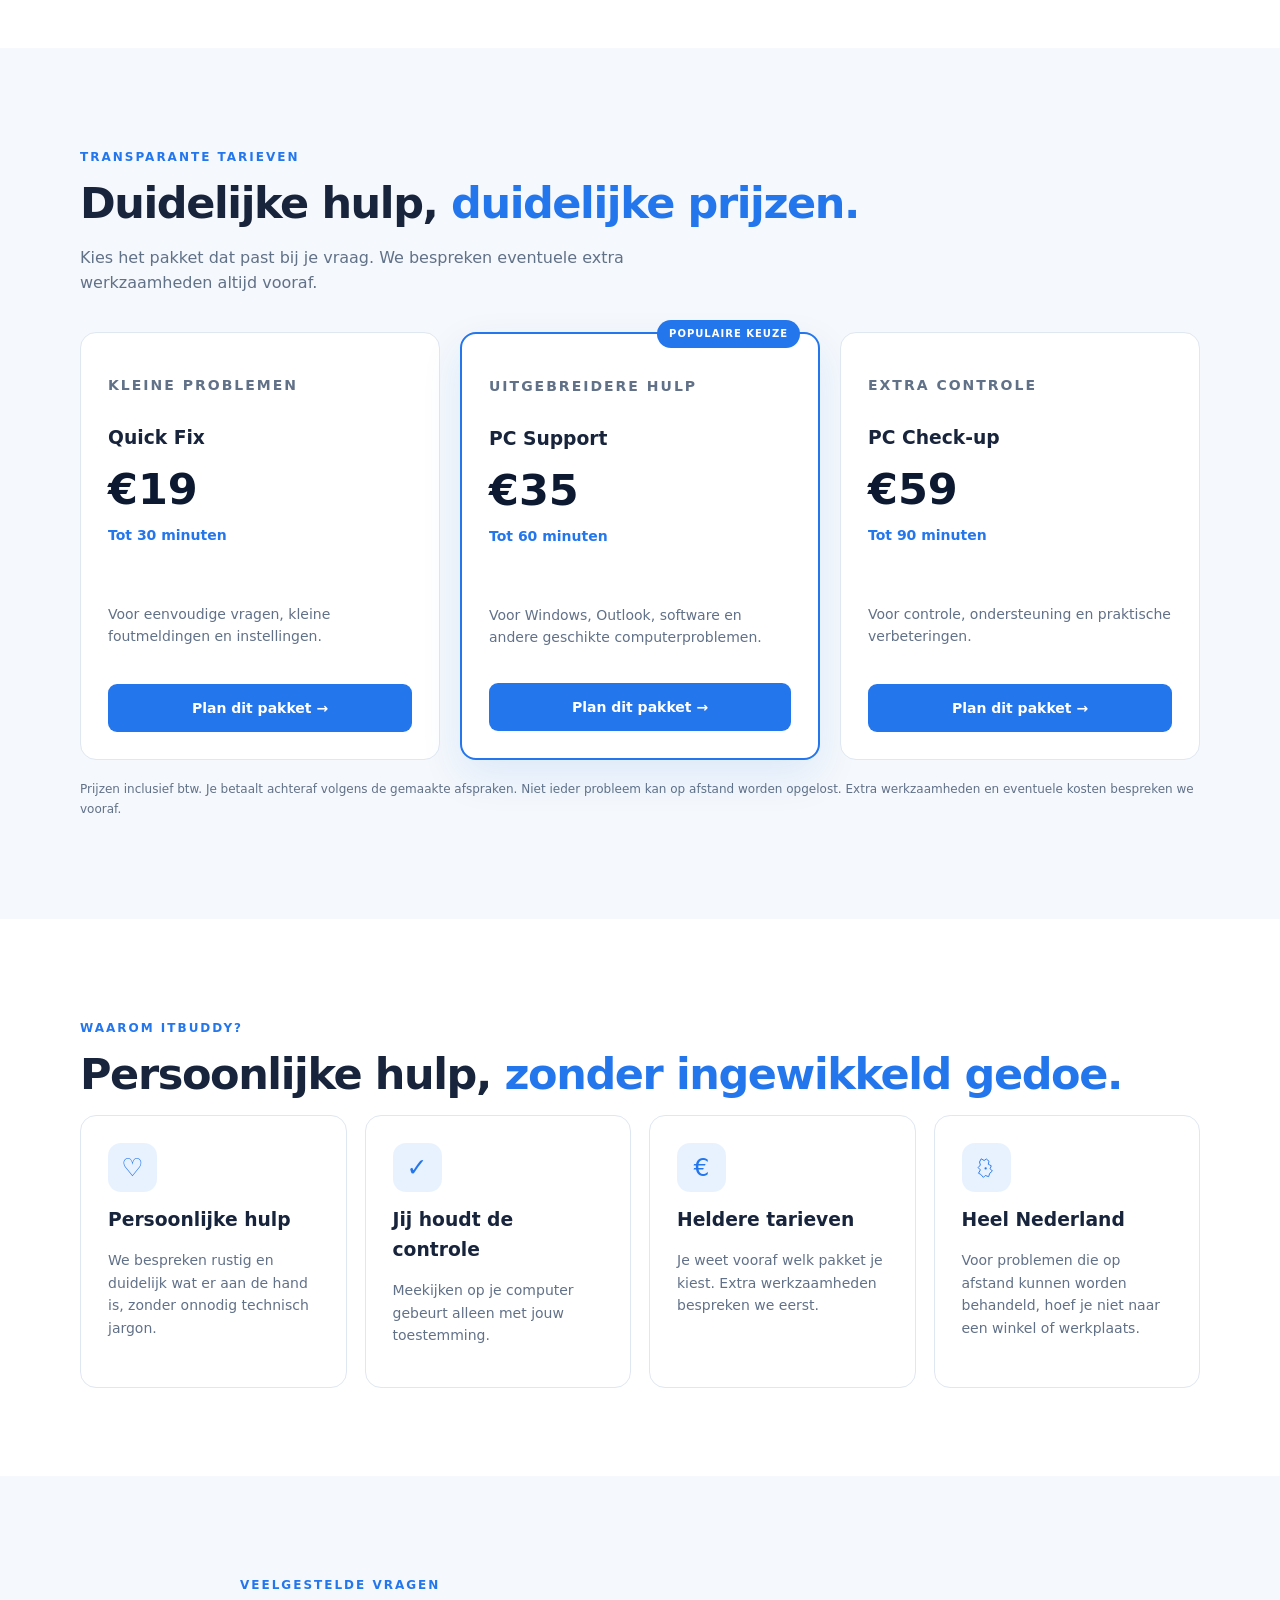
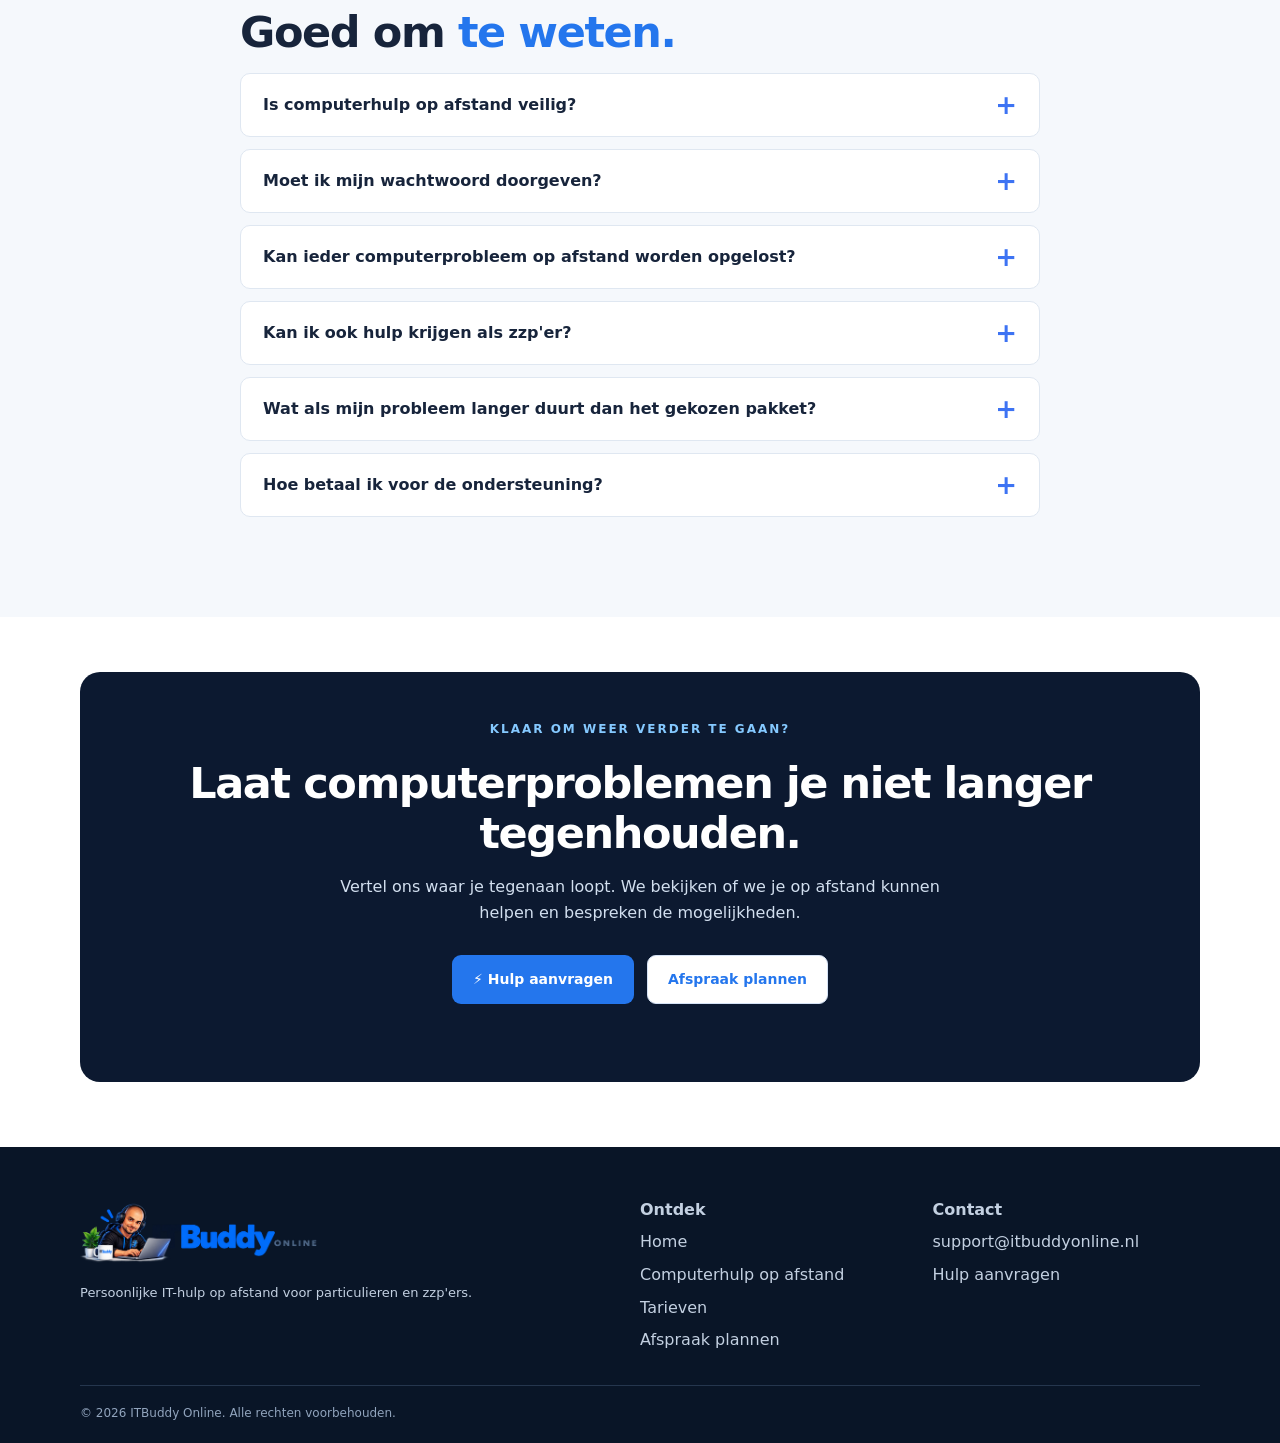
==== commit 65033524: "Update computerhulp-op-afstand.html" ====
--- a/computerhulp-op-afstand.html
+++ b/computerhulp-op-afstand.html
@@ -208,7 +208,22 @@
     <article class="card"><div class="symbol">♡</div><h3>Persoonlijke hulp</h3><p>We bespreken rustig en duidelijk wat er aan de hand is, zonder onnodig technisch jargon.</p></article>
     <article class="card"><div class="symbol">✓</div><h3>Jij houdt de controle</h3><p>Meekijken op je computer gebeurt alleen met jouw toestemming.</p></article>
     <article class="card"><div class="symbol">€</div><h3>Heldere tarieven</h3><p>Je weet vooraf welk pakket je kiest. Extra werkzaamheden bespreken we eerst.</p></article>
-    <article class="card"><div class="symbol">⌂</div><h3>Heel Nederland</h3><p>Voor problemen die op afstand kunnen worden behandeld, hoef je niet naar een winkel of werkplaats.</p></article>
+    <article class="card">
+<div class="symbol">
+  <svg xmlns="http://www.w3.org/2000/svg"
+       width="24" height="24"
+       viewBox="0 0 64 64"
+       fill="none"
+       stroke="currentColor"
+       stroke-width="2.5"
+       stroke-linecap="round"
+       stroke-linejoin="round"
+       aria-hidden="true">
+    <path d="M20 8 L27 12 L33 8 L40 14 L38 22 L46 26 L43 34 L49 40 L42 46 L39 55 L30 52 L25 57 L18 49 L12 46 L17 37 L11 31 L17 24 L15 17 Z"/>
+    <circle cx="31" cy="33" r="3" fill="currentColor" stroke="none"/>
+  </svg>
+</div>
+<h3>Heel Nederland</h3><p>Voor problemen die op afstand kunnen worden behandeld, hoef je niet naar een winkel of werkplaats.</p></article>
   </div></div></section>
   <section class="section muted faq" id="faq" aria-labelledby="faq-titel"><div class="wrap narrow"><p class="kicker">VEELGESTELDE VRAGEN</p><h2 id="faq-titel">Goed om <span>te weten.</span></h2>
     <details><summary>Is computerhulp op afstand veilig?</summary><p>We bespreken vooraf hoe de ondersteuning werkt. Als meekijken nodig is, gebeurt dat alleen met jouw toestemming. Je blijft zelf de controle houden over je computer.</p></details>
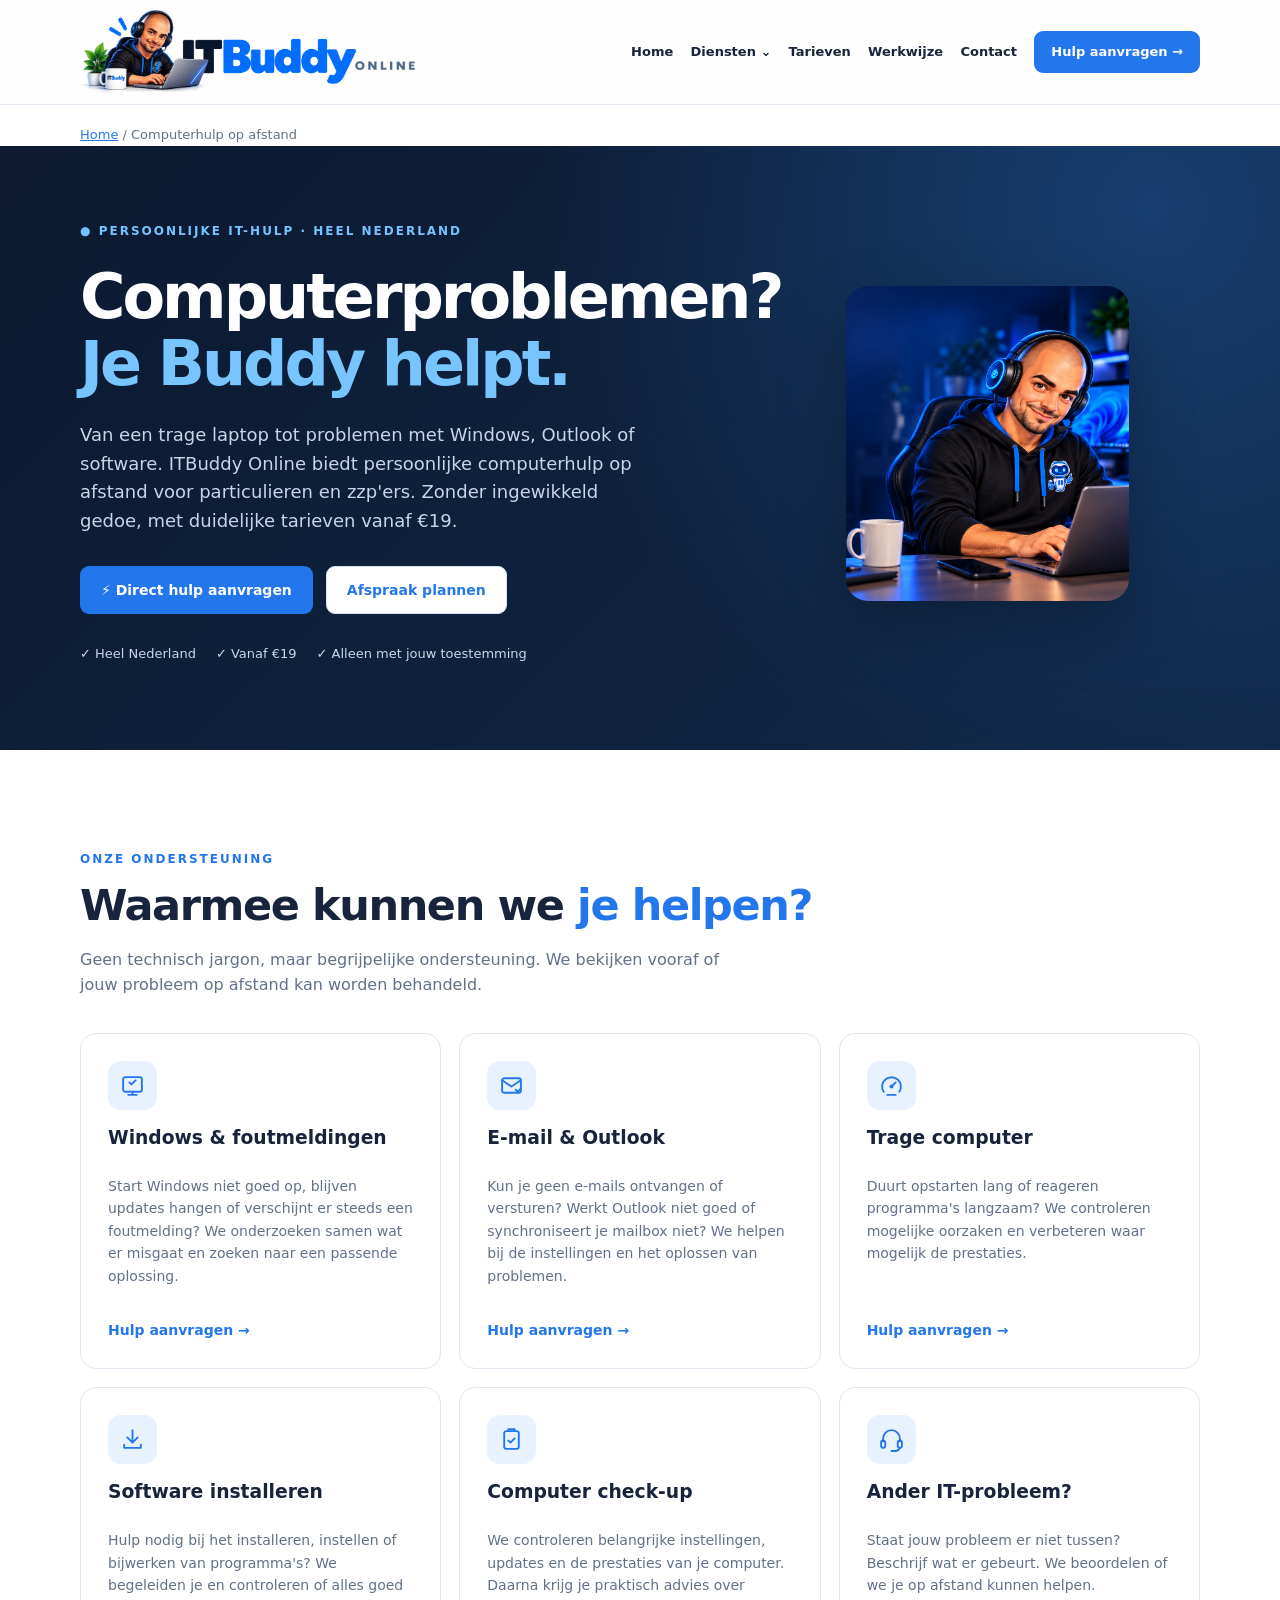
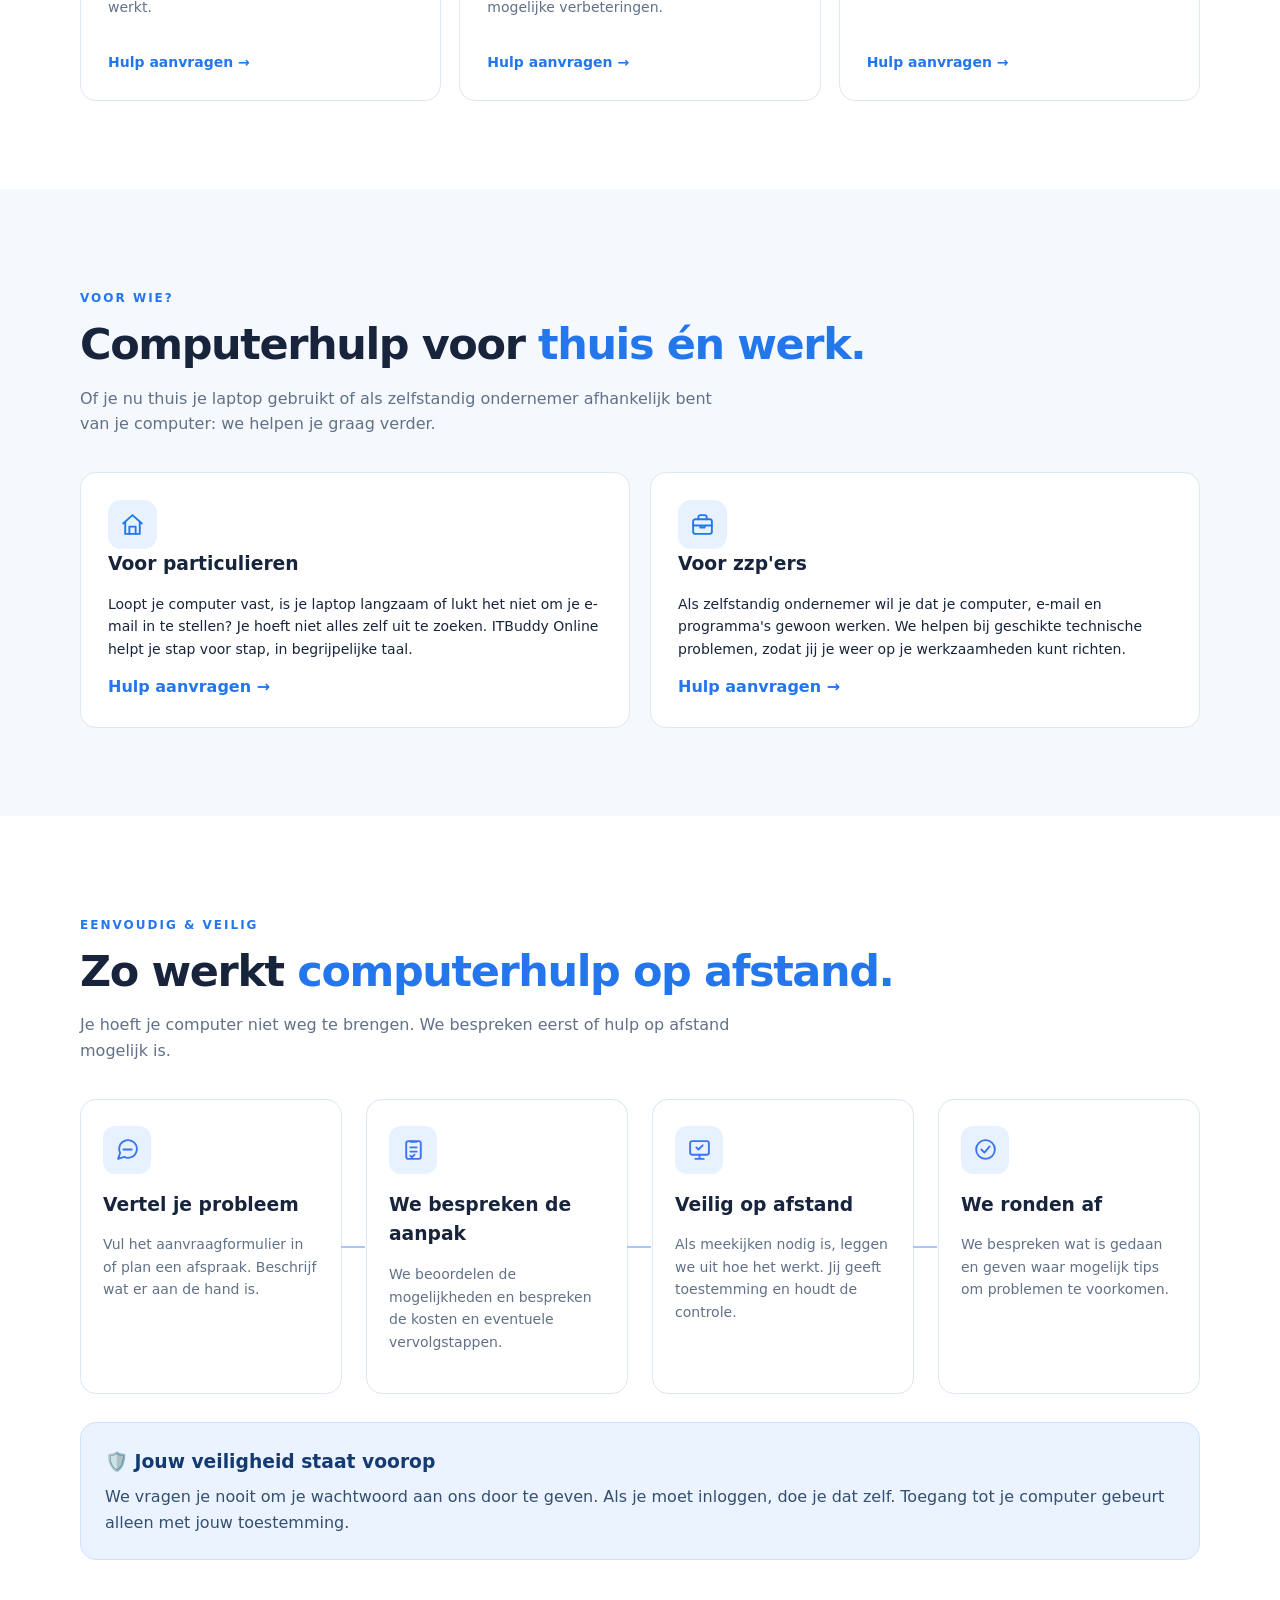
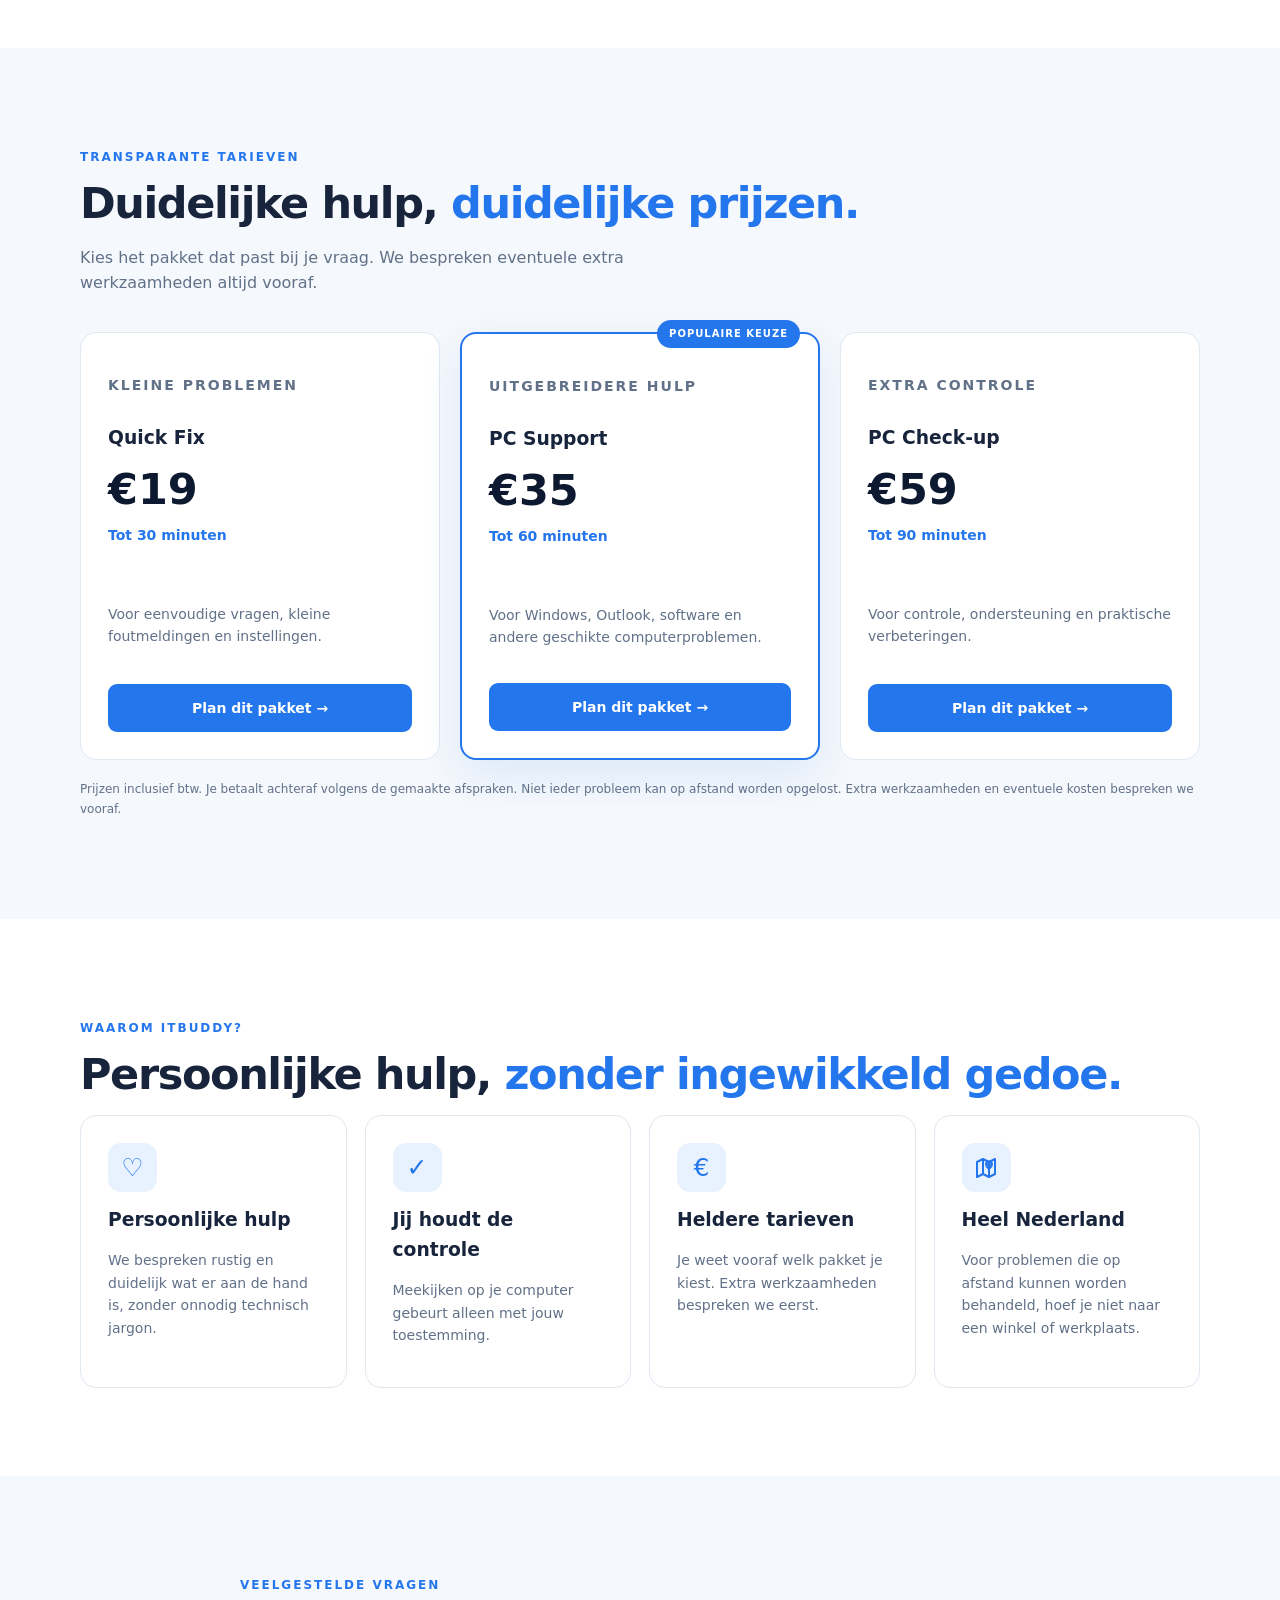
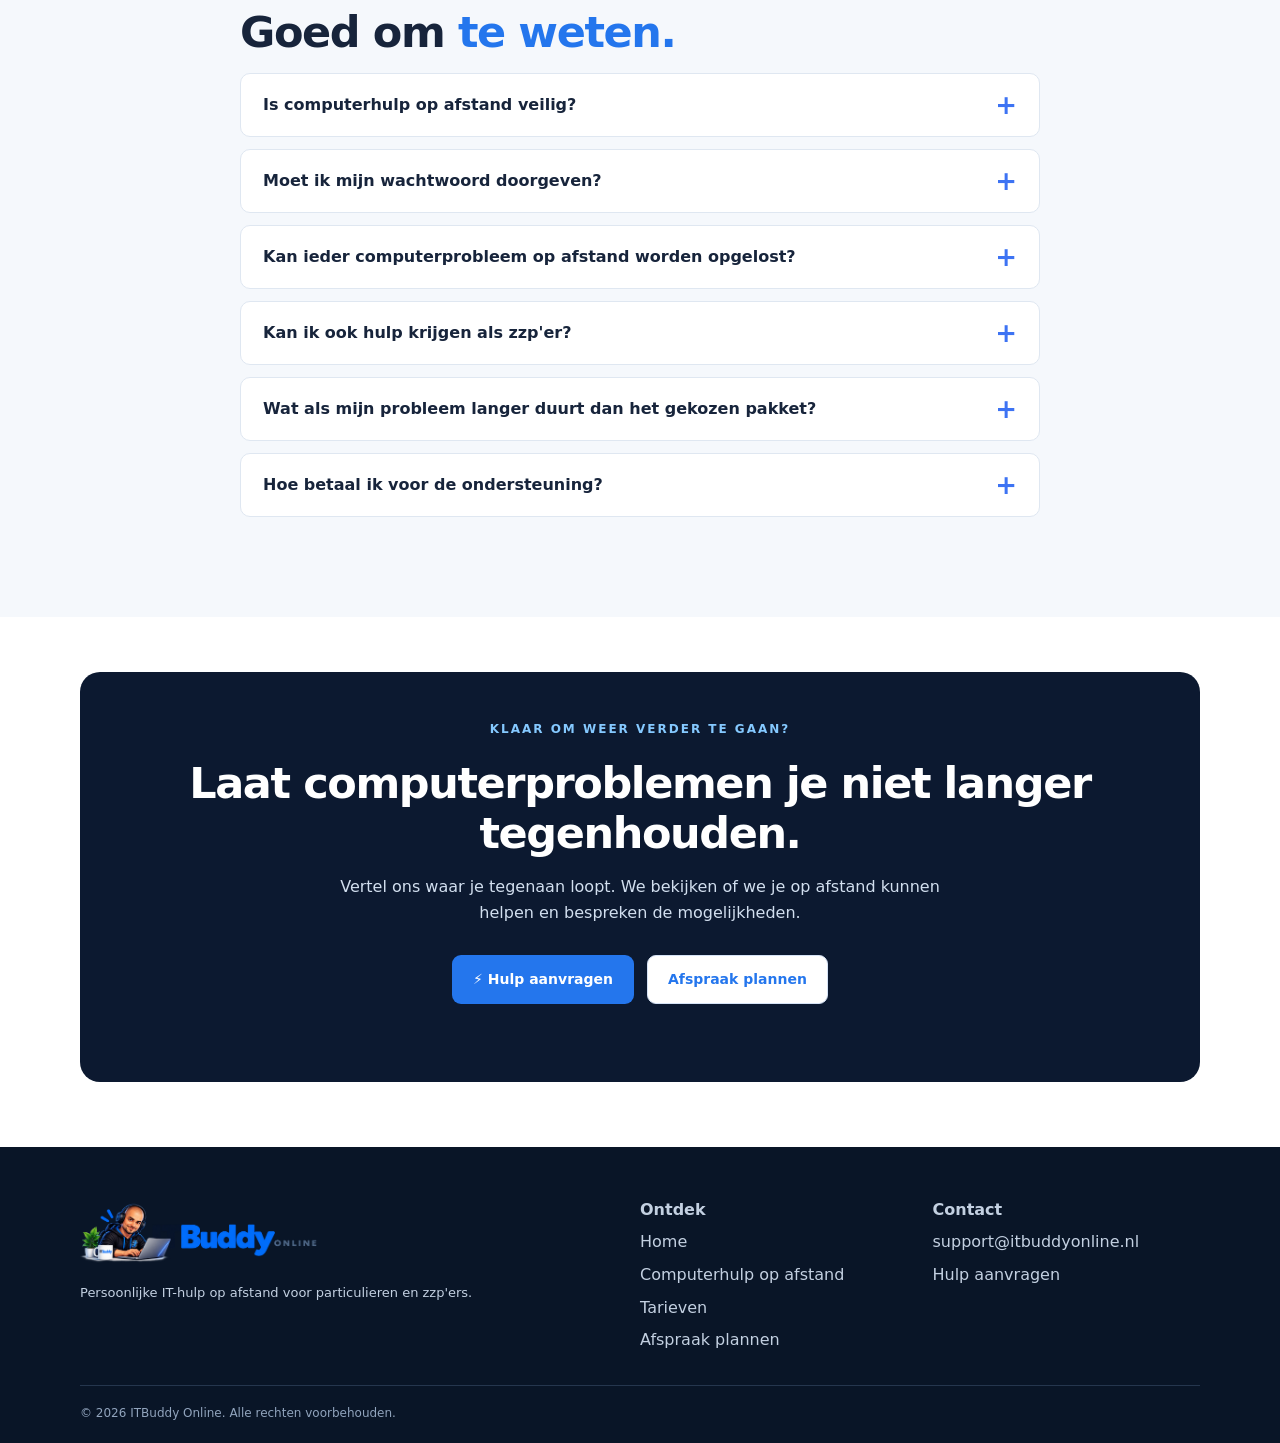
==== commit 5ccbe764: "Update SVG icon and adjust viewBox dimensions" ====
--- a/computerhulp-op-afstand.html
+++ b/computerhulp-op-afstand.html
@@ -209,20 +209,25 @@
     <article class="card"><div class="symbol">✓</div><h3>Jij houdt de controle</h3><p>Meekijken op je computer gebeurt alleen met jouw toestemming.</p></article>
     <article class="card"><div class="symbol">€</div><h3>Heldere tarieven</h3><p>Je weet vooraf welk pakket je kiest. Extra werkzaamheden bespreken we eerst.</p></article>
     <article class="card">
+
 <div class="symbol">
   <svg xmlns="http://www.w3.org/2000/svg"
        width="24" height="24"
-       viewBox="0 0 64 64"
+       viewBox="0 0 24 24"
        fill="none"
        stroke="currentColor"
-       stroke-width="2.5"
+       stroke-width="2"
        stroke-linecap="round"
        stroke-linejoin="round"
        aria-hidden="true">
-    <path d="M20 8 L27 12 L33 8 L40 14 L38 22 L46 26 L43 34 L49 40 L42 46 L39 55 L30 52 L25 57 L18 49 L12 46 L17 37 L11 31 L17 24 L15 17 Z"/>
-    <circle cx="31" cy="33" r="3" fill="currentColor" stroke="none"/>
-  </svg>
-</div>
+    <path d="m3 6 6-3 6 3 6-3v15l-6 3-6-3-6 3z"/>
+    <path d="M9 3v15"/>
+    <path d="M15 6v15"/>
+    <path d="M18 8.5c0 2-3 4.5-3 4.5s-3-2.5-3-4.5a3 3 0 0 1 6 0Z"/>
+    <circle cx="15" cy="8.5" r="1"/>
+  </svg>
+</div>
+
 <h3>Heel Nederland</h3><p>Voor problemen die op afstand kunnen worden behandeld, hoef je niet naar een winkel of werkplaats.</p></article>
   </div></div></section>
   <section class="section muted faq" id="faq" aria-labelledby="faq-titel"><div class="wrap narrow"><p class="kicker">VEELGESTELDE VRAGEN</p><h2 id="faq-titel">Goed om <span>te weten.</span></h2>
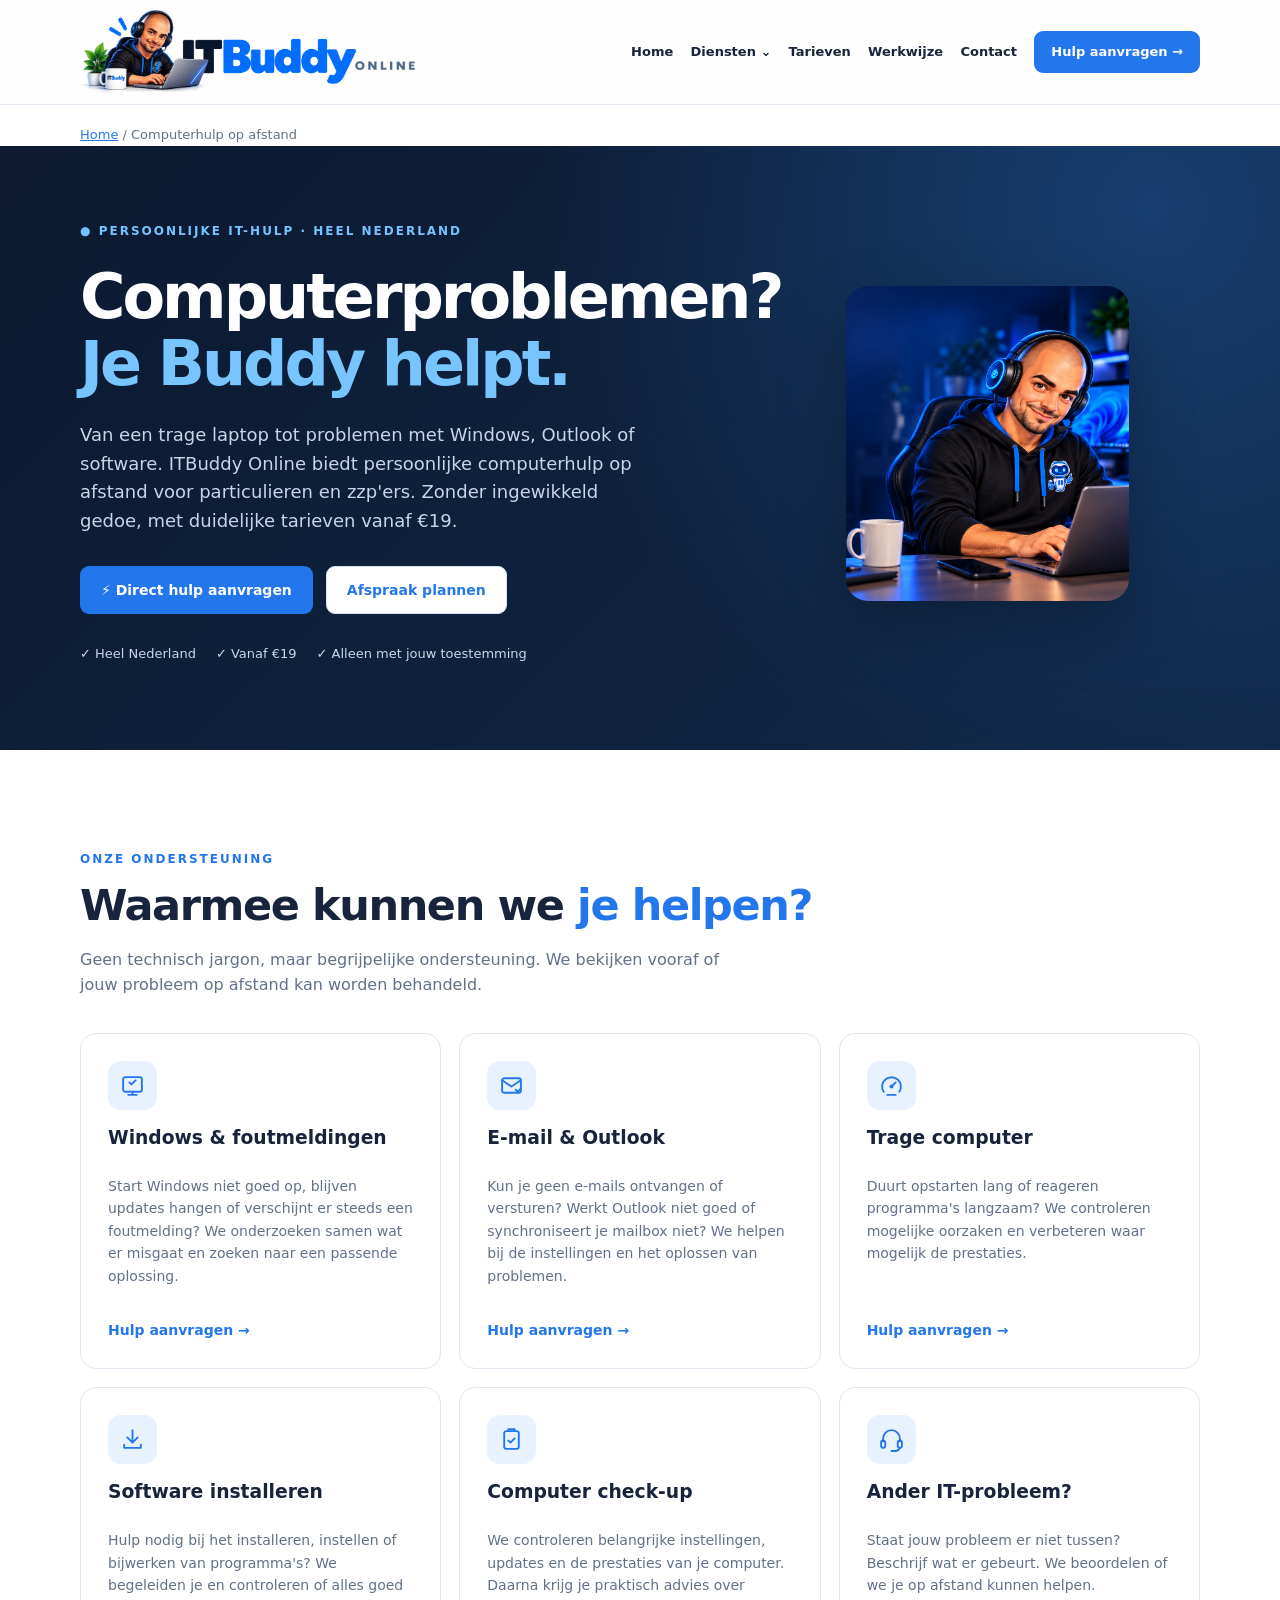
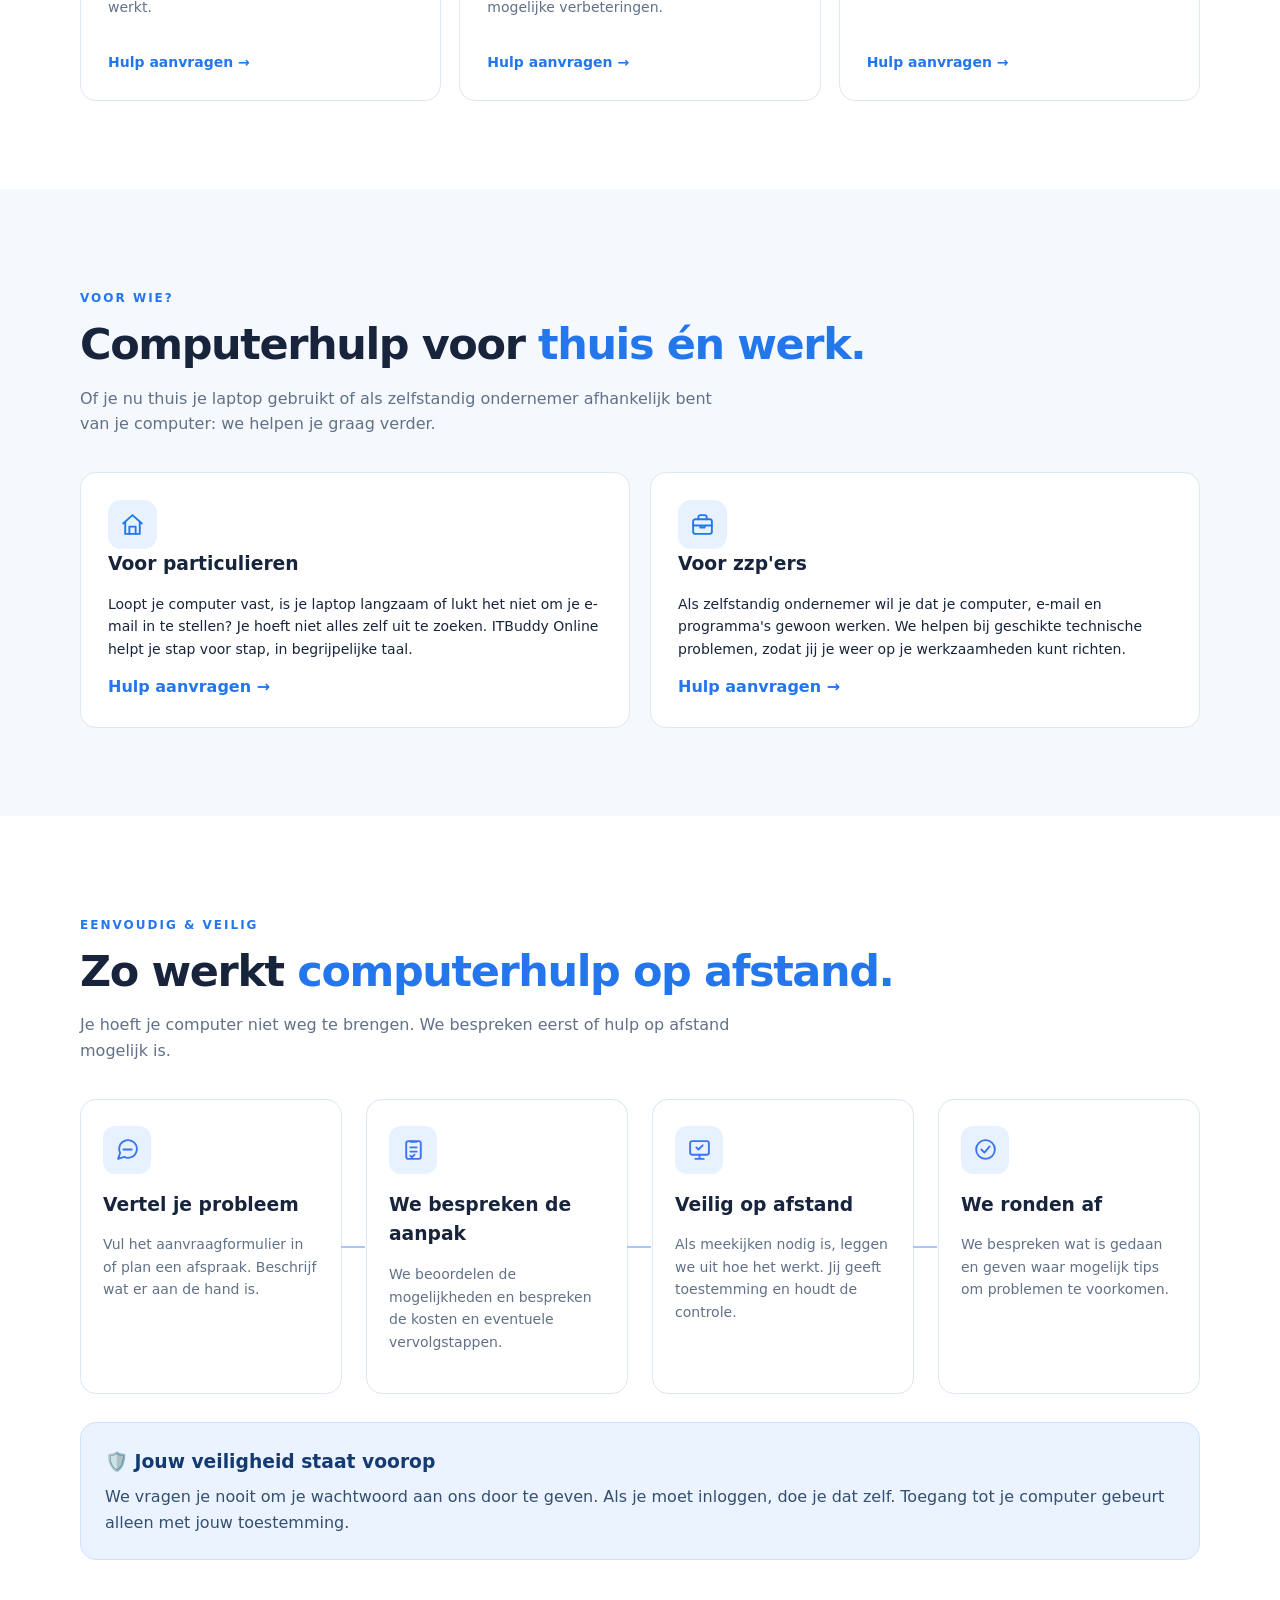
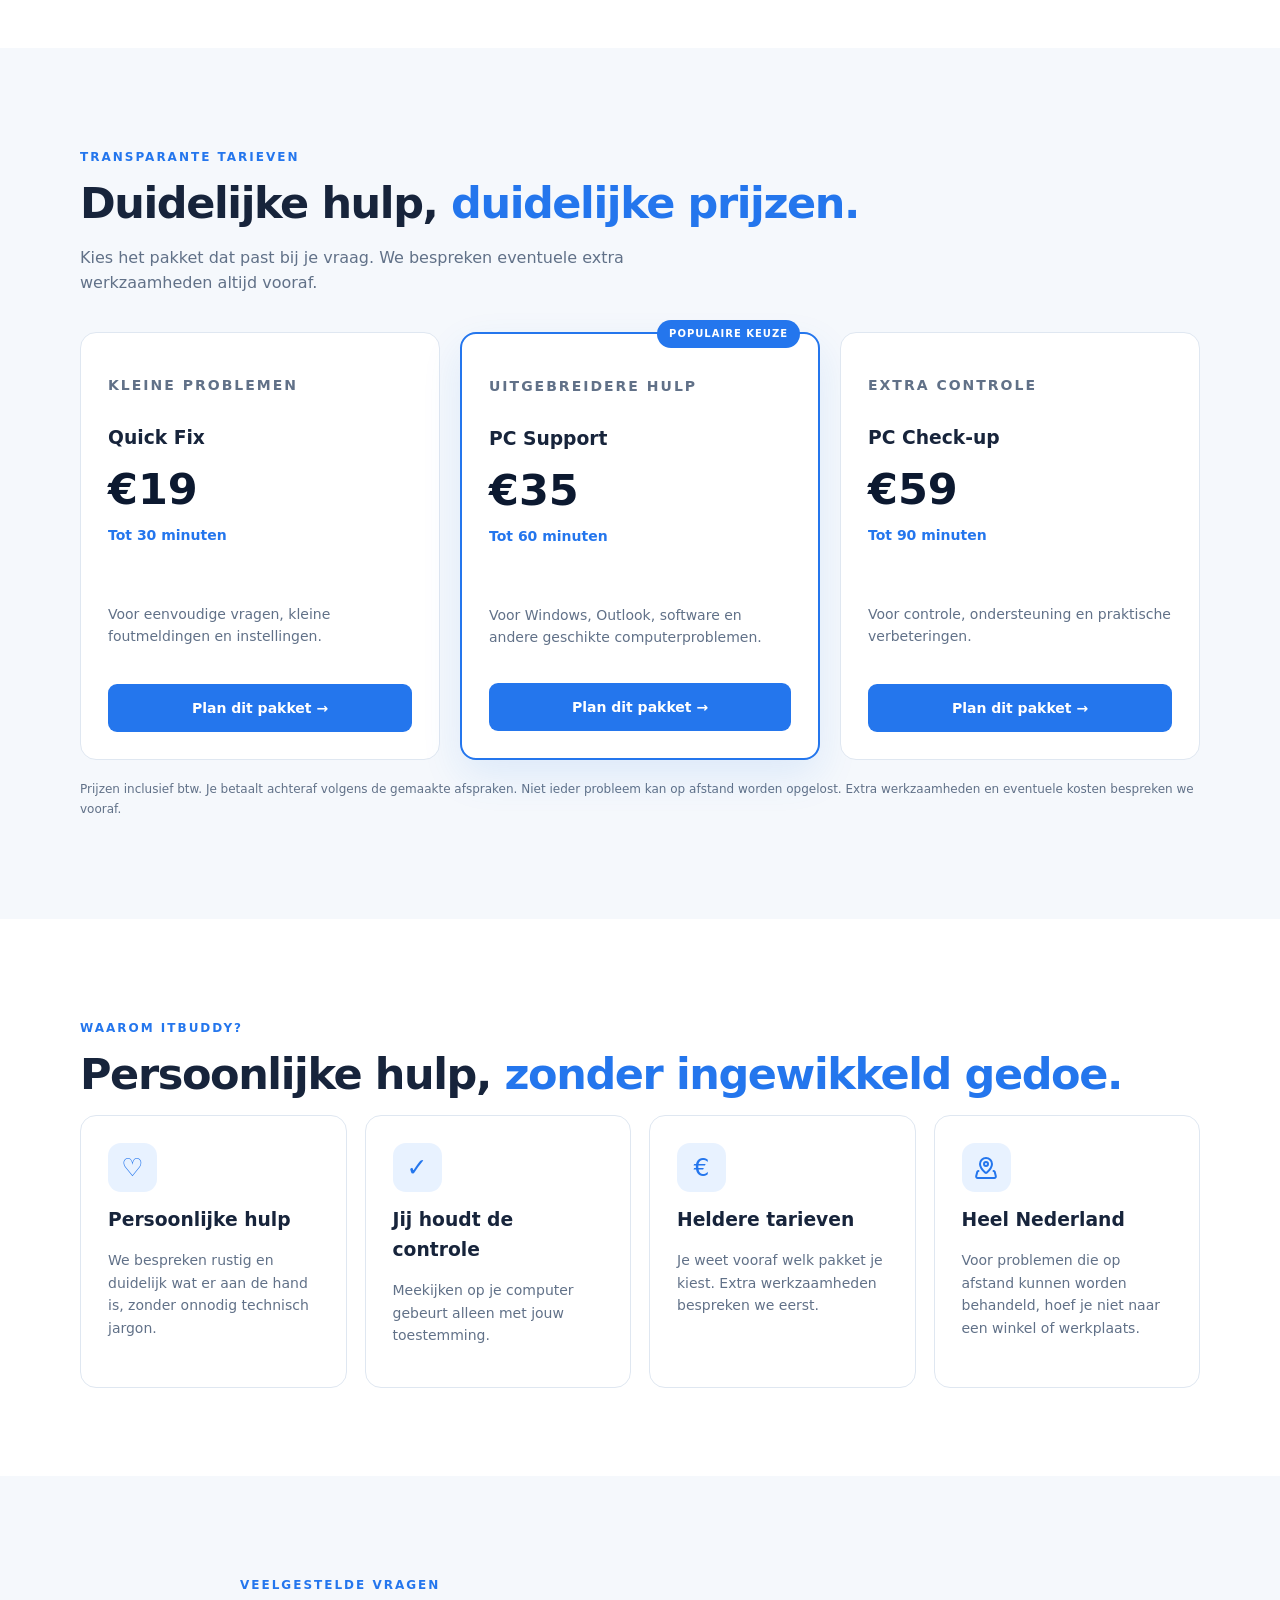
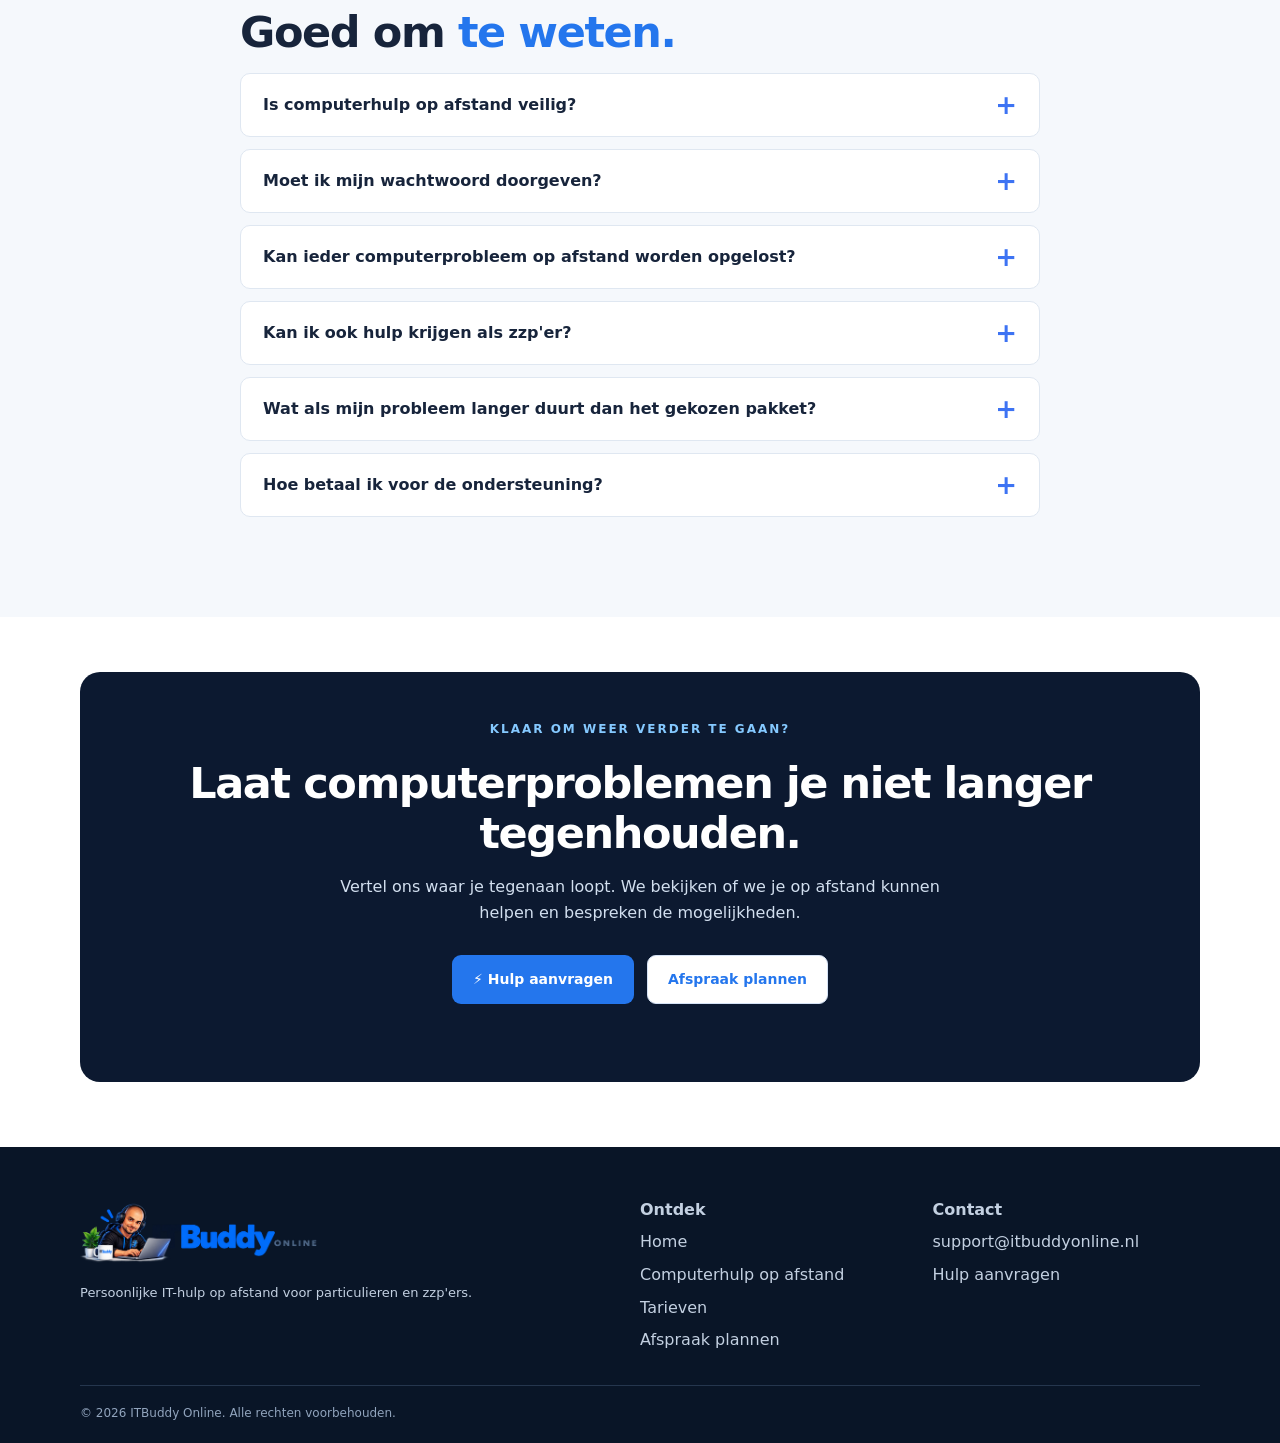
==== commit 75d3d6a1: "Update SVG icons and content in HTML file" ====
--- a/computerhulp-op-afstand.html
+++ b/computerhulp-op-afstand.html
@@ -210,9 +210,11 @@
     <article class="card"><div class="symbol">€</div><h3>Heldere tarieven</h3><p>Je weet vooraf welk pakket je kiest. Extra werkzaamheden bespreken we eerst.</p></article>
     <article class="card">
 
+
 <div class="symbol">
   <svg xmlns="http://www.w3.org/2000/svg"
-       width="24" height="24"
+       width="24"
+       height="24"
        viewBox="0 0 24 24"
        fill="none"
        stroke="currentColor"
@@ -220,13 +222,12 @@
        stroke-linecap="round"
        stroke-linejoin="round"
        aria-hidden="true">
-    <path d="m3 6 6-3 6 3 6-3v15l-6 3-6-3-6 3z"/>
-    <path d="M9 3v15"/>
-    <path d="M15 6v15"/>
-    <path d="M18 8.5c0 2-3 4.5-3 4.5s-3-2.5-3-4.5a3 3 0 0 1 6 0Z"/>
-    <circle cx="15" cy="8.5" r="1"/>
-  </svg>
-</div>
+    <path d="M18 8c0 3.613-3.869 7.429-5.393 8.795a1 1 0 01-1.214 0C9.87 15.429 6 11.613 6 8a6 6 0 0112 0"/>
+    <path d="M4.474 15h-.197a1 1 0 00-.969.753l-1.097 4.35a1.5 1.5 0 001.444 1.898L20.344 22a1.5 1.5 0 001.446-1.897l-1.098-4.35a1 1 0 00-.969-.753h-.197"/>
+    <circle cx="12" cy="8" r="2"/>
+  </svg>
+</div>
+
 
 <h3>Heel Nederland</h3><p>Voor problemen die op afstand kunnen worden behandeld, hoef je niet naar een winkel of werkplaats.</p></article>
   </div></div></section>
